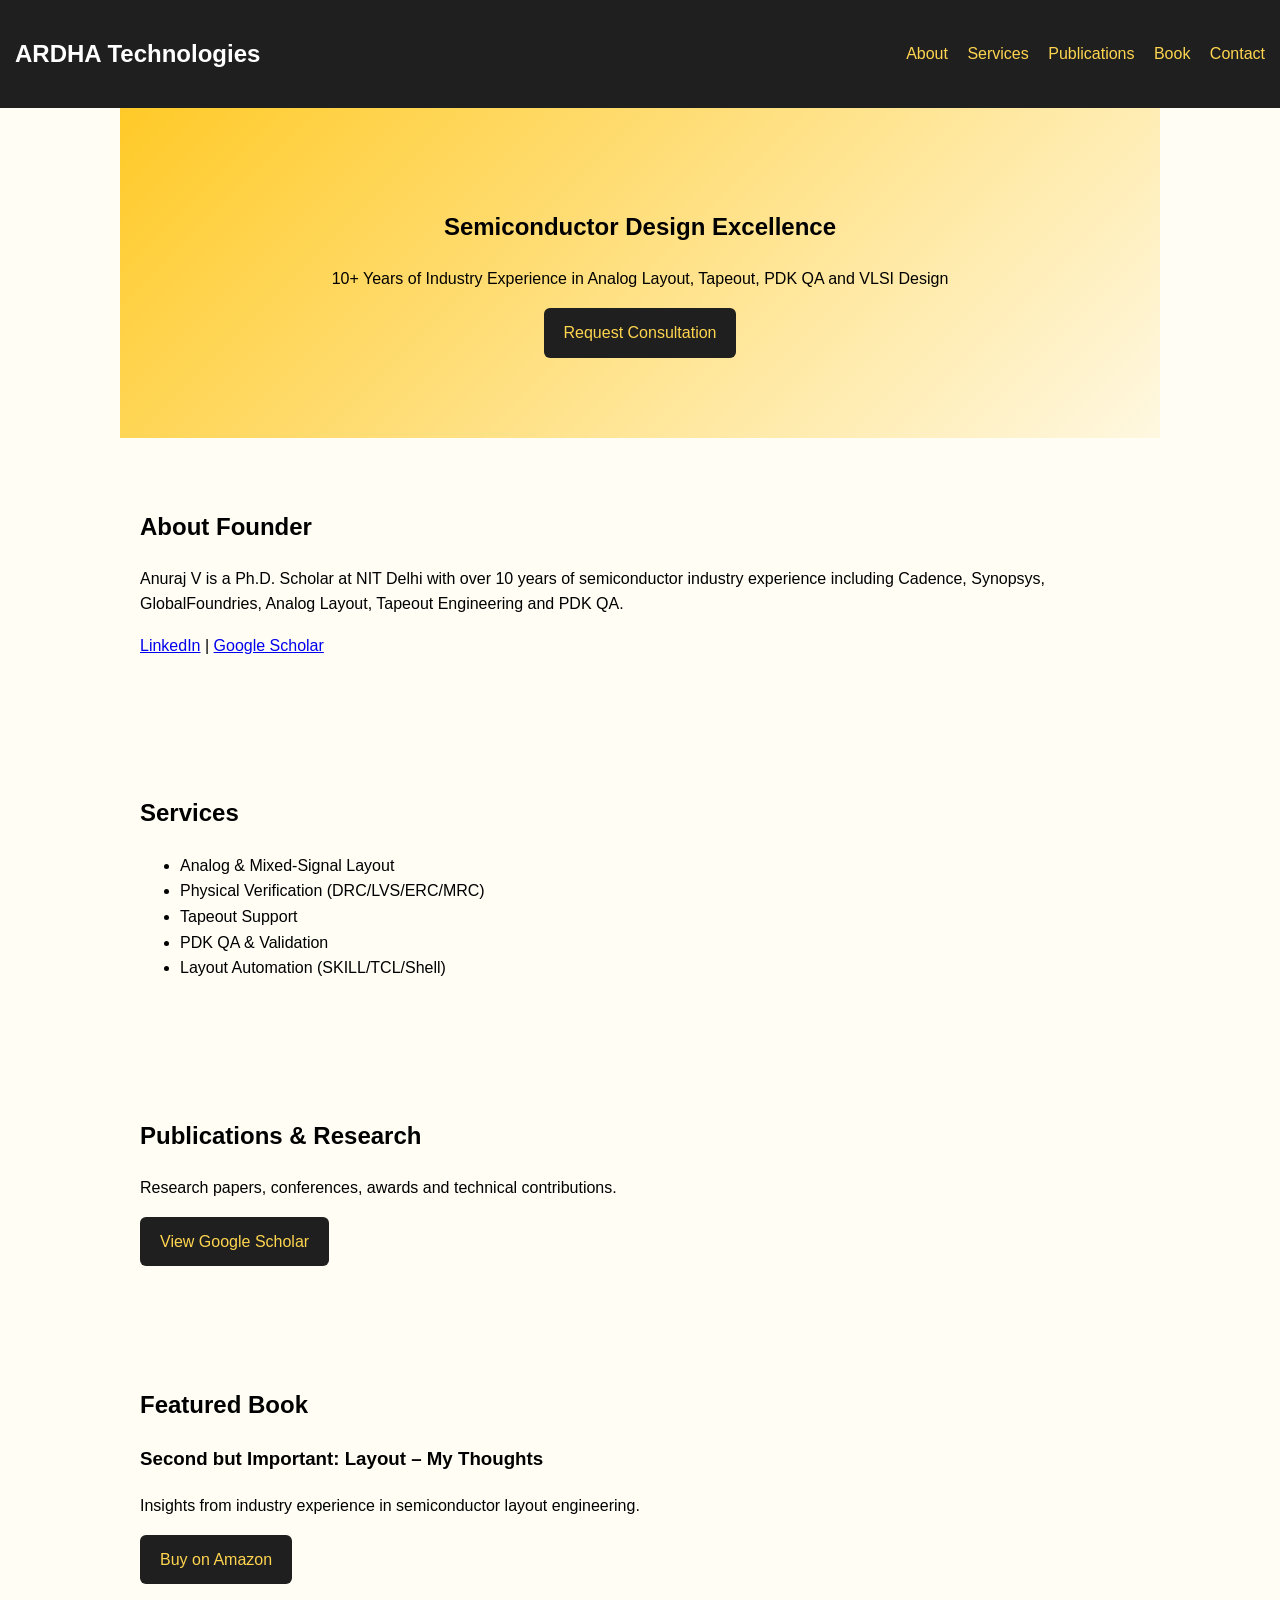
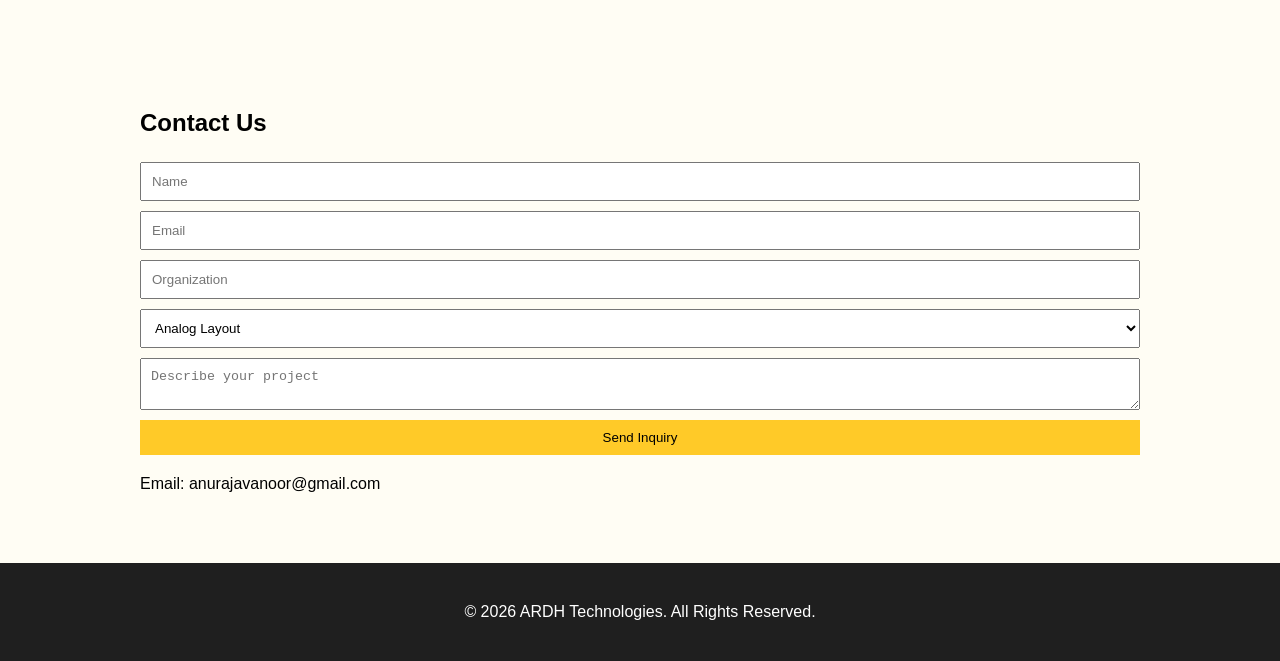
==== index.html @ 910ad1f9 "Update index.html Name change to ARDH to ARDHA" ====
<!DOCTYPE html>
<html lang="en">
<head>
<meta charset="UTF-8">
<meta name="viewport" content="width=device-width, initial-scale=1.0">
<title>ARDHA Technologies</title>
<link rel="stylesheet" href="style.css">
</head>
<body>
<header>
  <nav>
    <h1>ARDHA Technologies</h1>
    <div>
      <a href="#about">About</a>
      <a href="#services">Services</a>
      <a href="#publications">Publications</a>
      <a href="#book">Book</a>
      <a href="#contact">Contact</a>
    </div>
  </nav>
</header>

<section class="hero">
  <h2>Semiconductor Design Excellence</h2>
  <p>10+ Years of Industry Experience in Analog Layout, Tapeout, PDK QA and VLSI Design</p>
  <a class="btn" href="#contact">Request Consultation</a>
</section>

<section id="about">
<h2>About Founder</h2>
<p>Anuraj V is a Ph.D. Scholar at NIT Delhi with over 10 years of semiconductor industry experience including Cadence, Synopsys, GlobalFoundries, Analog Layout, Tapeout Engineering and PDK QA.</p>
<p>
<a href="https://www.linkedin.com/in/anuraj-v-5586097a" target="_blank">LinkedIn</a> |
<a href="https://scholar.google.com/citations?user=Y3kXwbYAAAAJ&hl=en" target="_blank">Google Scholar</a>
</p>
</section>

<section id="services">
<h2>Services</h2>
<ul>
<li>Analog & Mixed-Signal Layout</li>
<li>Physical Verification (DRC/LVS/ERC/MRC)</li>
<li>Tapeout Support</li>
<li>PDK QA & Validation</li>
<li>Layout Automation (SKILL/TCL/Shell)</li>
</ul>
</section>

<section id="publications">
<h2>Publications & Research</h2>
<p>Research papers, conferences, awards and technical contributions.</p>
<a class="btn" href="https://scholar.google.com/citations?user=Y3kXwbYAAAAJ&hl=en" target="_blank">View Google Scholar</a>
</section>

<section id="book">
<h2>Featured Book</h2>
<h3>Second but Important: Layout – My Thoughts</h3>
<p>Insights from industry experience in semiconductor layout engineering.</p>
<a class="btn" href="https://www.amazon.in/Second-but-Important-Layout-Anuraj/dp/B0DTY4XFZQ/" target="_blank">Buy on Amazon</a>
</section>

<section id="contact">
<h2>Contact Us</h2>
<form>
<input type="text" placeholder="Name" required>
<input type="email" placeholder="Email" required>
<input type="text" placeholder="Organization">
<select>
<option>Analog Layout</option>
<option>Tapeout Support</option>
<option>PDK QA</option>
<option>Training</option>
<option>Other</option>
</select>
<textarea placeholder="Describe your project"></textarea>
<button type="submit">Send Inquiry</button>
</form>
<p>Email: anurajavanoor@gmail.com</p>
</section>

<footer>
<p>© 2026 ARDH Technologies. All Rights Reserved.</p>
</footer>
<script src="script.js"></script>
</body>
</html>
---- style.css ----
body{font-family:Arial,sans-serif;margin:0;line-height:1.6;background:#fffdf4}
header{background:#1f1f1f;color:white;padding:15px}
nav{display:flex;justify-content:space-between;align-items:center}
nav a{color:#ffd54f;margin-left:15px;text-decoration:none}
.hero{padding:80px 20px;text-align:center;background:linear-gradient(135deg,#ffca28,#fff8e1)}
.btn{display:inline-block;padding:12px 20px;background:#1f1f1f;color:#ffd54f;text-decoration:none;border-radius:6px}
section{padding:50px 20px;max-width:1000px;margin:auto}
form{display:flex;flex-direction:column;gap:10px}
input,select,textarea,button{padding:10px}
button{background:#ffca28;border:none;cursor:pointer}
footer{text-align:center;background:#1f1f1f;color:white;padding:20px}
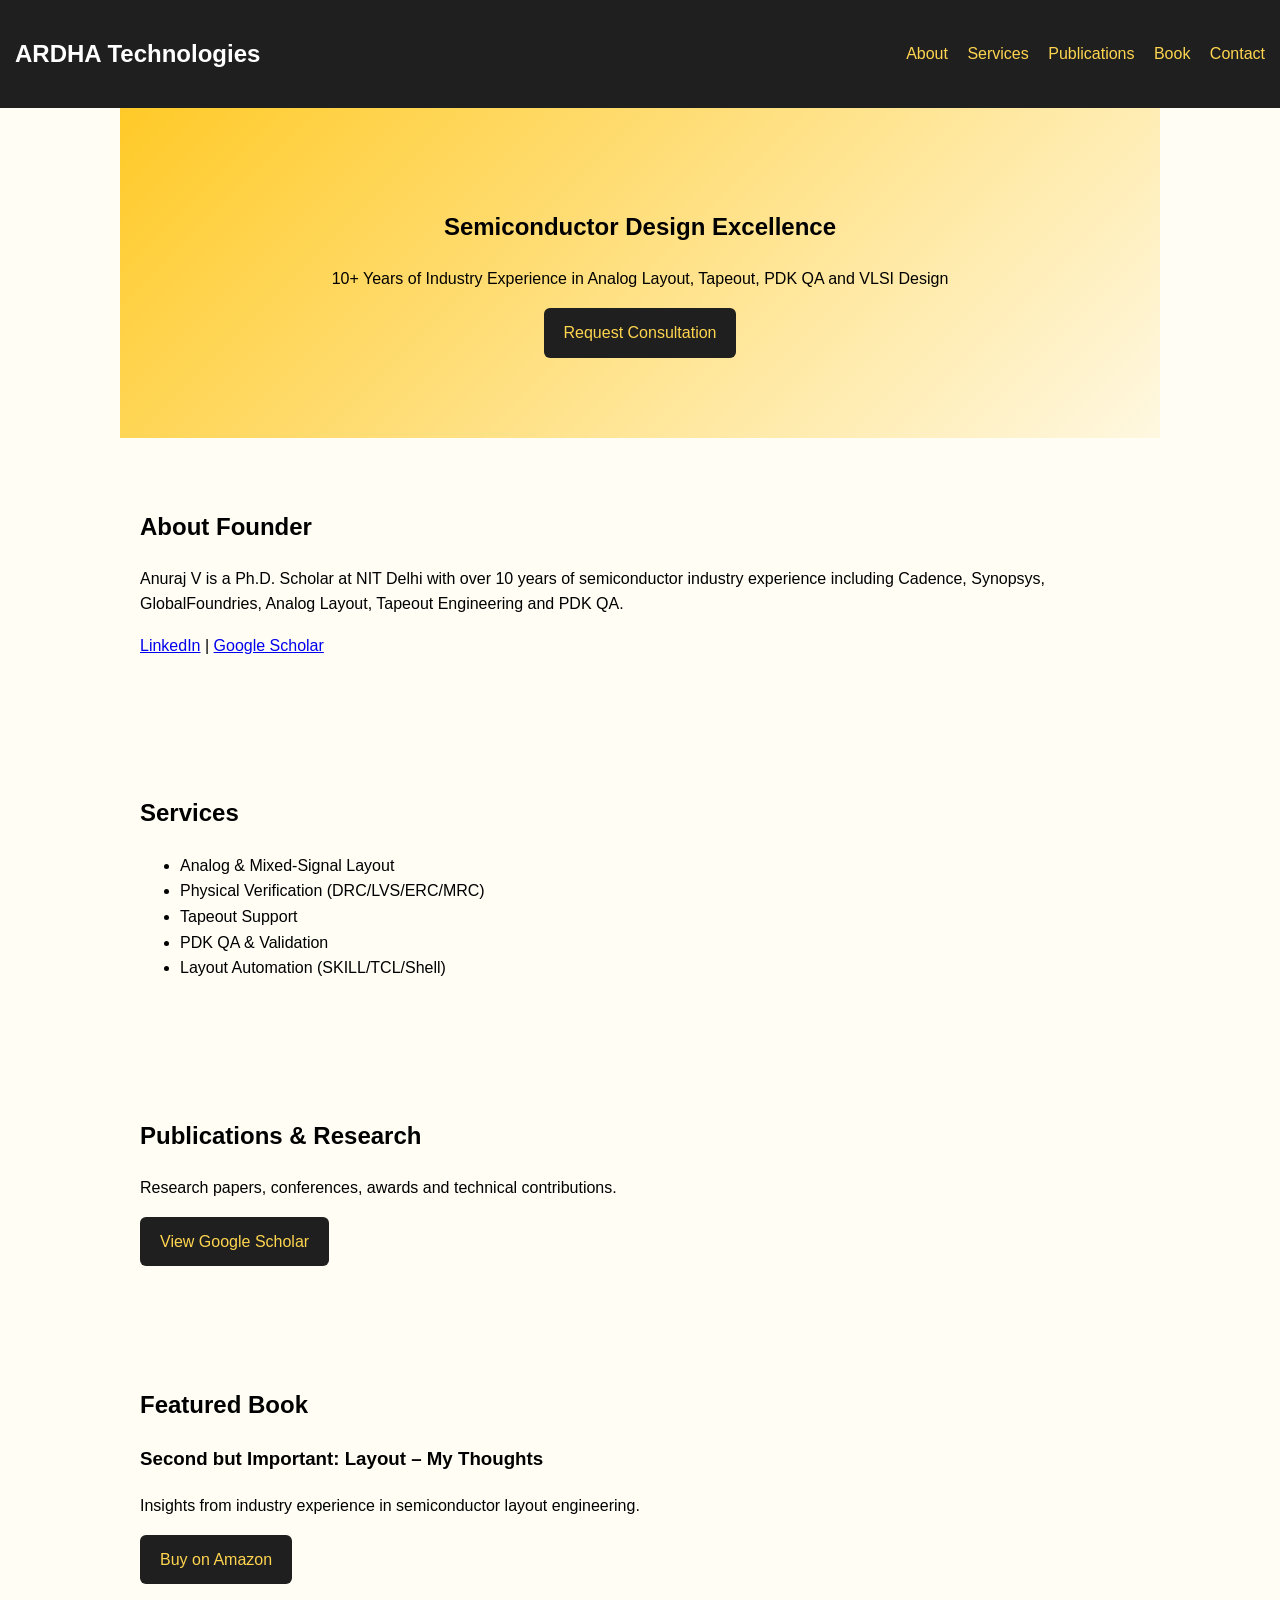
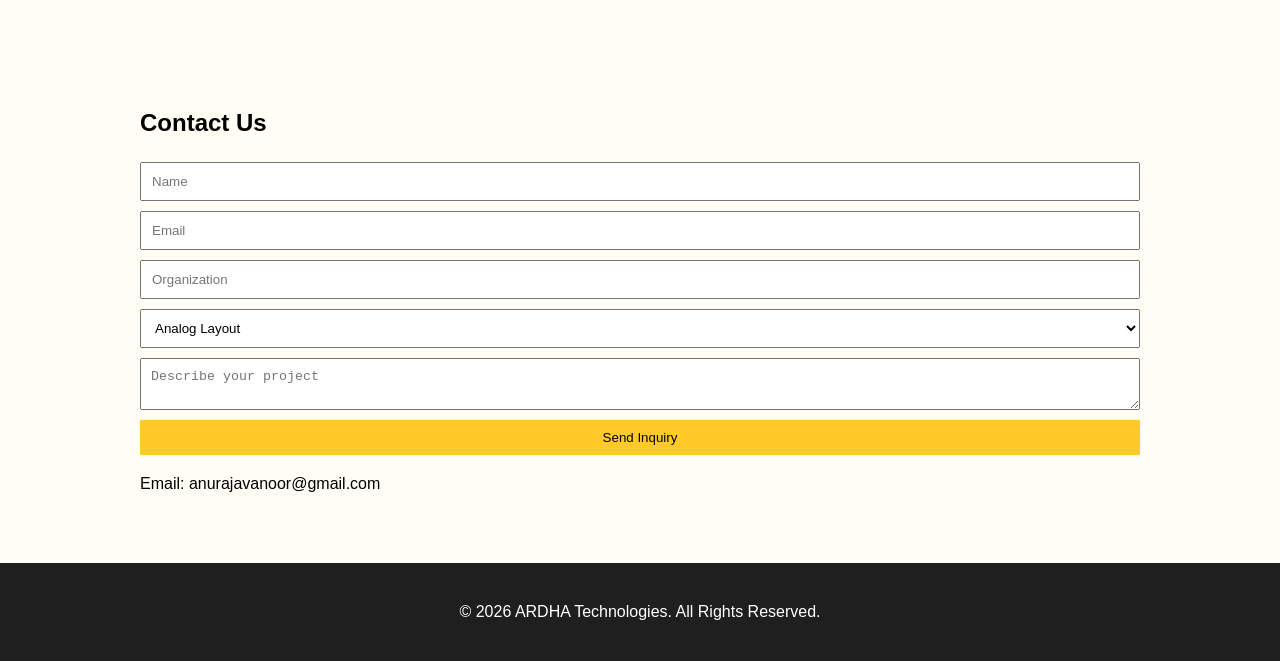
==== commit 4ad527a5: "Update index.html" ====
--- a/index.html
+++ b/index.html
@@ -79,7 +79,7 @@
 </section>
 
 <footer>
-<p>© 2026 ARDH Technologies. All Rights Reserved.</p>
+<p>© 2026 ARDHA Technologies. All Rights Reserved.</p>
 </footer>
 <script src="script.js"></script>
 </body>
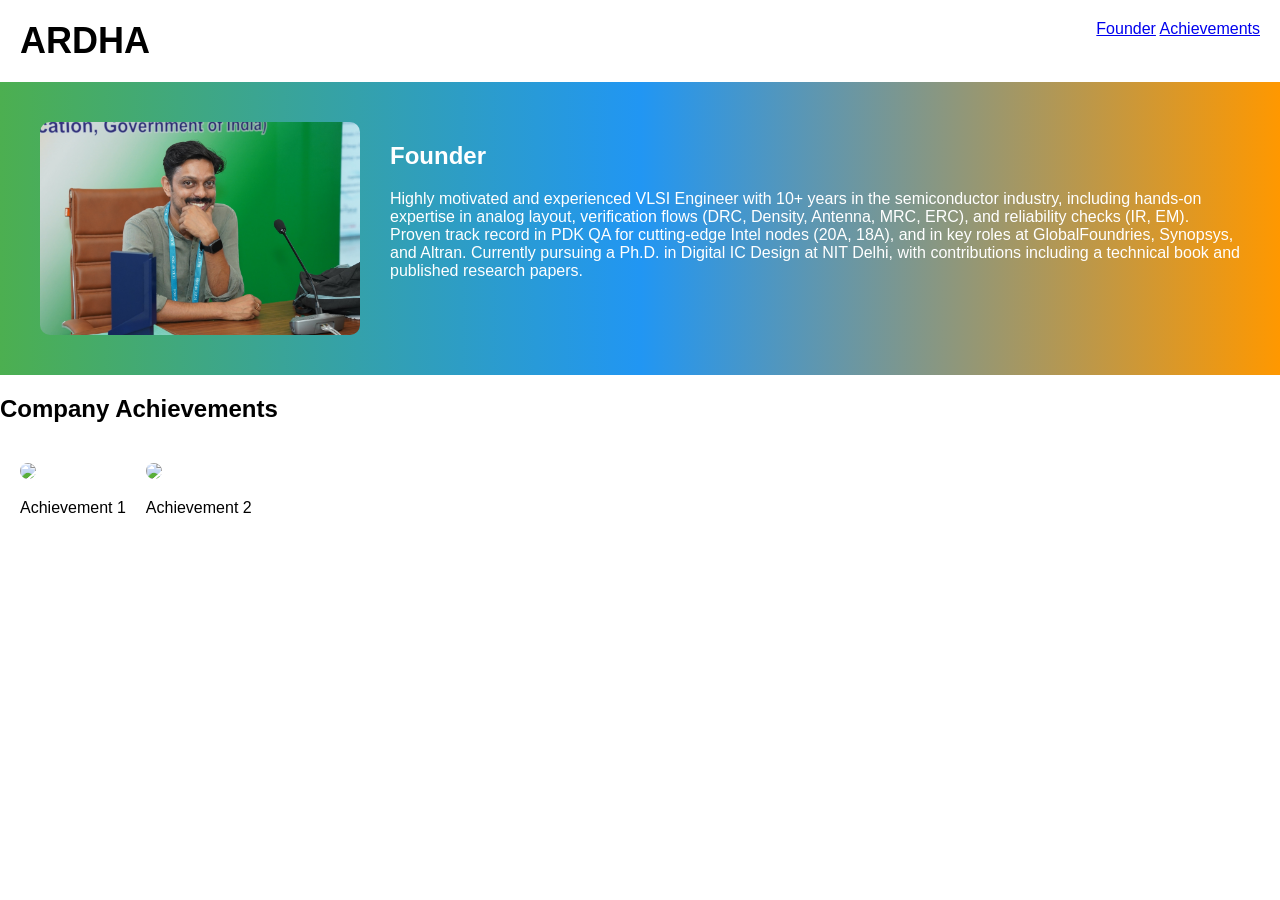
==== commit c79b91f6: "Add files via upload with photos" ====
--- a/index.html
+++ b/index.html
@@ -1,86 +1 @@
-<!DOCTYPE html>
-<html lang="en">
-<head>
-<meta charset="UTF-8">
-<meta name="viewport" content="width=device-width, initial-scale=1.0">
-<title>ARDHA Technologies</title>
-<link rel="stylesheet" href="style.css">
-</head>
-<body>
-<header>
-  <nav>
-    <h1>ARDHA Technologies</h1>
-    <div>
-      <a href="#about">About</a>
-      <a href="#services">Services</a>
-      <a href="#publications">Publications</a>
-      <a href="#book">Book</a>
-      <a href="#contact">Contact</a>
-    </div>
-  </nav>
-</header>
-
-<section class="hero">
-  <h2>Semiconductor Design Excellence</h2>
-  <p>10+ Years of Industry Experience in Analog Layout, Tapeout, PDK QA and VLSI Design</p>
-  <a class="btn" href="#contact">Request Consultation</a>
-</section>
-
-<section id="about">
-<h2>About Founder</h2>
-<p>Anuraj V is a Ph.D. Scholar at NIT Delhi with over 10 years of semiconductor industry experience including Cadence, Synopsys, GlobalFoundries, Analog Layout, Tapeout Engineering and PDK QA.</p>
-<p>
-<a href="https://www.linkedin.com/in/anuraj-v-5586097a" target="_blank">LinkedIn</a> |
-<a href="https://scholar.google.com/citations?user=Y3kXwbYAAAAJ&hl=en" target="_blank">Google Scholar</a>
-</p>
-</section>
-
-<section id="services">
-<h2>Services</h2>
-<ul>
-<li>Analog & Mixed-Signal Layout</li>
-<li>Physical Verification (DRC/LVS/ERC/MRC)</li>
-<li>Tapeout Support</li>
-<li>PDK QA & Validation</li>
-<li>Layout Automation (SKILL/TCL/Shell)</li>
-</ul>
-</section>
-
-<section id="publications">
-<h2>Publications & Research</h2>
-<p>Research papers, conferences, awards and technical contributions.</p>
-<a class="btn" href="https://scholar.google.com/citations?user=Y3kXwbYAAAAJ&hl=en" target="_blank">View Google Scholar</a>
-</section>
-
-<section id="book">
-<h2>Featured Book</h2>
-<h3>Second but Important: Layout – My Thoughts</h3>
-<p>Insights from industry experience in semiconductor layout engineering.</p>
-<a class="btn" href="https://www.amazon.in/Second-but-Important-Layout-Anuraj/dp/B0DTY4XFZQ/" target="_blank">Buy on Amazon</a>
-</section>
-
-<section id="contact">
-<h2>Contact Us</h2>
-<form>
-<input type="text" placeholder="Name" required>
-<input type="email" placeholder="Email" required>
-<input type="text" placeholder="Organization">
-<select>
-<option>Analog Layout</option>
-<option>Tapeout Support</option>
-<option>PDK QA</option>
-<option>Training</option>
-<option>Other</option>
-</select>
-<textarea placeholder="Describe your project"></textarea>
-<button type="submit">Send Inquiry</button>
-</form>
-<p>Email: anurajavanoor@gmail.com</p>
-</section>
-
-<footer>
-<p>© 2026 ARDHA Technologies. All Rights Reserved.</p>
-</footer>
-<script src="script.js"></script>
-</body>
-</html>
+<!DOCTYPE html><html><head><meta charset='utf-8'><meta name='viewport' content='width=device-width,initial-scale=1'><title>ARDHA</title><link rel='stylesheet' href='style.css'></head><body><header><div class='logo'>ARDHA</div><nav><a href='#founder'>Founder</a> <a href='#achievements'>Achievements</a></nav></header><section class='hero' id='founder'><img src='founder.jpg' class='founder'><div><h1>Founder</h1><p>Highly motivated and experienced VLSI Engineer with 10+ years in the semiconductor industry, including hands-on expertise in analog layout, verification flows (DRC, Density, Antenna, MRC, ERC), and reliability checks (IR, EM). Proven track record in PDK QA for cutting-edge Intel nodes (20A, 18A), and in key roles at GlobalFoundries, Synopsys, and Altran. Currently pursuing a Ph.D. in Digital IC Design at NIT Delhi, with contributions including a technical book and published research papers.</p></div></section><section id='achievements'><h2>Company Achievements</h2><div id='gallery'></div></section><script src='script.js'></script></body></html>
--- a/style.css
+++ b/style.css
@@ -1,12 +1 @@
-
-body{font-family:Arial,sans-serif;margin:0;line-height:1.6;background:#fffdf4}
-header{background:#1f1f1f;color:white;padding:15px}
-nav{display:flex;justify-content:space-between;align-items:center}
-nav a{color:#ffd54f;margin-left:15px;text-decoration:none}
-.hero{padding:80px 20px;text-align:center;background:linear-gradient(135deg,#ffca28,#fff8e1)}
-.btn{display:inline-block;padding:12px 20px;background:#1f1f1f;color:#ffd54f;text-decoration:none;border-radius:6px}
-section{padding:50px 20px;max-width:1000px;margin:auto}
-form{display:flex;flex-direction:column;gap:10px}
-input,select,textarea,button{padding:10px}
-button{background:#ffca28;border:none;cursor:pointer}
-footer{text-align:center;background:#1f1f1f;color:white;padding:20px}
+body{font-family:Arial;margin:0}header{background:#fff;padding:20px;display:flex;justify-content:space-between}.logo{font-size:36px;font-weight:bold;color:#000}.hero{padding:40px;display:flex;gap:30px;background:linear-gradient(90deg,#4caf50,#2196f3,#ff9800);color:#fff}.founder{width:320px;border-radius:10px}#gallery{display:flex;gap:20px;flex-wrap:wrap;padding:20px}#gallery img{width:420px;border-radius:8px}
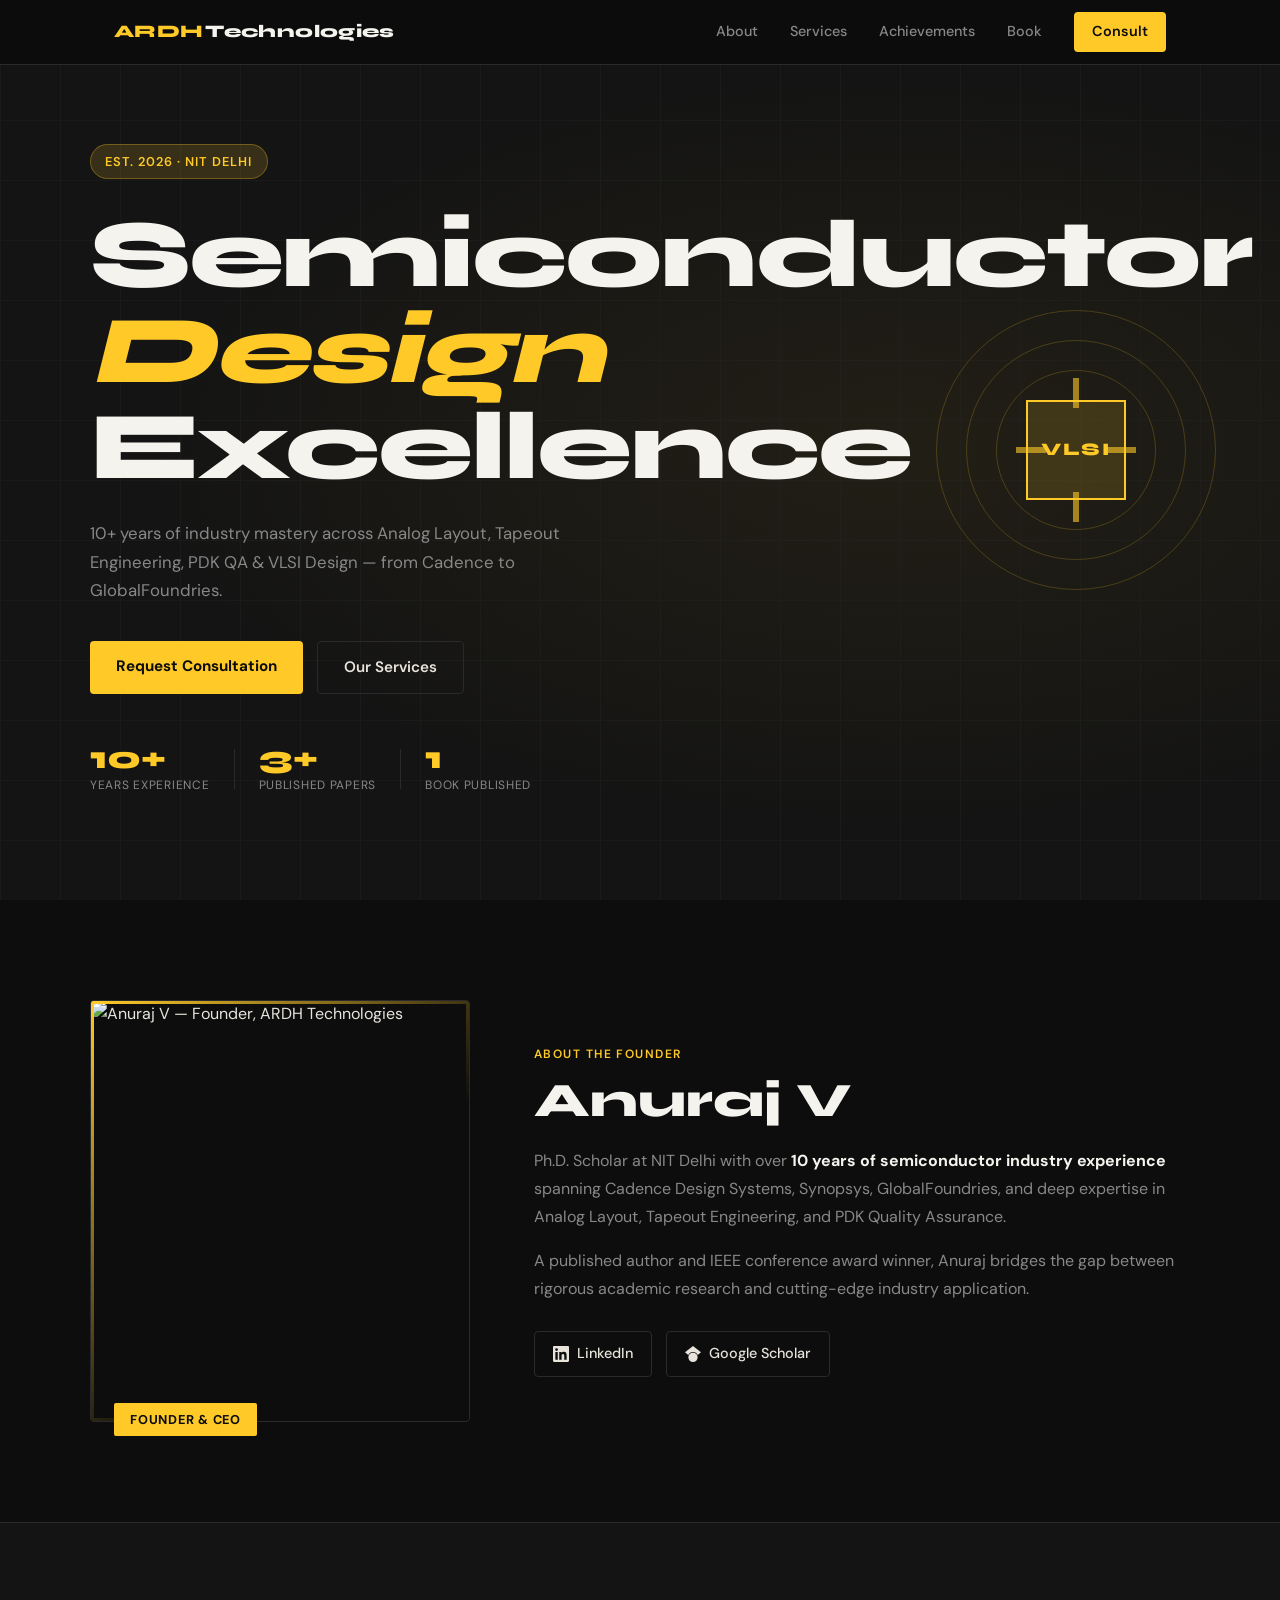
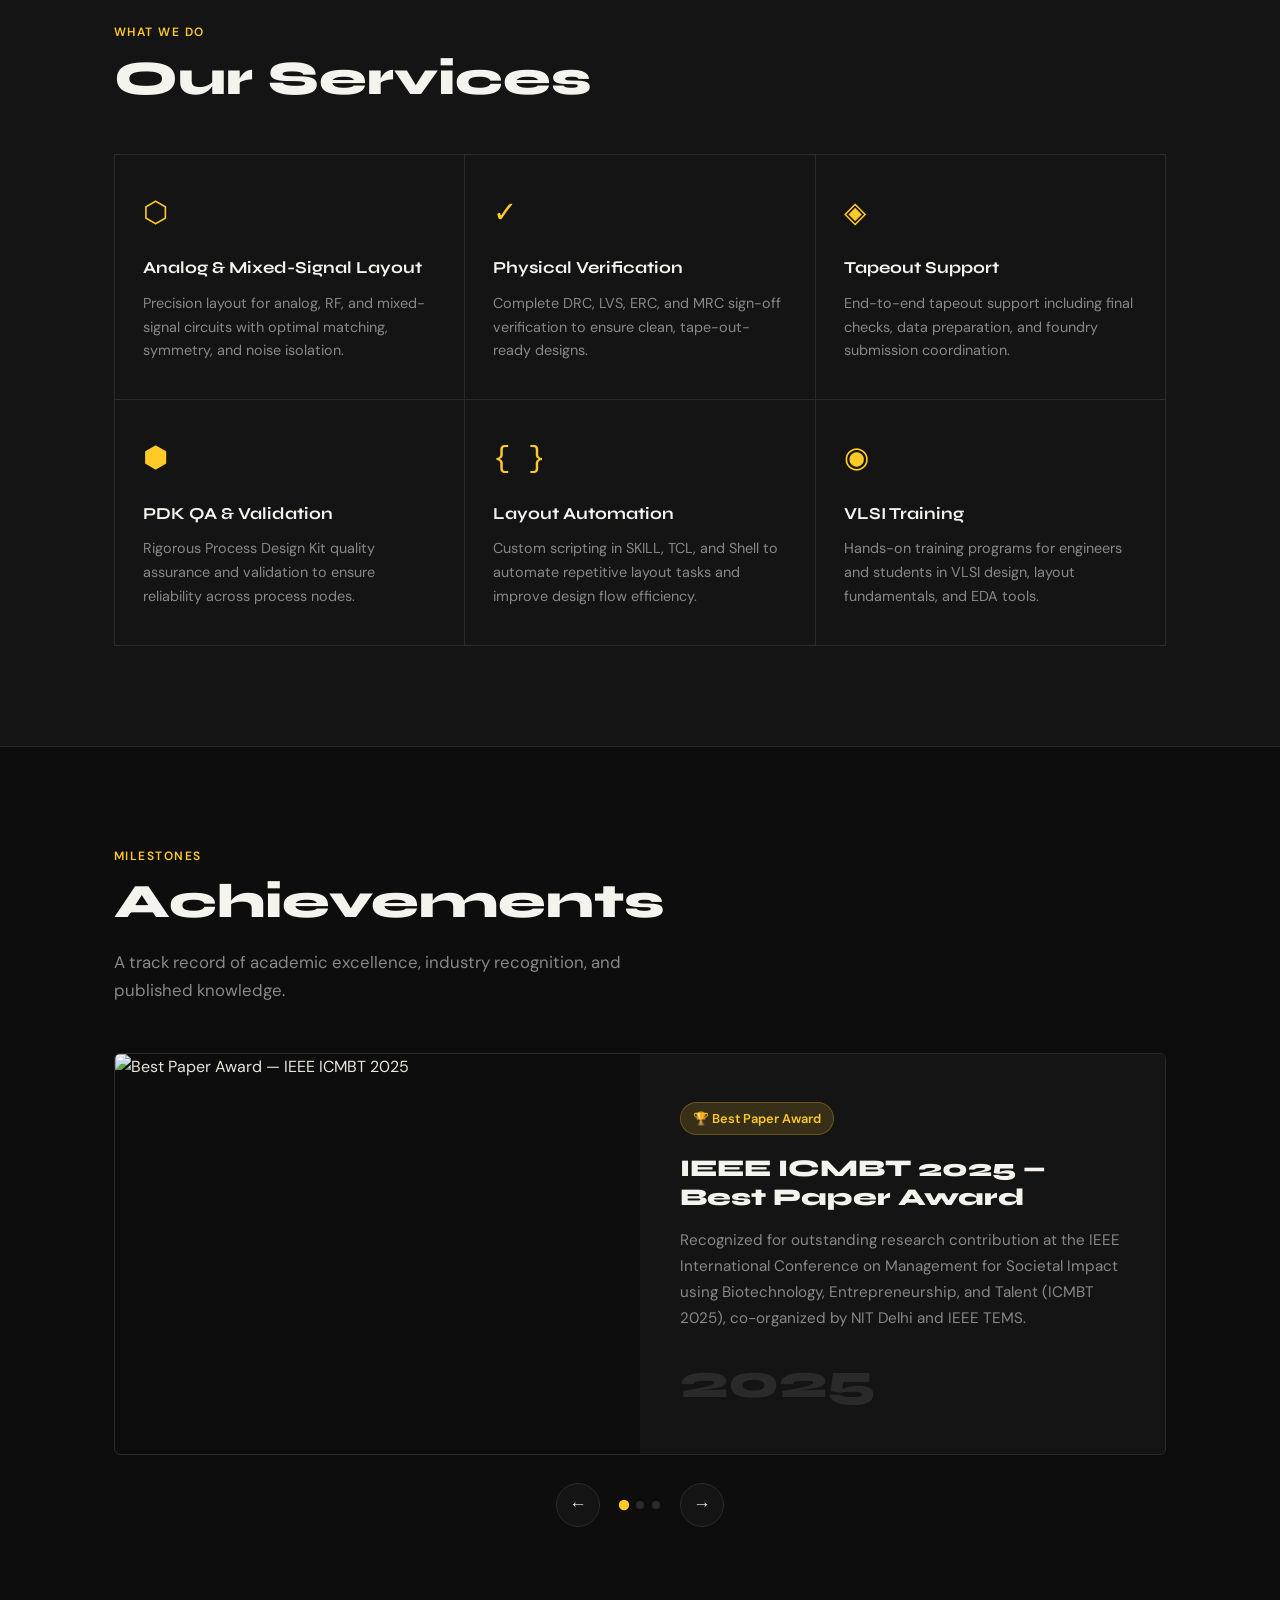
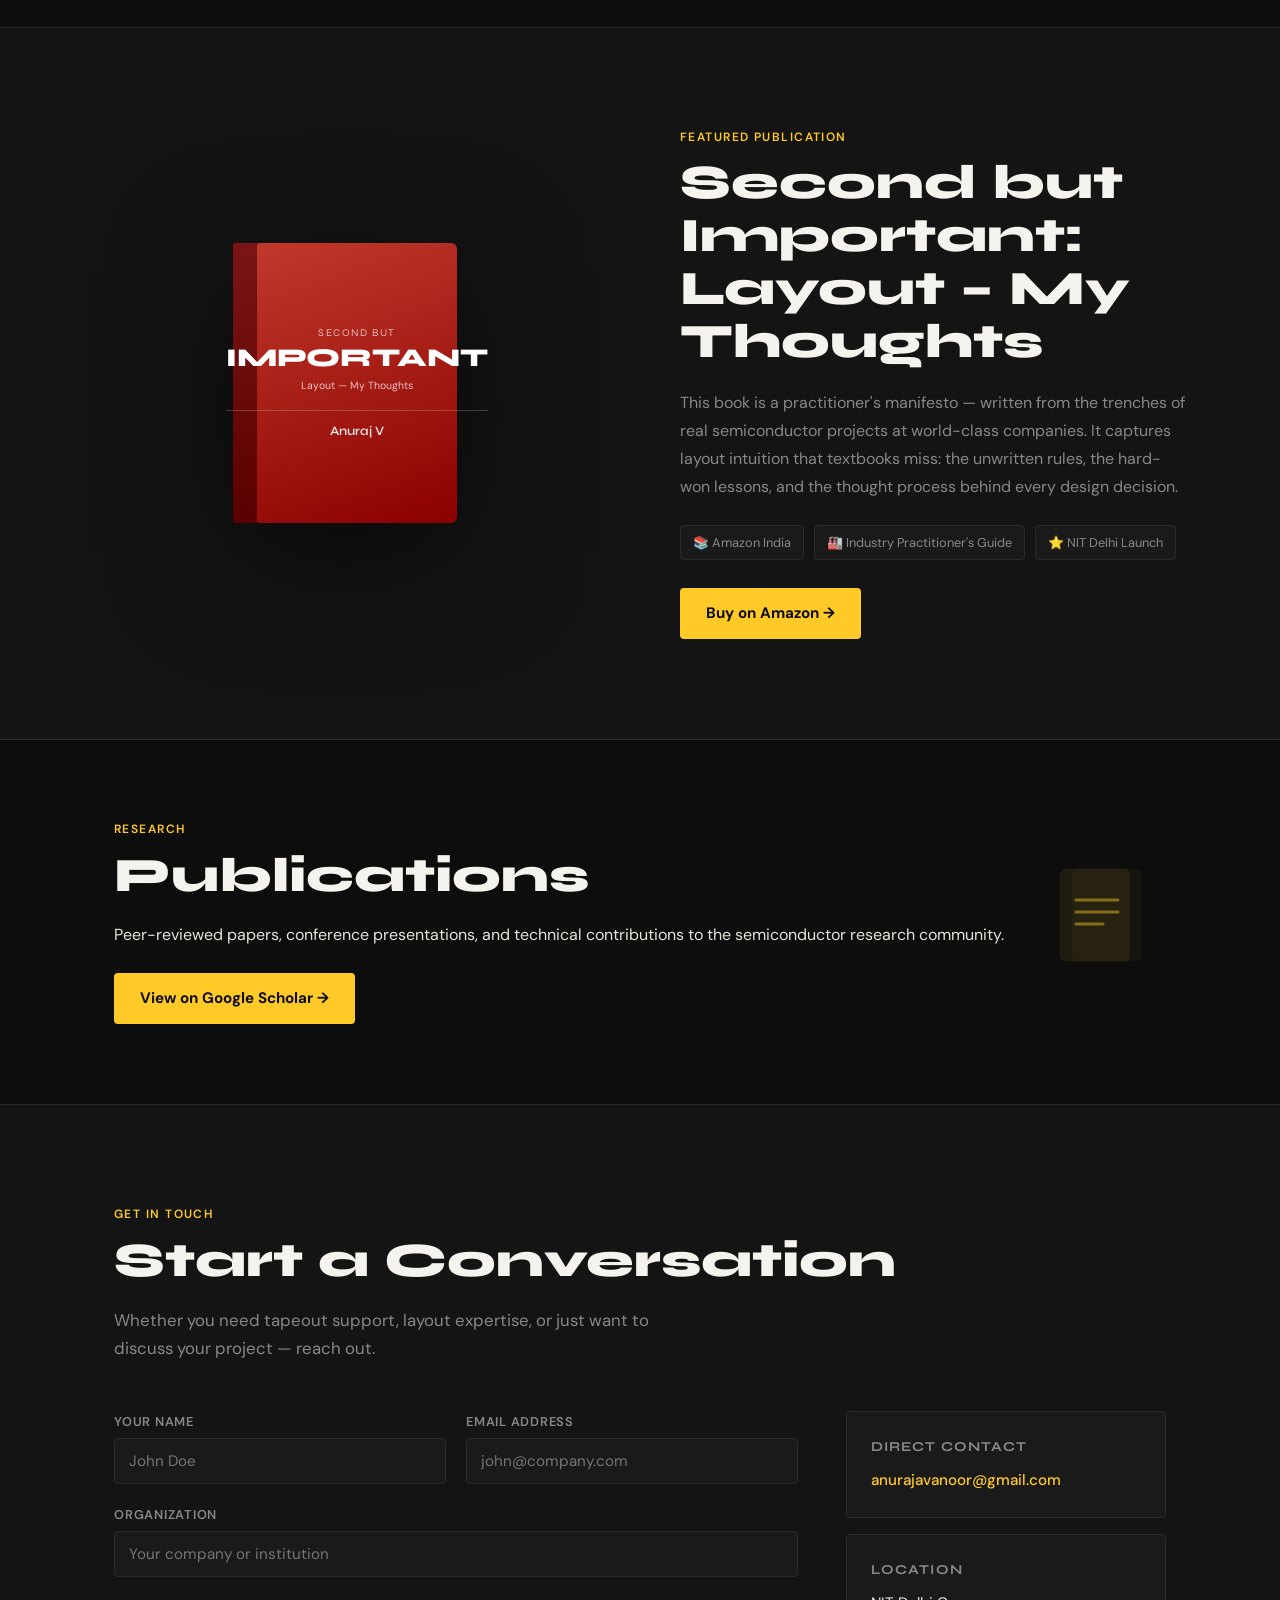
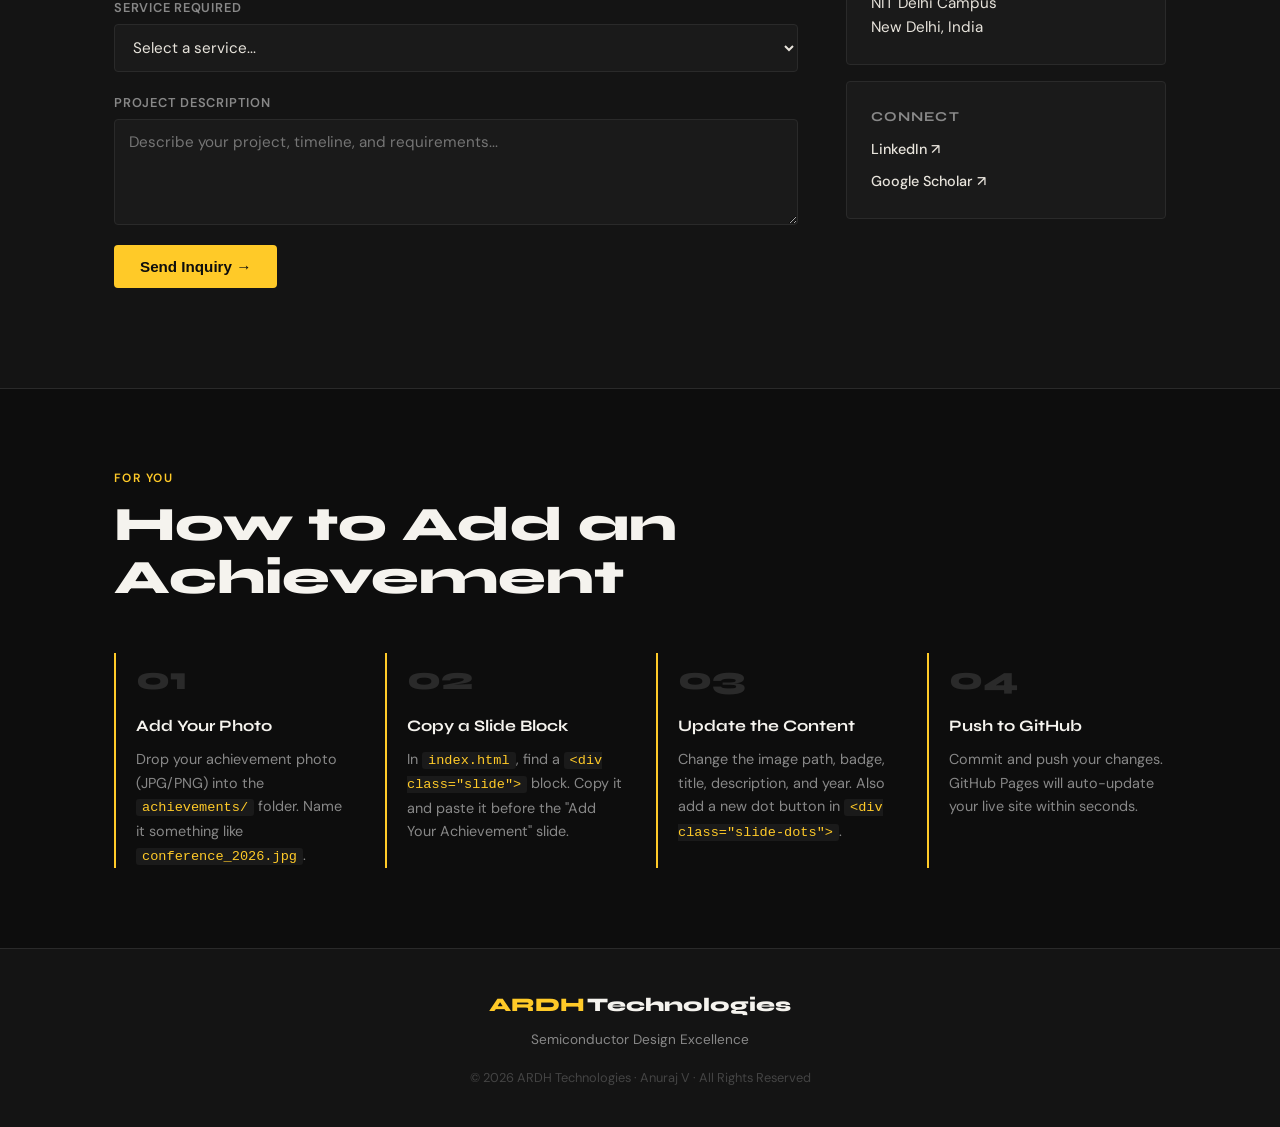
==== commit 32f4e4ff: "New setup from cloud" ====
--- a/index.html
+++ b/index.html
@@ -1 +1,361 @@
-<!DOCTYPE html><html><head><meta charset='utf-8'><meta name='viewport' content='width=device-width,initial-scale=1'><title>ARDHA</title><link rel='stylesheet' href='style.css'></head><body><header><div class='logo'>ARDHA</div><nav><a href='#founder'>Founder</a> <a href='#achievements'>Achievements</a></nav></header><section class='hero' id='founder'><img src='founder.jpg' class='founder'><div><h1>Founder</h1><p>Highly motivated and experienced VLSI Engineer with 10+ years in the semiconductor industry, including hands-on expertise in analog layout, verification flows (DRC, Density, Antenna, MRC, ERC), and reliability checks (IR, EM). Proven track record in PDK QA for cutting-edge Intel nodes (20A, 18A), and in key roles at GlobalFoundries, Synopsys, and Altran. Currently pursuing a Ph.D. in Digital IC Design at NIT Delhi, with contributions including a technical book and published research papers.</p></div></section><section id='achievements'><h2>Company Achievements</h2><div id='gallery'></div></section><script src='script.js'></script></body></html>+<!DOCTYPE html>
+<html lang="en">
+<head>
+<meta charset="UTF-8">
+<meta name="viewport" content="width=device-width, initial-scale=1.0">
+<title>ARDH Technologies — Semiconductor Design Excellence</title>
+<link rel="preconnect" href="https://fonts.googleapis.com">
+<link rel="preconnect" href="https://fonts.gstatic.com" crossorigin>
+<link href="https://fonts.googleapis.com/css2?family=Syne:wght@400;600;700;800&family=DM+Sans:ital,wght@0,300;0,400;0,500;1,300&display=swap" rel="stylesheet">
+<link rel="stylesheet" href="style.css">
+</head>
+<body>
+
+<!-- Navigation -->
+<header id="header">
+  <nav class="nav-container">
+    <div class="nav-logo">
+      <span class="logo-ardh">ARDH</span><span class="logo-tech">Technologies</span>
+    </div>
+    <button class="nav-toggle" id="navToggle" aria-label="Menu">&#9776;</button>
+    <div class="nav-links" id="navLinks">
+      <a href="#about">About</a>
+      <a href="#services">Services</a>
+      <a href="#achievements">Achievements</a>
+      <a href="#book">Book</a>
+      <a href="#contact" class="nav-cta">Consult</a>
+    </div>
+  </nav>
+</header>
+
+<!-- Hero -->
+<section class="hero">
+  <div class="hero-bg-pattern"></div>
+  <div class="hero-content">
+    <div class="hero-badge">Est. 2026 · NIT Delhi</div>
+    <h1 class="hero-title">
+      Semiconductor<br><em>Design</em><br>Excellence
+    </h1>
+    <p class="hero-subtitle">10+ years of industry mastery across Analog Layout, Tapeout Engineering, PDK QA &amp; VLSI Design — from Cadence to GlobalFoundries.</p>
+    <div class="hero-actions">
+      <a class="btn-primary" href="#contact">Request Consultation</a>
+      <a class="btn-ghost" href="#services">Our Services</a>
+    </div>
+    <div class="hero-stats">
+      <div class="stat"><span class="stat-num">10+</span><span class="stat-label">Years Experience</span></div>
+      <div class="stat-divider"></div>
+      <div class="stat"><span class="stat-num">3+</span><span class="stat-label">Published Papers</span></div>
+      <div class="stat-divider"></div>
+      <div class="stat"><span class="stat-num">1</span><span class="stat-label">Book Published</span></div>
+    </div>
+  </div>
+  <div class="hero-visual">
+    <div class="chip-diagram">
+      <div class="chip-core">
+        <div class="chip-label">VLSI</div>
+      </div>
+      <div class="chip-pin pin-top"></div>
+      <div class="chip-pin pin-right"></div>
+      <div class="chip-pin pin-bottom"></div>
+      <div class="chip-pin pin-left"></div>
+      <div class="chip-ring ring-1"></div>
+      <div class="chip-ring ring-2"></div>
+      <div class="chip-ring ring-3"></div>
+    </div>
+  </div>
+</section>
+
+<!-- About / Founder -->
+<section id="about" class="section-about">
+  <div class="about-container">
+    <div class="founder-photo-wrap">
+      <div class="founder-photo-frame">
+        <img src="images/founder.jpg" alt="Anuraj V — Founder, ARDH Technologies" class="founder-photo">
+      </div>
+      <div class="founder-tag">Founder &amp; CEO</div>
+    </div>
+    <div class="founder-info">
+      <p class="section-eyebrow">About the Founder</p>
+      <h2 class="section-title">Anuraj V</h2>
+      <p class="founder-bio">Ph.D. Scholar at NIT Delhi with over <strong>10 years of semiconductor industry experience</strong> spanning Cadence Design Systems, Synopsys, GlobalFoundries, and deep expertise in Analog Layout, Tapeout Engineering, and PDK Quality Assurance.</p>
+      <p class="founder-bio">A published author and IEEE conference award winner, Anuraj bridges the gap between rigorous academic research and cutting-edge industry application.</p>
+      <div class="founder-links">
+        <a href="https://www.linkedin.com/in/anuraj-v-5586097a" target="_blank" class="social-link linkedin">
+          <svg viewBox="0 0 24 24" fill="currentColor"><path d="M20.447 20.452h-3.554v-5.569c0-1.328-.027-3.037-1.852-3.037-1.853 0-2.136 1.445-2.136 2.939v5.667H9.351V9h3.414v1.561h.046c.477-.9 1.637-1.85 3.37-1.85 3.601 0 4.267 2.37 4.267 5.455v6.286zM5.337 7.433a2.062 2.062 0 01-2.063-2.065 2.064 2.064 0 112.063 2.065zm1.782 13.019H3.555V9h3.564v11.452zM22.225 0H1.771C.792 0 0 .774 0 1.729v20.542C0 23.227.792 24 1.771 24h20.451C23.2 24 24 23.227 24 22.271V1.729C24 .774 23.2 0 22.222 0h.003z"/></svg>
+          LinkedIn
+        </a>
+        <a href="https://scholar.google.com/citations?user=Y3kXwbYAAAAJ&hl=en" target="_blank" class="social-link scholar">
+          <svg viewBox="0 0 24 24" fill="currentColor"><path d="M12 24a7 7 0 110-14 7 7 0 010 14zm0-24L0 9.5l4.838 3.94A8 8 0 0112 9a8 8 0 017.162 4.44L24 9.5z"/></svg>
+          Google Scholar
+        </a>
+      </div>
+    </div>
+  </div>
+</section>
+
+<!-- Services -->
+<section id="services" class="section-services">
+  <div class="section-container">
+    <p class="section-eyebrow">What We Do</p>
+    <h2 class="section-title">Our Services</h2>
+    <div class="services-grid">
+      <div class="service-card">
+        <div class="service-icon">⬡</div>
+        <h3>Analog &amp; Mixed-Signal Layout</h3>
+        <p>Precision layout for analog, RF, and mixed-signal circuits with optimal matching, symmetry, and noise isolation.</p>
+      </div>
+      <div class="service-card">
+        <div class="service-icon">✓</div>
+        <h3>Physical Verification</h3>
+        <p>Complete DRC, LVS, ERC, and MRC sign-off verification to ensure clean, tape-out-ready designs.</p>
+      </div>
+      <div class="service-card">
+        <div class="service-icon">◈</div>
+        <h3>Tapeout Support</h3>
+        <p>End-to-end tapeout support including final checks, data preparation, and foundry submission coordination.</p>
+      </div>
+      <div class="service-card">
+        <div class="service-icon">⬢</div>
+        <h3>PDK QA &amp; Validation</h3>
+        <p>Rigorous Process Design Kit quality assurance and validation to ensure reliability across process nodes.</p>
+      </div>
+      <div class="service-card">
+        <div class="service-icon">{ }</div>
+        <h3>Layout Automation</h3>
+        <p>Custom scripting in SKILL, TCL, and Shell to automate repetitive layout tasks and improve design flow efficiency.</p>
+      </div>
+      <div class="service-card">
+        <div class="service-icon">◉</div>
+        <h3>VLSI Training</h3>
+        <p>Hands-on training programs for engineers and students in VLSI design, layout fundamentals, and EDA tools.</p>
+      </div>
+    </div>
+  </div>
+</section>
+
+<!-- Achievements Slideshow -->
+<section id="achievements" class="section-achievements">
+  <div class="section-container">
+    <p class="section-eyebrow">Milestones</p>
+    <h2 class="section-title">Achievements</h2>
+    <p class="section-desc">A track record of academic excellence, industry recognition, and published knowledge.</p>
+
+    <div class="slideshow-wrap">
+      <div class="slideshow" id="slideshow">
+
+        <!-- Slide 1: Best Paper Award -->
+        <div class="slide active" data-index="0">
+          <div class="slide-inner">
+            <div class="slide-img-wrap">
+              <img src="achievements/award.jpg" alt="Best Paper Award — IEEE ICMBT 2025" class="slide-img">
+            </div>
+            <div class="slide-content">
+              <span class="slide-badge">🏆 Best Paper Award</span>
+              <h3 class="slide-title">IEEE ICMBT 2025 — Best Paper Award</h3>
+              <p class="slide-desc">Recognized for outstanding research contribution at the IEEE International Conference on Management for Societal Impact using Biotechnology, Entrepreneurship, and Talent (ICMBT 2025), co-organized by NIT Delhi and IEEE TEMS.</p>
+              <span class="slide-year">2025</span>
+            </div>
+          </div>
+        </div>
+
+        <!-- Slide 2: Book Release -->
+        <div class="slide" data-index="1">
+          <div class="slide-inner">
+            <div class="slide-img-wrap">
+              <img src="achievements/book_release.jpg" alt="Book Release at NIT Delhi" class="slide-img">
+            </div>
+            <div class="slide-content">
+              <span class="slide-badge">📖 Book Launch</span>
+              <h3 class="slide-title">Book Released at NIT Delhi</h3>
+              <p class="slide-desc">"Second but Important: Layout – My Thoughts" officially launched at the National Institute of Technology Delhi. The book distills 10+ years of semiconductor layout expertise into an accessible guide for engineers and students.</p>
+              <span class="slide-year">2025</span>
+            </div>
+          </div>
+        </div>
+
+        <!-- Placeholder Slide: Add More -->
+        <div class="slide slide-add" data-index="2">
+          <div class="slide-inner slide-add-inner">
+            <div class="slide-add-icon">+</div>
+            <h3>Add Your Achievement</h3>
+            <p>Drop your photo into the <code>achievements/</code> folder and add a new slide in <code>index.html</code>.</p>
+            <a href="#how-to-add" class="btn-primary" style="margin-top:1rem;">See How →</a>
+          </div>
+        </div>
+
+      </div><!-- /.slideshow -->
+
+      <!-- Controls -->
+      <div class="slideshow-controls">
+        <button class="slide-btn prev" id="prevBtn" aria-label="Previous">&#8592;</button>
+        <div class="slide-dots" id="slideDots">
+          <button class="dot active" data-slide="0"></button>
+          <button class="dot" data-slide="1"></button>
+          <button class="dot" data-slide="2"></button>
+        </div>
+        <button class="slide-btn next" id="nextBtn" aria-label="Next">&#8594;</button>
+      </div>
+    </div><!-- /.slideshow-wrap -->
+  </div>
+</section>
+
+<!-- Book -->
+<section id="book" class="section-book">
+  <div class="book-container">
+    <div class="book-visual">
+      <div class="book-3d">
+        <div class="book-cover">
+          <div class="book-cover-inner">
+            <p class="book-subtitle-top">SECOND BUT</p>
+            <p class="book-title-big">IMPORTANT</p>
+            <p class="book-cover-sub">Layout — My Thoughts</p>
+            <p class="book-author">Anuraj V</p>
+          </div>
+        </div>
+        <div class="book-spine"></div>
+      </div>
+    </div>
+    <div class="book-info">
+      <p class="section-eyebrow">Featured Publication</p>
+      <h2 class="section-title">Second but Important:<br>Layout – My Thoughts</h2>
+      <p class="book-desc">This book is a practitioner's manifesto — written from the trenches of real semiconductor projects at world-class companies. It captures layout intuition that textbooks miss: the unwritten rules, the hard-won lessons, and the thought process behind every design decision.</p>
+      <div class="book-meta">
+        <span>📚 Amazon India</span>
+        <span>🏭 Industry Practitioner's Guide</span>
+        <span>⭐ NIT Delhi Launch</span>
+      </div>
+      <a class="btn-primary" href="https://www.amazon.in/Second-but-Important-Layout-Anuraj/dp/B0DTY4XFZQ/" target="_blank">Buy on Amazon →</a>
+    </div>
+  </div>
+</section>
+
+<!-- Publications -->
+<section id="publications" class="section-publications">
+  <div class="section-container pub-inner">
+    <div>
+      <p class="section-eyebrow">Research</p>
+      <h2 class="section-title">Publications</h2>
+      <p>Peer-reviewed papers, conference presentations, and technical contributions to the semiconductor research community.</p>
+      <a class="btn-primary" href="https://scholar.google.com/citations?user=Y3kXwbYAAAAJ&hl=en" target="_blank" style="margin-top:1.5rem;display:inline-block;">View on Google Scholar →</a>
+    </div>
+    <div class="pub-icon-wrap">
+      <div class="pub-icon">
+        <svg viewBox="0 0 80 80" fill="none" xmlns="http://www.w3.org/2000/svg">
+          <rect x="10" y="8" width="45" height="60" rx="3" fill="#ffca28" opacity="0.15" stroke="#ffca28" stroke-width="2"/>
+          <rect x="18" y="8" width="45" height="60" rx="3" fill="#ffca28" opacity="0.08" stroke="#ffca28" stroke-width="1.5"/>
+          <line x1="20" y1="28" x2="48" y2="28" stroke="#ffca28" stroke-width="2" stroke-linecap="round"/>
+          <line x1="20" y1="36" x2="48" y2="36" stroke="#ffca28" stroke-width="2" stroke-linecap="round"/>
+          <line x1="20" y1="44" x2="38" y2="44" stroke="#ffca28" stroke-width="2" stroke-linecap="round"/>
+        </svg>
+      </div>
+    </div>
+  </div>
+</section>
+
+<!-- Contact -->
+<section id="contact" class="section-contact">
+  <div class="section-container">
+    <p class="section-eyebrow">Get In Touch</p>
+    <h2 class="section-title">Start a Conversation</h2>
+    <p class="section-desc">Whether you need tapeout support, layout expertise, or just want to discuss your project — reach out.</p>
+
+    <div class="contact-grid">
+      <form class="contact-form" id="contactForm">
+        <div class="form-row">
+          <div class="form-group">
+            <label>Your Name</label>
+            <input type="text" placeholder="John Doe" required>
+          </div>
+          <div class="form-group">
+            <label>Email Address</label>
+            <input type="email" placeholder="john@company.com" required>
+          </div>
+        </div>
+        <div class="form-group">
+          <label>Organization</label>
+          <input type="text" placeholder="Your company or institution">
+        </div>
+        <div class="form-group">
+          <label>Service Required</label>
+          <select>
+            <option value="">Select a service...</option>
+            <option>Analog Layout</option>
+            <option>Tapeout Support</option>
+            <option>PDK QA</option>
+            <option>Physical Verification</option>
+            <option>Layout Automation</option>
+            <option>Training</option>
+            <option>Other</option>
+          </select>
+        </div>
+        <div class="form-group">
+          <label>Project Description</label>
+          <textarea placeholder="Describe your project, timeline, and requirements..." rows="4"></textarea>
+        </div>
+        <button type="submit" class="btn-primary btn-submit">Send Inquiry →</button>
+      </form>
+
+      <div class="contact-info">
+        <div class="contact-card">
+          <h3>Direct Contact</h3>
+          <p><a href="mailto:anurajavanoor@gmail.com">anurajavanoor@gmail.com</a></p>
+        </div>
+        <div class="contact-card">
+          <h3>Location</h3>
+          <p>NIT Delhi Campus<br>New Delhi, India</p>
+        </div>
+        <div class="contact-card">
+          <h3>Connect</h3>
+          <div class="contact-socials">
+            <a href="https://www.linkedin.com/in/anuraj-v-5586097a" target="_blank">LinkedIn ↗</a>
+            <a href="https://scholar.google.com/citations?user=Y3kXwbYAAAAJ&hl=en" target="_blank">Google Scholar ↗</a>
+          </div>
+        </div>
+      </div>
+    </div>
+  </div>
+</section>
+
+<!-- How to Add Achievement -->
+<section id="how-to-add" class="section-howto">
+  <div class="section-container">
+    <p class="section-eyebrow">For You</p>
+    <h2 class="section-title">How to Add an Achievement</h2>
+    <div class="howto-steps">
+      <div class="howto-step">
+        <span class="step-num">01</span>
+        <h4>Add Your Photo</h4>
+        <p>Drop your achievement photo (JPG/PNG) into the <code>achievements/</code> folder. Name it something like <code>conference_2026.jpg</code>.</p>
+      </div>
+      <div class="howto-step">
+        <span class="step-num">02</span>
+        <h4>Copy a Slide Block</h4>
+        <p>In <code>index.html</code>, find a <code>&lt;div class="slide"&gt;</code> block. Copy it and paste it before the "Add Your Achievement" slide.</p>
+      </div>
+      <div class="howto-step">
+        <span class="step-num">03</span>
+        <h4>Update the Content</h4>
+        <p>Change the image path, badge, title, description, and year. Also add a new dot button in <code>&lt;div class="slide-dots"&gt;</code>.</p>
+      </div>
+      <div class="howto-step">
+        <span class="step-num">04</span>
+        <h4>Push to GitHub</h4>
+        <p>Commit and push your changes. GitHub Pages will auto-update your live site within seconds.</p>
+      </div>
+    </div>
+  </div>
+</section>
+
+<footer>
+  <div class="footer-inner">
+    <div class="footer-logo">
+      <span class="logo-ardh">ARDH</span><span class="logo-tech">Technologies</span>
+    </div>
+    <p class="footer-tagline">Semiconductor Design Excellence</p>
+    <p class="footer-copy">© 2026 ARDH Technologies · Anuraj V · All Rights Reserved</p>
+  </div>
+</footer>
+
+<script src="script.js"></script>
+</body>
+</html>
--- a/style.css
+++ b/style.css
@@ -1 +1,624 @@
-body{font-family:Arial;margin:0}header{background:#fff;padding:20px;display:flex;justify-content:space-between}.logo{font-size:36px;font-weight:bold;color:#000}.hero{padding:40px;display:flex;gap:30px;background:linear-gradient(90deg,#4caf50,#2196f3,#ff9800);color:#fff}.founder{width:320px;border-radius:10px}#gallery{display:flex;gap:20px;flex-wrap:wrap;padding:20px}#gallery img{width:420px;border-radius:8px}+/* =============================================
+   ARDH Technologies — style.css
+   Dark industrial + warm gold palette
+   Font: Syne (display) + DM Sans (body)
+   ============================================= */
+
+:root {
+  --black: #0d0d0d;
+  --dark: #141414;
+  --card: #1a1a1a;
+  --border: #2a2a2a;
+  --gold: #ffca28;
+  --gold-light: #ffe083;
+  --gold-dim: rgba(255, 202, 40, 0.15);
+  --white: #f5f3ee;
+  --muted: #888;
+  --text: #e8e4dc;
+}
+
+*, *::before, *::after { box-sizing: border-box; margin: 0; padding: 0; }
+
+html { scroll-behavior: smooth; }
+
+body {
+  font-family: 'DM Sans', sans-serif;
+  background: var(--black);
+  color: var(--text);
+  overflow-x: hidden;
+  line-height: 1.65;
+}
+
+/* ---- NAV ---- */
+#header {
+  position: fixed; top: 0; left: 0; right: 0;
+  z-index: 100;
+  background: rgba(13,13,13,0.92);
+  backdrop-filter: blur(12px);
+  border-bottom: 1px solid var(--border);
+  transition: background 0.3s;
+}
+.nav-container {
+  max-width: 1100px; margin: auto;
+  display: flex; align-items: center; justify-content: space-between;
+  padding: 0 24px; height: 64px;
+}
+.nav-logo { font-family: 'Syne', sans-serif; font-size: 1.1rem; font-weight: 800; letter-spacing: 0.02em; }
+.logo-ardh { color: var(--gold); }
+.logo-tech { color: var(--white); margin-left: 2px; }
+.nav-links { display: flex; align-items: center; gap: 32px; }
+.nav-links a { color: var(--muted); text-decoration: none; font-size: 0.9rem; font-weight: 500; transition: color 0.2s; }
+.nav-links a:hover { color: var(--white); }
+.nav-links .nav-cta {
+  color: var(--black); background: var(--gold);
+  padding: 8px 18px; border-radius: 4px;
+  font-weight: 600; transition: background 0.2s;
+}
+.nav-links .nav-cta:hover { background: var(--gold-light); }
+.nav-toggle { display: none; background: none; border: none; color: var(--white); font-size: 1.4rem; cursor: pointer; }
+
+/* ---- HERO ---- */
+.hero {
+  min-height: 100vh;
+  display: flex; align-items: center;
+  padding: 100px 24px 60px;
+  position: relative;
+  overflow: hidden;
+  background: radial-gradient(ellipse at 70% 50%, rgba(255,202,40,0.06) 0%, transparent 60%), var(--dark);
+}
+.hero-bg-pattern {
+  position: absolute; inset: 0;
+  background-image:
+    linear-gradient(var(--border) 1px, transparent 1px),
+    linear-gradient(90deg, var(--border) 1px, transparent 1px);
+  background-size: 60px 60px;
+  opacity: 0.3;
+}
+.hero-content {
+  position: relative; z-index: 2;
+  max-width: 1100px; margin: auto;
+  flex: 1;
+}
+.hero-badge {
+  display: inline-block;
+  background: var(--gold-dim);
+  border: 1px solid rgba(255,202,40,0.3);
+  color: var(--gold);
+  padding: 6px 14px; border-radius: 20px;
+  font-size: 0.8rem; font-weight: 600; letter-spacing: 0.08em;
+  text-transform: uppercase; margin-bottom: 28px;
+  animation: fadeUp 0.7s ease both;
+}
+.hero-title {
+  font-family: 'Syne', sans-serif;
+  font-size: clamp(3rem, 8vw, 6rem);
+  font-weight: 800;
+  line-height: 1.0;
+  color: var(--white);
+  letter-spacing: -0.02em;
+  margin-bottom: 24px;
+  animation: fadeUp 0.8s 0.1s ease both;
+}
+.hero-title em {
+  font-style: italic;
+  color: var(--gold);
+}
+.hero-subtitle {
+  max-width: 540px;
+  color: var(--muted);
+  font-size: 1.05rem;
+  line-height: 1.7;
+  margin-bottom: 36px;
+  animation: fadeUp 0.8s 0.2s ease both;
+}
+.hero-actions {
+  display: flex; gap: 14px; flex-wrap: wrap;
+  margin-bottom: 48px;
+  animation: fadeUp 0.8s 0.3s ease both;
+}
+.hero-stats {
+  display: flex; align-items: center; gap: 24px; flex-wrap: wrap;
+  animation: fadeUp 0.8s 0.4s ease both;
+}
+.stat { display: flex; flex-direction: column; }
+.stat-num { font-family: 'Syne', sans-serif; font-size: 2rem; font-weight: 800; color: var(--gold); line-height: 1; }
+.stat-label { font-size: 0.75rem; color: var(--muted); text-transform: uppercase; letter-spacing: 0.06em; margin-top: 2px; }
+.stat-divider { width: 1px; height: 40px; background: var(--border); }
+
+/* Chip diagram */
+.hero-visual {
+  position: absolute; right: 5%; top: 50%;
+  transform: translateY(-50%);
+  pointer-events: none;
+  animation: fadeIn 1.2s 0.5s ease both;
+}
+.chip-diagram {
+  position: relative; width: 280px; height: 280px;
+  display: flex; align-items: center; justify-content: center;
+}
+.chip-core {
+  width: 100px; height: 100px;
+  background: var(--gold-dim);
+  border: 2px solid var(--gold);
+  display: flex; align-items: center; justify-content: center;
+  z-index: 2;
+}
+.chip-label { font-family: 'Syne', sans-serif; color: var(--gold); font-weight: 800; font-size: 1.1rem; letter-spacing: 0.1em; }
+.chip-ring {
+  position: absolute; border-radius: 50%;
+  border: 1px solid rgba(255,202,40,0.2);
+  animation: pulse 3s ease-in-out infinite;
+}
+.ring-1 { width: 160px; height: 160px; animation-delay: 0s; }
+.ring-2 { width: 220px; height: 220px; animation-delay: 0.5s; }
+.ring-3 { width: 280px; height: 280px; animation-delay: 1s; }
+.chip-pin {
+  position: absolute;
+  width: 30px; height: 6px;
+  background: var(--gold);
+  opacity: 0.6;
+}
+.pin-top { top: 80px; left: 50%; transform: translateX(-50%) rotate(90deg); }
+.pin-bottom { bottom: 80px; left: 50%; transform: translateX(-50%) rotate(90deg); }
+.pin-left { left: 80px; top: 50%; transform: translateY(-50%); }
+.pin-right { right: 80px; top: 50%; transform: translateY(-50%); }
+
+/* ---- BUTTONS ---- */
+.btn-primary {
+  display: inline-block;
+  background: var(--gold);
+  color: var(--black);
+  padding: 13px 26px;
+  border-radius: 4px;
+  font-weight: 700;
+  font-size: 0.95rem;
+  text-decoration: none;
+  transition: background 0.2s, transform 0.2s;
+  cursor: pointer; border: none;
+}
+.btn-primary:hover { background: var(--gold-light); transform: translateY(-1px); }
+.btn-ghost {
+  display: inline-block;
+  border: 1px solid var(--border);
+  color: var(--text);
+  padding: 13px 26px;
+  border-radius: 4px;
+  font-weight: 600;
+  font-size: 0.95rem;
+  text-decoration: none;
+  transition: border-color 0.2s;
+}
+.btn-ghost:hover { border-color: var(--gold); color: var(--gold); }
+
+/* ---- SECTIONS SHARED ---- */
+.section-container { max-width: 1100px; margin: auto; padding: 0 24px; }
+.section-eyebrow {
+  font-size: 0.75rem; letter-spacing: 0.12em;
+  text-transform: uppercase; color: var(--gold);
+  font-weight: 600; margin-bottom: 10px;
+}
+.section-title {
+  font-family: 'Syne', sans-serif;
+  font-size: clamp(2rem, 4vw, 3rem);
+  font-weight: 800; color: var(--white);
+  line-height: 1.1; margin-bottom: 20px;
+}
+.section-desc { color: var(--muted); max-width: 540px; margin-bottom: 48px; font-size: 1.05rem; }
+
+/* ---- ABOUT ---- */
+.section-about {
+  padding: 100px 24px;
+  background: var(--black);
+}
+.about-container {
+  max-width: 1100px; margin: auto;
+  display: grid; grid-template-columns: 380px 1fr;
+  gap: 64px; align-items: center;
+}
+.founder-photo-wrap { position: relative; }
+.founder-photo-frame {
+  position: relative;
+  border-radius: 4px;
+  overflow: hidden;
+  border: 1px solid var(--border);
+}
+.founder-photo-frame::after {
+  content: '';
+  position: absolute; inset: 0;
+  border: 3px solid transparent;
+  border-image: linear-gradient(135deg, var(--gold), transparent 60%) 1;
+  pointer-events: none;
+}
+.founder-photo {
+  width: 100%; height: 420px;
+  object-fit: cover; object-position: center top;
+  display: block;
+  filter: grayscale(20%);
+  transition: filter 0.4s;
+}
+.founder-photo:hover { filter: grayscale(0%); }
+.founder-tag {
+  position: absolute; bottom: -14px; left: 24px;
+  background: var(--gold); color: var(--black);
+  font-weight: 700; font-size: 0.8rem;
+  letter-spacing: 0.06em; text-transform: uppercase;
+  padding: 6px 16px; border-radius: 2px;
+}
+.founder-bio { color: var(--muted); margin-bottom: 16px; line-height: 1.75; }
+.founder-bio strong { color: var(--white); }
+.founder-links { display: flex; gap: 14px; margin-top: 28px; flex-wrap: wrap; }
+.social-link {
+  display: flex; align-items: center; gap: 8px;
+  padding: 10px 18px;
+  border: 1px solid var(--border); border-radius: 4px;
+  color: var(--text); text-decoration: none;
+  font-size: 0.9rem; font-weight: 500;
+  transition: border-color 0.2s, color 0.2s;
+}
+.social-link svg { width: 16px; height: 16px; }
+.social-link:hover { border-color: var(--gold); color: var(--gold); }
+
+/* ---- SERVICES ---- */
+.section-services {
+  padding: 100px 24px;
+  background: var(--dark);
+  border-top: 1px solid var(--border);
+}
+.services-grid {
+  display: grid;
+  grid-template-columns: repeat(auto-fit, minmax(300px, 1fr));
+  gap: 1px;
+  background: var(--border);
+  border: 1px solid var(--border);
+  margin-top: 48px;
+}
+.service-card {
+  background: var(--dark);
+  padding: 36px 28px;
+  transition: background 0.2s;
+}
+.service-card:hover { background: var(--card); }
+.service-icon {
+  font-size: 1.8rem;
+  color: var(--gold);
+  margin-bottom: 16px;
+  font-family: monospace;
+}
+.service-card h3 {
+  font-family: 'Syne', sans-serif;
+  font-size: 1.05rem; font-weight: 700;
+  color: var(--white); margin-bottom: 10px;
+}
+.service-card p { color: var(--muted); font-size: 0.9rem; line-height: 1.65; }
+
+/* ---- ACHIEVEMENTS / SLIDESHOW ---- */
+.section-achievements {
+  padding: 100px 24px;
+  background: var(--black);
+  border-top: 1px solid var(--border);
+}
+.slideshow-wrap { margin-top: 48px; position: relative; }
+.slideshow {
+  position: relative; overflow: hidden;
+  border-radius: 6px;
+  border: 1px solid var(--border);
+  min-height: 400px;
+}
+.slide {
+  display: none;
+  animation: fadeIn 0.5s ease;
+}
+.slide.active { display: block; }
+.slide-inner {
+  display: grid; grid-template-columns: 1fr 1fr;
+  min-height: 400px;
+}
+.slide-img-wrap { overflow: hidden; }
+.slide-img {
+  width: 100%; height: 100%;
+  object-fit: cover;
+  transition: transform 0.5s ease;
+}
+.slide:hover .slide-img { transform: scale(1.03); }
+.slide-content {
+  padding: 48px 40px;
+  background: var(--dark);
+  display: flex; flex-direction: column; justify-content: center;
+}
+.slide-badge {
+  display: inline-block;
+  background: var(--gold-dim);
+  border: 1px solid rgba(255,202,40,0.25);
+  color: var(--gold); font-size: 0.8rem;
+  font-weight: 600; padding: 5px 12px;
+  border-radius: 20px; margin-bottom: 20px;
+  width: fit-content;
+}
+.slide-title {
+  font-family: 'Syne', sans-serif;
+  font-size: 1.5rem; font-weight: 800;
+  color: var(--white); line-height: 1.2;
+  margin-bottom: 16px;
+}
+.slide-desc { color: var(--muted); font-size: 0.95rem; line-height: 1.7; margin-bottom: 24px; }
+.slide-year {
+  font-family: 'Syne', sans-serif;
+  font-size: 3rem; font-weight: 800;
+  color: var(--border); line-height: 1;
+  display: block; margin-top: auto;
+}
+
+/* Add slide */
+.slide-add .slide-add-inner {
+  grid-column: 1/-1;
+  display: flex; flex-direction: column;
+  align-items: center; justify-content: center;
+  padding: 60px; text-align: center;
+  background: var(--dark);
+}
+.slide-add-icon {
+  width: 64px; height: 64px;
+  border: 2px dashed var(--border);
+  border-radius: 50%;
+  display: flex; align-items: center; justify-content: center;
+  font-size: 2rem; color: var(--muted);
+  margin-bottom: 20px;
+}
+.slide-add h3 { font-family: 'Syne', sans-serif; color: var(--white); font-size: 1.4rem; margin-bottom: 12px; }
+.slide-add p { color: var(--muted); max-width: 400px; }
+.slide-add code {
+  background: var(--card); color: var(--gold);
+  padding: 2px 8px; border-radius: 3px;
+  font-size: 0.85rem;
+}
+
+/* Controls */
+.slideshow-controls {
+  display: flex; align-items: center; justify-content: center;
+  gap: 20px; margin-top: 28px;
+}
+.slide-btn {
+  width: 44px; height: 44px;
+  border: 1px solid var(--border);
+  background: var(--dark); color: var(--text);
+  border-radius: 50%; cursor: pointer;
+  font-size: 1.1rem;
+  transition: border-color 0.2s, color 0.2s;
+  display: flex; align-items: center; justify-content: center;
+}
+.slide-btn:hover { border-color: var(--gold); color: var(--gold); }
+.slide-dots { display: flex; gap: 8px; }
+.dot {
+  width: 8px; height: 8px;
+  border-radius: 50%; background: var(--border);
+  border: none; cursor: pointer;
+  transition: background 0.2s, transform 0.2s;
+  padding: 0;
+}
+.dot.active { background: var(--gold); transform: scale(1.3); }
+
+/* ---- BOOK ---- */
+.section-book {
+  padding: 100px 24px;
+  background: var(--dark);
+  border-top: 1px solid var(--border);
+}
+.book-container {
+  max-width: 1100px; margin: auto;
+  display: grid; grid-template-columns: 1fr 1fr;
+  gap: 80px; align-items: center;
+}
+.book-visual { display: flex; justify-content: center; }
+.book-3d {
+  display: flex; cursor: default;
+  filter: drop-shadow(0 30px 60px rgba(0,0,0,0.6));
+  transition: transform 0.4s;
+}
+.book-3d:hover { transform: rotate(-3deg) scale(1.02); }
+.book-cover {
+  width: 200px; height: 280px;
+  background: linear-gradient(160deg, #c0392b 0%, #8b0000 100%);
+  display: flex; align-items: center; justify-content: center;
+  border-radius: 2px 6px 6px 2px;
+  position: relative;
+}
+.book-cover-inner {
+  padding: 24px 20px; text-align: center;
+}
+.book-subtitle-top {
+  font-family: 'Syne', sans-serif;
+  font-size: 0.65rem; letter-spacing: 0.15em;
+  color: rgba(255,255,255,0.7); margin-bottom: 4px;
+  text-transform: uppercase;
+}
+.book-title-big {
+  font-family: 'Syne', sans-serif;
+  font-size: 1.6rem; font-weight: 800;
+  color: #fff; line-height: 1;
+  margin-bottom: 6px;
+}
+.book-cover-sub {
+  font-size: 0.65rem; color: rgba(255,255,255,0.75);
+  margin-bottom: 16px;
+}
+.book-author {
+  font-family: 'Syne', sans-serif;
+  font-size: 0.8rem; font-weight: 600;
+  color: rgba(255,255,255,0.9);
+  border-top: 1px solid rgba(255,255,255,0.2);
+  padding-top: 10px;
+}
+.book-spine {
+  width: 24px; height: 280px;
+  background: linear-gradient(180deg, #7b1515 0%, #5a0000 100%);
+  border-radius: 2px 0 0 2px;
+  order: -1;
+}
+.book-desc { color: var(--muted); line-height: 1.75; margin-bottom: 24px; }
+.book-meta {
+  display: flex; flex-wrap: wrap; gap: 10px;
+  margin-bottom: 28px;
+}
+.book-meta span {
+  background: var(--card);
+  border: 1px solid var(--border);
+  padding: 6px 12px; border-radius: 4px;
+  font-size: 0.8rem; color: var(--muted);
+}
+
+/* ---- PUBLICATIONS ---- */
+.section-publications {
+  padding: 80px 24px;
+  background: var(--black);
+  border-top: 1px solid var(--border);
+}
+.pub-inner {
+  display: flex; align-items: center;
+  justify-content: space-between; gap: 40px;
+  flex-wrap: wrap;
+}
+.pub-icon-wrap { opacity: 0.5; }
+.pub-icon svg { width: 120px; height: 120px; }
+
+/* ---- CONTACT ---- */
+.section-contact {
+  padding: 100px 24px;
+  background: var(--dark);
+  border-top: 1px solid var(--border);
+}
+.contact-grid {
+  display: grid;
+  grid-template-columns: 1fr 320px;
+  gap: 48px; margin-top: 48px; align-items: start;
+}
+.contact-form { display: flex; flex-direction: column; gap: 20px; }
+.form-row { display: grid; grid-template-columns: 1fr 1fr; gap: 20px; }
+.form-group { display: flex; flex-direction: column; gap: 6px; }
+.form-group label { font-size: 0.8rem; color: var(--muted); text-transform: uppercase; letter-spacing: 0.06em; font-weight: 600; }
+.form-group input,
+.form-group select,
+.form-group textarea {
+  background: var(--card);
+  border: 1px solid var(--border);
+  color: var(--text);
+  padding: 12px 14px;
+  border-radius: 4px;
+  font-family: 'DM Sans', sans-serif;
+  font-size: 0.95rem;
+  transition: border-color 0.2s;
+  outline: none;
+}
+.form-group input:focus,
+.form-group select:focus,
+.form-group textarea:focus { border-color: var(--gold); }
+.form-group select option { background: var(--card); }
+.form-group textarea { resize: vertical; }
+.btn-submit { align-self: flex-start; }
+
+.contact-info { display: flex; flex-direction: column; gap: 16px; }
+.contact-card {
+  background: var(--card); border: 1px solid var(--border);
+  padding: 24px; border-radius: 4px;
+}
+.contact-card h3 {
+  font-family: 'Syne', sans-serif;
+  font-size: 0.85rem; font-weight: 700;
+  text-transform: uppercase; letter-spacing: 0.08em;
+  color: var(--muted); margin-bottom: 10px;
+}
+.contact-card a {
+  color: var(--gold); text-decoration: none;
+  font-weight: 500;
+}
+.contact-card a:hover { text-decoration: underline; }
+.contact-card p { color: var(--text); font-size: 0.95rem; line-height: 1.6; }
+.contact-socials { display: flex; flex-direction: column; gap: 8px; }
+.contact-socials a {
+  color: var(--text); text-decoration: none;
+  font-size: 0.9rem;
+  transition: color 0.2s;
+}
+.contact-socials a:hover { color: var(--gold); }
+
+/* ---- HOW TO ---- */
+.section-howto {
+  padding: 80px 24px;
+  background: var(--black);
+  border-top: 1px solid var(--border);
+}
+.howto-steps {
+  display: grid;
+  grid-template-columns: repeat(auto-fit, minmax(220px, 1fr));
+  gap: 32px; margin-top: 48px;
+}
+.howto-step {
+  border-left: 2px solid var(--gold);
+  padding-left: 20px;
+}
+.step-num {
+  font-family: 'Syne', sans-serif;
+  font-size: 2rem; font-weight: 800;
+  color: var(--border); display: block;
+  margin-bottom: 8px;
+}
+.howto-step h4 {
+  font-family: 'Syne', sans-serif;
+  font-size: 1rem; font-weight: 700;
+  color: var(--white); margin-bottom: 8px;
+}
+.howto-step p { color: var(--muted); font-size: 0.9rem; line-height: 1.65; }
+.howto-step code {
+  background: var(--card); color: var(--gold);
+  padding: 1px 6px; border-radius: 3px; font-size: 0.85rem;
+}
+
+/* ---- FOOTER ---- */
+footer {
+  background: var(--dark);
+  border-top: 1px solid var(--border);
+  padding: 40px 24px;
+  text-align: center;
+}
+.footer-inner { max-width: 1100px; margin: auto; }
+.footer-logo {
+  font-family: 'Syne', sans-serif;
+  font-size: 1.2rem; font-weight: 800;
+  margin-bottom: 8px;
+}
+.footer-tagline { color: var(--muted); font-size: 0.85rem; margin-bottom: 16px; }
+.footer-copy { color: #444; font-size: 0.8rem; }
+
+/* ---- ANIMATIONS ---- */
+@keyframes fadeUp {
+  from { opacity: 0; transform: translateY(24px); }
+  to   { opacity: 1; transform: translateY(0); }
+}
+@keyframes fadeIn {
+  from { opacity: 0; }
+  to   { opacity: 1; }
+}
+@keyframes pulse {
+  0%, 100% { opacity: 0.2; transform: scale(1); }
+  50%       { opacity: 0.5; transform: scale(1.03); }
+}
+
+/* ---- RESPONSIVE ---- */
+@media (max-width: 900px) {
+  .about-container { grid-template-columns: 1fr; }
+  .founder-photo { height: 340px; }
+  .book-container { grid-template-columns: 1fr; }
+  .book-visual { order: -1; }
+  .slide-inner { grid-template-columns: 1fr; }
+  .slide-img-wrap { height: 260px; }
+  .contact-grid { grid-template-columns: 1fr; }
+  .hero-visual { display: none; }
+  .pub-inner { flex-direction: column; }
+}
+
+@media (max-width: 640px) {
+  .nav-links { display: none; flex-direction: column; position: absolute; top: 64px; left: 0; right: 0; background: var(--dark); border-bottom: 1px solid var(--border); padding: 20px 24px; gap: 16px; }
+  .nav-links.open { display: flex; }
+  .nav-toggle { display: block; }
+  .form-row { grid-template-columns: 1fr; }
+  .hero-actions { flex-direction: column; align-items: flex-start; }
+}
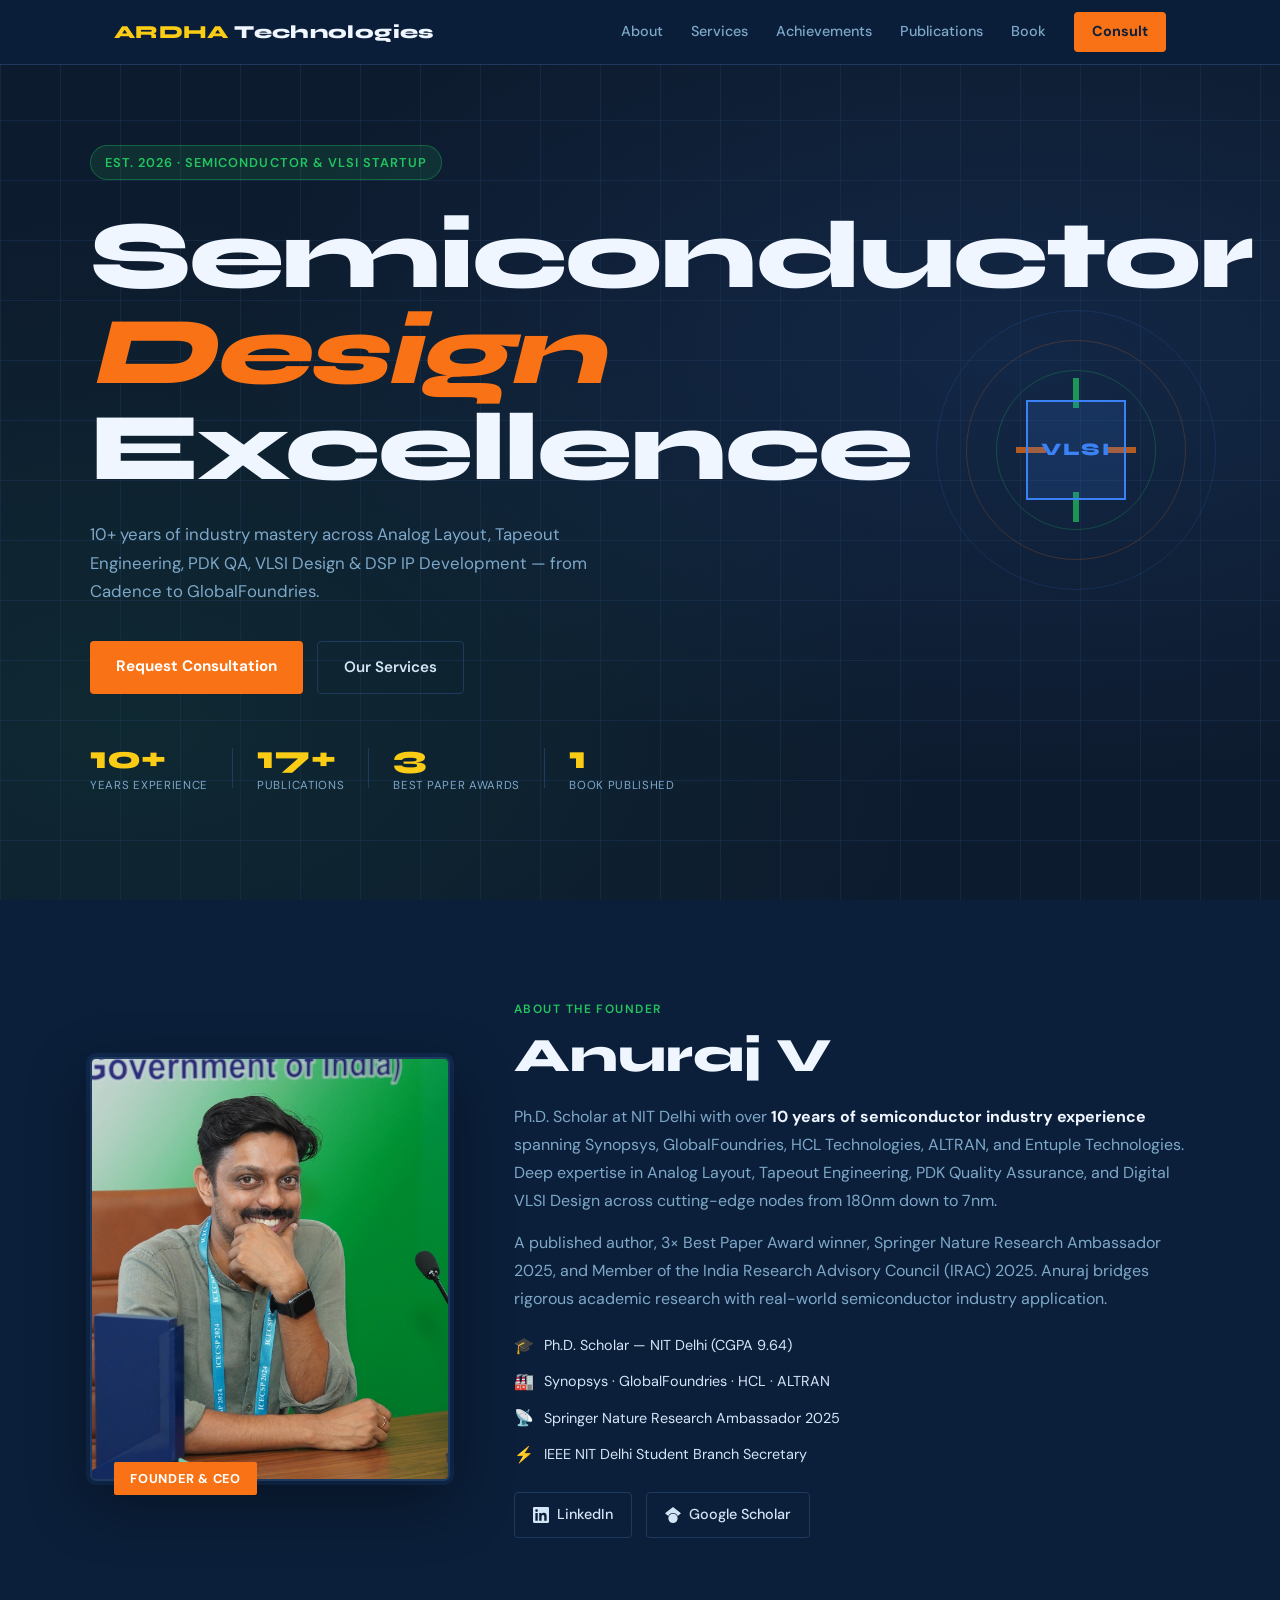
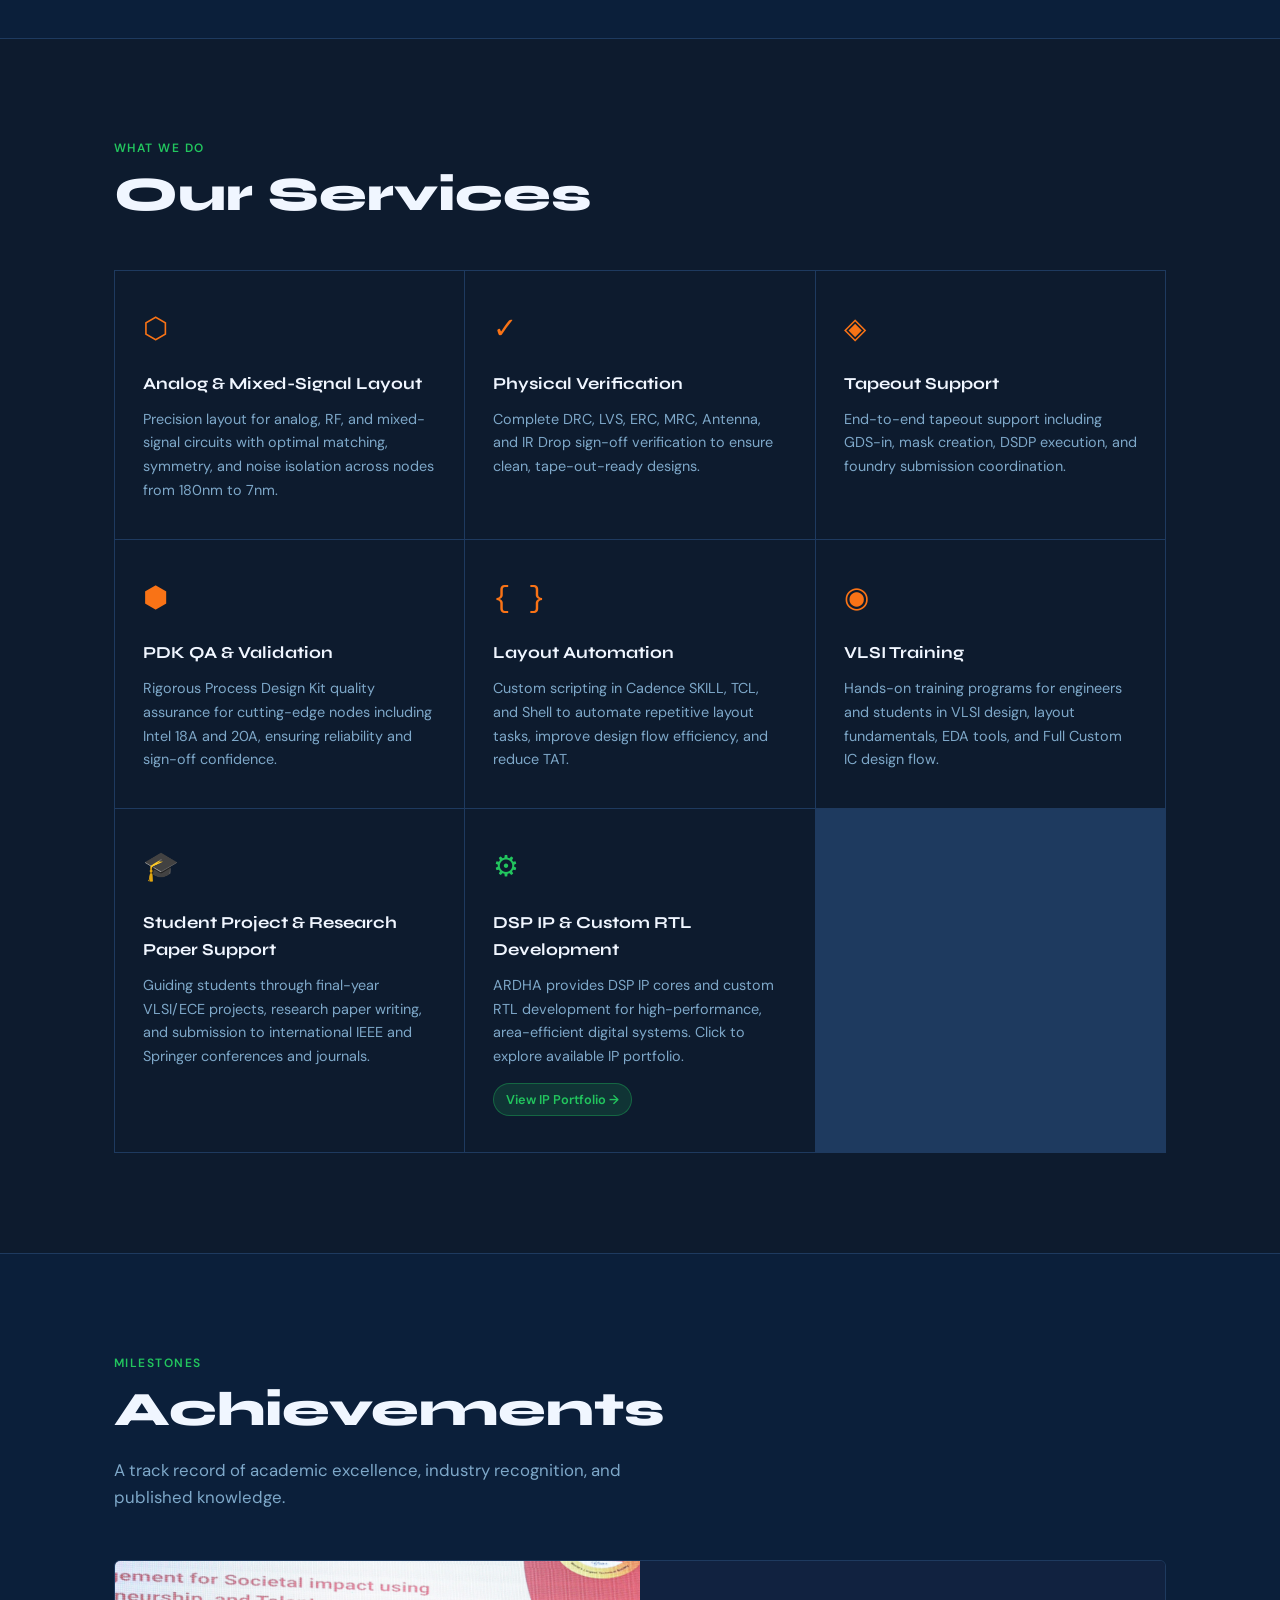
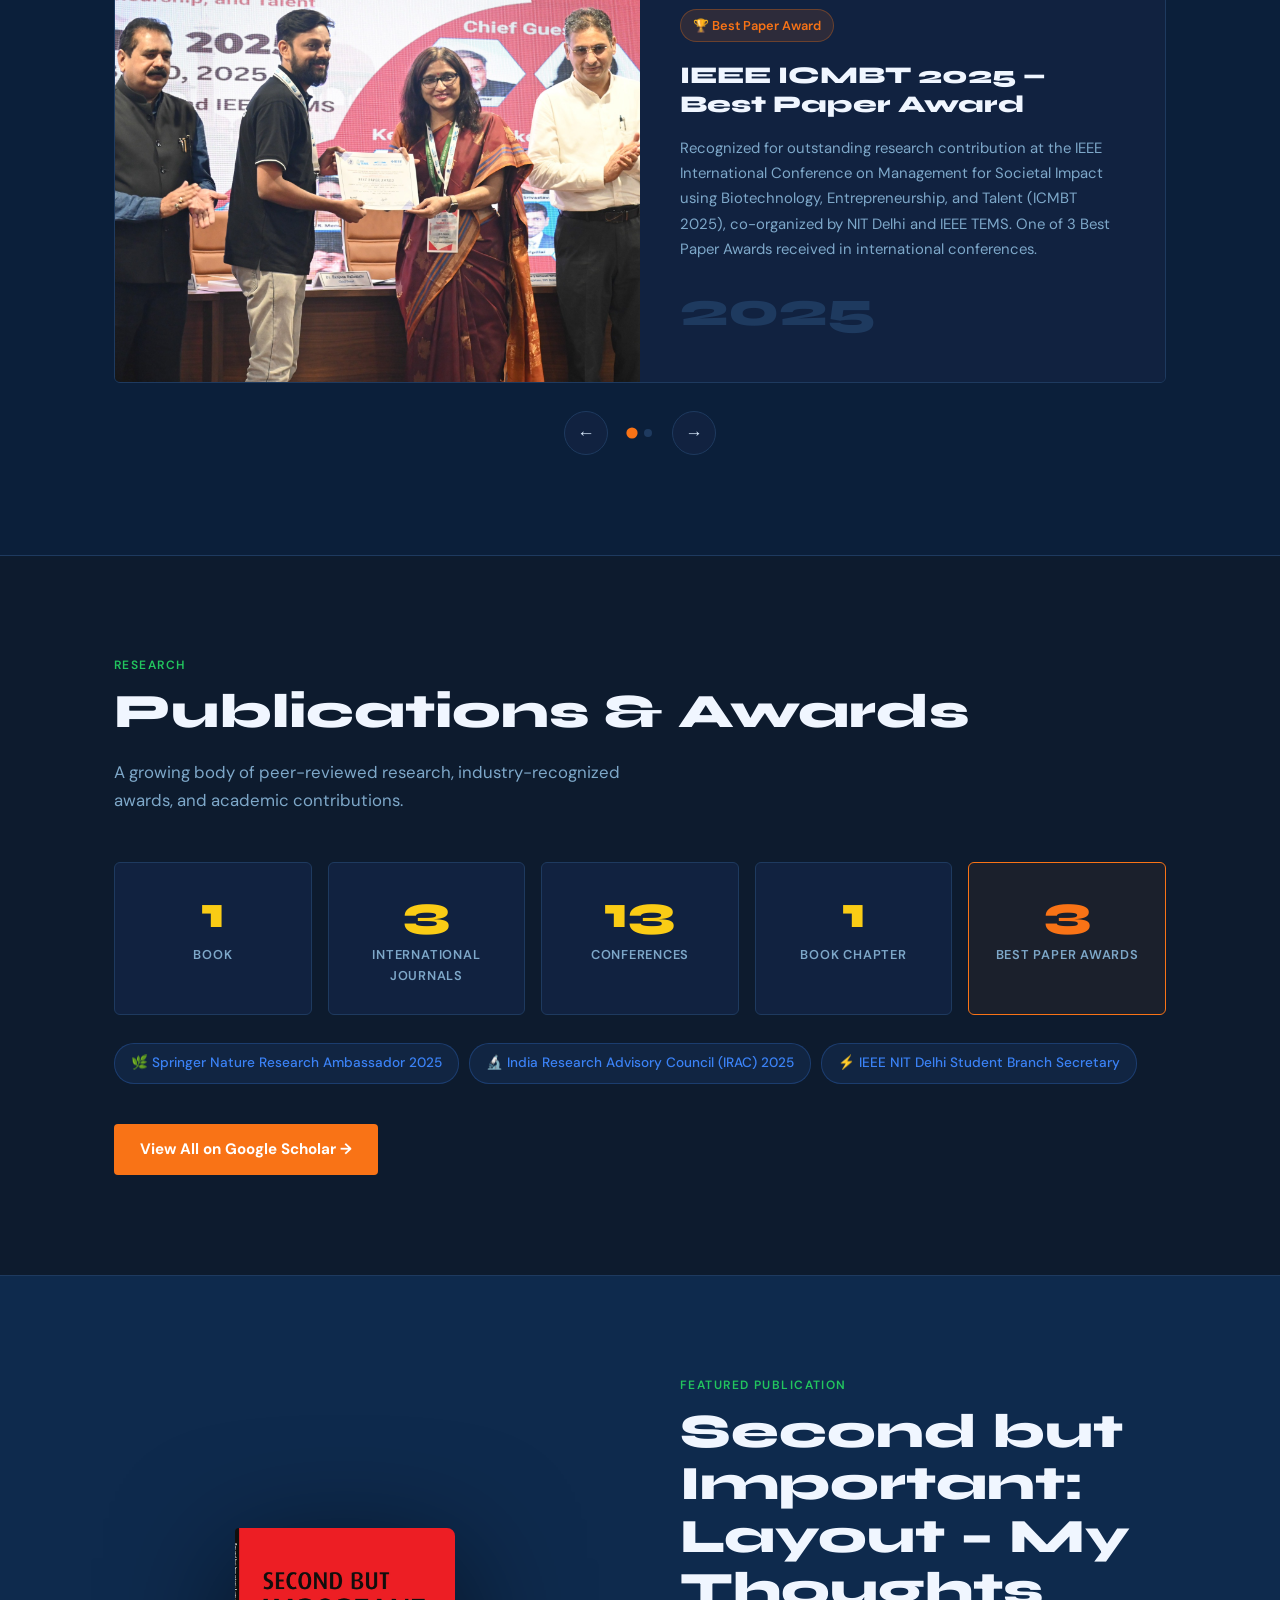
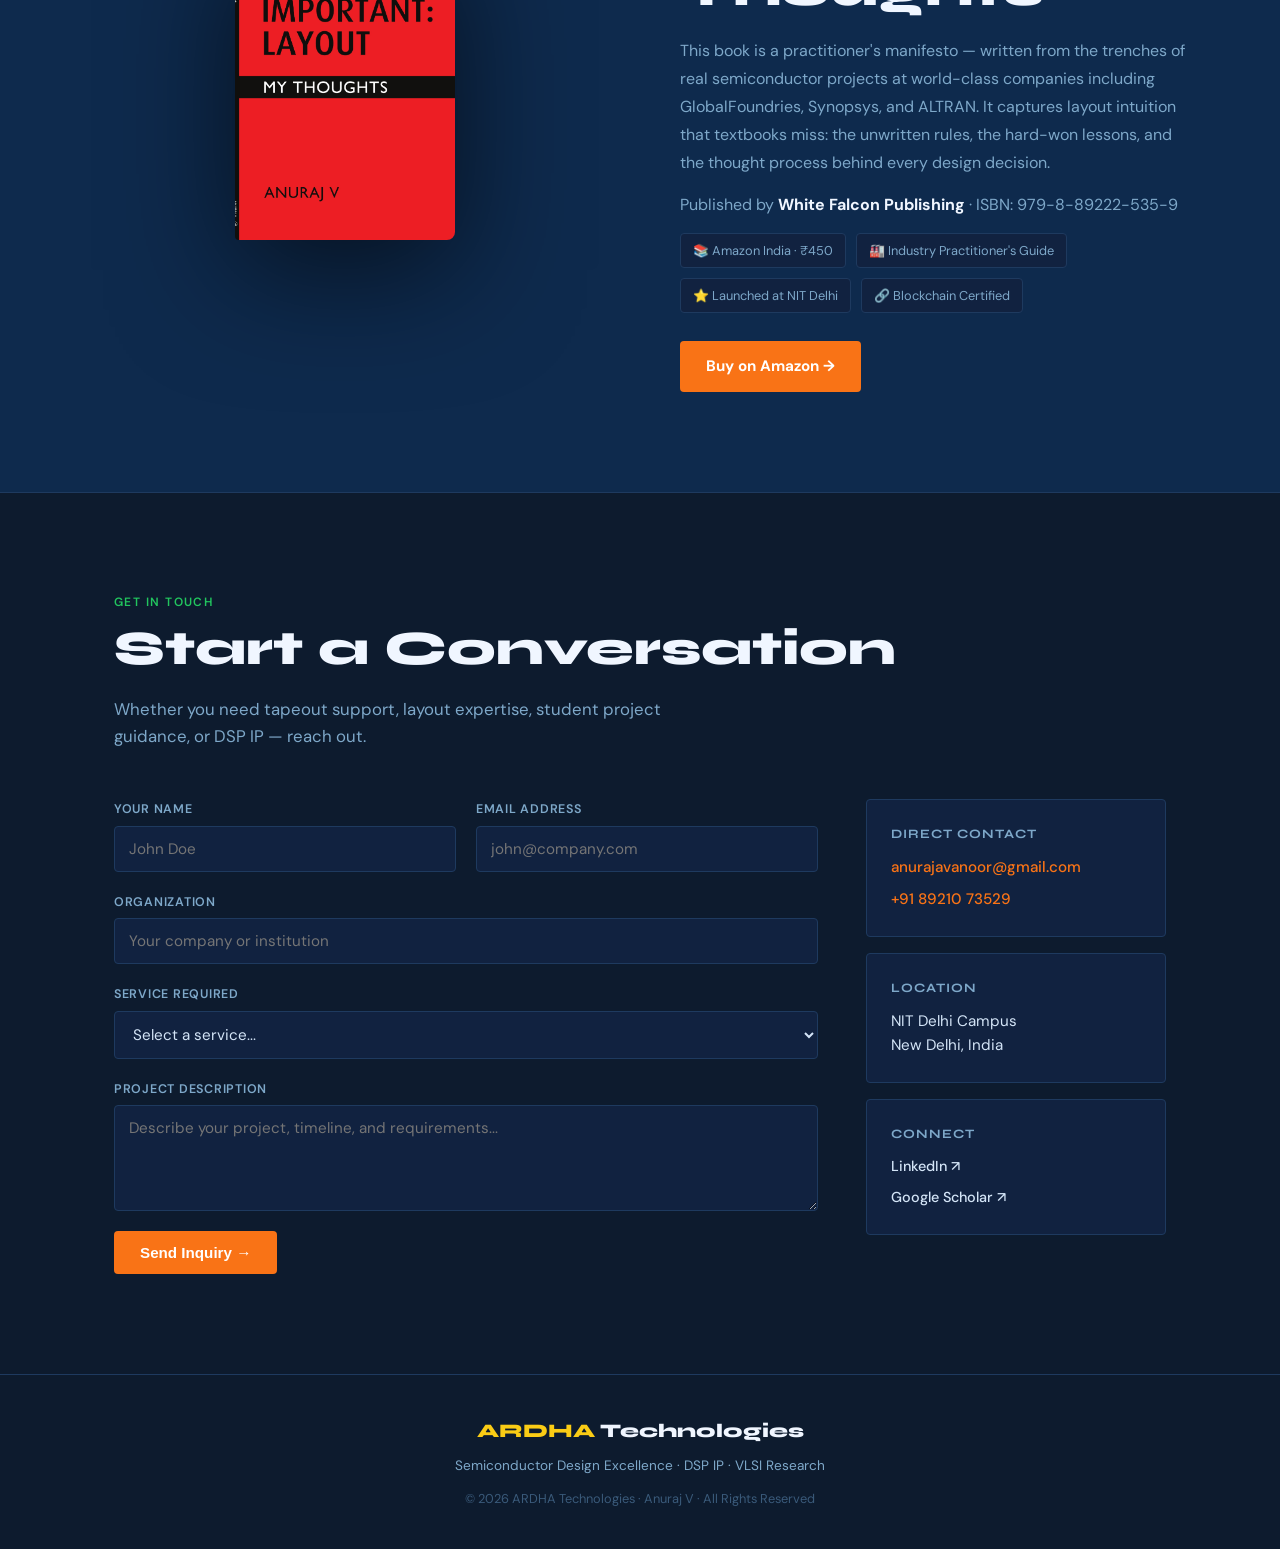
==== commit d5f794d3: "clg name chnged" ====
--- a/index.html
+++ b/index.html
@@ -3,7 +3,7 @@
 <head>
 <meta charset="UTF-8">
 <meta name="viewport" content="width=device-width, initial-scale=1.0">
-<title>ARDH Technologies — Semiconductor Design Excellence</title>
+<title>ARDHA Technologies — Semiconductor Design Excellence</title>
 <link rel="preconnect" href="https://fonts.googleapis.com">
 <link rel="preconnect" href="https://fonts.gstatic.com" crossorigin>
 <link href="https://fonts.googleapis.com/css2?family=Syne:wght@400;600;700;800&family=DM+Sans:ital,wght@0,300;0,400;0,500;1,300&display=swap" rel="stylesheet">
@@ -15,13 +15,14 @@
 <header id="header">
   <nav class="nav-container">
     <div class="nav-logo">
-      <span class="logo-ardh">ARDH</span><span class="logo-tech">Technologies</span>
+      <span class="logo-ardh">ARDHA</span><span class="logo-tech"> Technologies</span>
     </div>
     <button class="nav-toggle" id="navToggle" aria-label="Menu">&#9776;</button>
     <div class="nav-links" id="navLinks">
       <a href="#about">About</a>
       <a href="#services">Services</a>
       <a href="#achievements">Achievements</a>
+      <a href="#publications">Publications</a>
       <a href="#book">Book</a>
       <a href="#contact" class="nav-cta">Consult</a>
     </div>
@@ -32,11 +33,11 @@
 <section class="hero">
   <div class="hero-bg-pattern"></div>
   <div class="hero-content">
-    <div class="hero-badge">Est. 2026 · NIT Delhi</div>
+    <div class="hero-badge">Est. 2026 · Semiconductor & VLSI Startup</div>
     <h1 class="hero-title">
       Semiconductor<br><em>Design</em><br>Excellence
     </h1>
-    <p class="hero-subtitle">10+ years of industry mastery across Analog Layout, Tapeout Engineering, PDK QA &amp; VLSI Design — from Cadence to GlobalFoundries.</p>
+    <p class="hero-subtitle">10+ years of industry mastery across Analog Layout, Tapeout Engineering, PDK QA, VLSI Design &amp; DSP IP Development — from Cadence to GlobalFoundries.</p>
     <div class="hero-actions">
       <a class="btn-primary" href="#contact">Request Consultation</a>
       <a class="btn-ghost" href="#services">Our Services</a>
@@ -44,7 +45,9 @@
     <div class="hero-stats">
       <div class="stat"><span class="stat-num">10+</span><span class="stat-label">Years Experience</span></div>
       <div class="stat-divider"></div>
-      <div class="stat"><span class="stat-num">3+</span><span class="stat-label">Published Papers</span></div>
+      <div class="stat"><span class="stat-num">17+</span><span class="stat-label">Publications</span></div>
+      <div class="stat-divider"></div>
+      <div class="stat"><span class="stat-num">3</span><span class="stat-label">Best Paper Awards</span></div>
       <div class="stat-divider"></div>
       <div class="stat"><span class="stat-num">1</span><span class="stat-label">Book Published</span></div>
     </div>
@@ -70,15 +73,21 @@
   <div class="about-container">
     <div class="founder-photo-wrap">
       <div class="founder-photo-frame">
-        <img src="images/founder.jpg" alt="Anuraj V — Founder, ARDH Technologies" class="founder-photo">
+        <img src="images/founder.jpg" alt="Anuraj V — Founder, ARDHA Technologies" class="founder-photo">
       </div>
       <div class="founder-tag">Founder &amp; CEO</div>
     </div>
     <div class="founder-info">
       <p class="section-eyebrow">About the Founder</p>
       <h2 class="section-title">Anuraj V</h2>
-      <p class="founder-bio">Ph.D. Scholar at NIT Delhi with over <strong>10 years of semiconductor industry experience</strong> spanning Cadence Design Systems, Synopsys, GlobalFoundries, and deep expertise in Analog Layout, Tapeout Engineering, and PDK Quality Assurance.</p>
-      <p class="founder-bio">A published author and IEEE conference award winner, Anuraj bridges the gap between rigorous academic research and cutting-edge industry application.</p>
+      <p class="founder-bio">Ph.D. Scholar at NIT Delhi with over <strong>10 years of semiconductor industry experience</strong> spanning Synopsys, GlobalFoundries, HCL Technologies, ALTRAN, and Entuple Technologies. Deep expertise in Analog Layout, Tapeout Engineering, PDK Quality Assurance, and Digital VLSI Design across cutting-edge nodes from 180nm down to 7nm.</p>
+      <p class="founder-bio">A published author, 3× Best Paper Award winner, Springer Nature Research Ambassador 2025, and Member of the India Research Advisory Council (IRAC) 2025. Anuraj bridges rigorous academic research with real-world semiconductor industry application.</p>
+      <div class="founder-highlights">
+        <div class="highlight-item"><span class="hi-icon">🎓</span><span>Ph.D. Scholar — NIT Delhi (CGPA 9.64)</span></div>
+        <div class="highlight-item"><span class="hi-icon">🏭</span><span>Synopsys · GlobalFoundries · HCL · ALTRAN</span></div>
+        <div class="highlight-item"><span class="hi-icon">📡</span><span>Springer Nature Research Ambassador 2025</span></div>
+        <div class="highlight-item"><span class="hi-icon">⚡</span><span>IEEE NIT Delhi Student Branch Secretary</span></div>
+      </div>
       <div class="founder-links">
         <a href="https://www.linkedin.com/in/anuraj-v-5586097a" target="_blank" class="social-link linkedin">
           <svg viewBox="0 0 24 24" fill="currentColor"><path d="M20.447 20.452h-3.554v-5.569c0-1.328-.027-3.037-1.852-3.037-1.853 0-2.136 1.445-2.136 2.939v5.667H9.351V9h3.414v1.561h.046c.477-.9 1.637-1.85 3.37-1.85 3.601 0 4.267 2.37 4.267 5.455v6.286zM5.337 7.433a2.062 2.062 0 01-2.063-2.065 2.064 2.064 0 112.063 2.065zm1.782 13.019H3.555V9h3.564v11.452zM22.225 0H1.771C.792 0 0 .774 0 1.729v20.542C0 23.227.792 24 1.771 24h20.451C23.2 24 24 23.227 24 22.271V1.729C24 .774 23.2 0 22.222 0h.003z"/></svg>
@@ -102,32 +111,43 @@
       <div class="service-card">
         <div class="service-icon">⬡</div>
         <h3>Analog &amp; Mixed-Signal Layout</h3>
-        <p>Precision layout for analog, RF, and mixed-signal circuits with optimal matching, symmetry, and noise isolation.</p>
+        <p>Precision layout for analog, RF, and mixed-signal circuits with optimal matching, symmetry, and noise isolation across nodes from 180nm to 7nm.</p>
       </div>
       <div class="service-card">
         <div class="service-icon">✓</div>
         <h3>Physical Verification</h3>
-        <p>Complete DRC, LVS, ERC, and MRC sign-off verification to ensure clean, tape-out-ready designs.</p>
+        <p>Complete DRC, LVS, ERC, MRC, Antenna, and IR Drop sign-off verification to ensure clean, tape-out-ready designs.</p>
       </div>
       <div class="service-card">
         <div class="service-icon">◈</div>
         <h3>Tapeout Support</h3>
-        <p>End-to-end tapeout support including final checks, data preparation, and foundry submission coordination.</p>
+        <p>End-to-end tapeout support including GDS-in, mask creation, DSDP execution, and foundry submission coordination.</p>
       </div>
       <div class="service-card">
         <div class="service-icon">⬢</div>
         <h3>PDK QA &amp; Validation</h3>
-        <p>Rigorous Process Design Kit quality assurance and validation to ensure reliability across process nodes.</p>
+        <p>Rigorous Process Design Kit quality assurance for cutting-edge nodes including Intel 18A and 20A, ensuring reliability and sign-off confidence.</p>
       </div>
       <div class="service-card">
         <div class="service-icon">{ }</div>
         <h3>Layout Automation</h3>
-        <p>Custom scripting in SKILL, TCL, and Shell to automate repetitive layout tasks and improve design flow efficiency.</p>
+        <p>Custom scripting in Cadence SKILL, TCL, and Shell to automate repetitive layout tasks, improve design flow efficiency, and reduce TAT.</p>
       </div>
       <div class="service-card">
         <div class="service-icon">◉</div>
         <h3>VLSI Training</h3>
-        <p>Hands-on training programs for engineers and students in VLSI design, layout fundamentals, and EDA tools.</p>
+        <p>Hands-on training programs for engineers and students in VLSI design, layout fundamentals, EDA tools, and Full Custom IC design flow.</p>
+      </div>
+      <div class="service-card">
+        <div class="service-icon">🎓</div>
+        <h3>Student Project &amp; Research Paper Support</h3>
+        <p>Guiding students through final-year VLSI/ECE projects, research paper writing, and submission to international IEEE and Springer conferences and journals.</p>
+      </div>
+      <div class="service-card service-card-ip" onclick="window.location='ip.html'">
+        <div class="service-icon">⚙</div>
+        <h3>DSP IP &amp; Custom RTL Development</h3>
+        <p>ARDHA provides DSP IP cores and custom RTL development for high-performance, area-efficient digital systems. Click to explore available IP portfolio.</p>
+        <span class="service-link-badge">View IP Portfolio →</span>
       </div>
     </div>
   </div>
@@ -152,7 +172,7 @@
             <div class="slide-content">
               <span class="slide-badge">🏆 Best Paper Award</span>
               <h3 class="slide-title">IEEE ICMBT 2025 — Best Paper Award</h3>
-              <p class="slide-desc">Recognized for outstanding research contribution at the IEEE International Conference on Management for Societal Impact using Biotechnology, Entrepreneurship, and Talent (ICMBT 2025), co-organized by NIT Delhi and IEEE TEMS.</p>
+              <p class="slide-desc">Recognized for outstanding research contribution at the IEEE International Conference on Management for Societal Impact using Biotechnology, Entrepreneurship, and Talent (ICMBT 2025), co-organized by NIT Delhi and IEEE TEMS. One of 3 Best Paper Awards received in international conferences.</p>
               <span class="slide-year">2025</span>
             </div>
           </div>
@@ -167,19 +187,9 @@
             <div class="slide-content">
               <span class="slide-badge">📖 Book Launch</span>
               <h3 class="slide-title">Book Released at NIT Delhi</h3>
-              <p class="slide-desc">"Second but Important: Layout – My Thoughts" officially launched at the National Institute of Technology Delhi. The book distills 10+ years of semiconductor layout expertise into an accessible guide for engineers and students.</p>
+              <p class="slide-desc">"Second but Important: Layout – My Thoughts" officially launched at the National Institute of Technology Delhi. Published by White Falcon Publishing, the book distills 10+ years of semiconductor layout expertise into a guide for engineers and students. Available on Amazon India (₹450).</p>
               <span class="slide-year">2025</span>
             </div>
-          </div>
-        </div>
-
-        <!-- Placeholder Slide: Add More -->
-        <div class="slide slide-add" data-index="2">
-          <div class="slide-inner slide-add-inner">
-            <div class="slide-add-icon">+</div>
-            <h3>Add Your Achievement</h3>
-            <p>Drop your photo into the <code>achievements/</code> folder and add a new slide in <code>index.html</code>.</p>
-            <a href="#how-to-add" class="btn-primary" style="margin-top:1rem;">See How →</a>
           </div>
         </div>
 
@@ -191,11 +201,47 @@
         <div class="slide-dots" id="slideDots">
           <button class="dot active" data-slide="0"></button>
           <button class="dot" data-slide="1"></button>
-          <button class="dot" data-slide="2"></button>
         </div>
         <button class="slide-btn next" id="nextBtn" aria-label="Next">&#8594;</button>
       </div>
     </div><!-- /.slideshow-wrap -->
+  </div>
+</section>
+
+<!-- Publications -->
+<section id="publications" class="section-publications">
+  <div class="section-container">
+    <p class="section-eyebrow">Research</p>
+    <h2 class="section-title">Publications &amp; Awards</h2>
+    <p class="section-desc">A growing body of peer-reviewed research, industry-recognized awards, and academic contributions.</p>
+    <div class="pub-stats-grid">
+      <div class="pub-stat-card">
+        <span class="pub-num">1</span>
+        <span class="pub-label">Book</span>
+      </div>
+      <div class="pub-stat-card">
+        <span class="pub-num">3</span>
+        <span class="pub-label">International Journals</span>
+      </div>
+      <div class="pub-stat-card">
+        <span class="pub-num">13</span>
+        <span class="pub-label">Conferences</span>
+      </div>
+      <div class="pub-stat-card">
+        <span class="pub-num">1</span>
+        <span class="pub-label">Book Chapter</span>
+      </div>
+      <div class="pub-stat-card pub-stat-highlight">
+        <span class="pub-num">3</span>
+        <span class="pub-label">Best Paper Awards</span>
+      </div>
+    </div>
+    <div class="pub-badges">
+      <span class="pub-badge">🌿 Springer Nature Research Ambassador 2025</span>
+      <span class="pub-badge">🔬 India Research Advisory Council (IRAC) 2025</span>
+      <span class="pub-badge">⚡ IEEE NIT Delhi Student Branch Secretary</span>
+    </div>
+    <a class="btn-primary" href="https://scholar.google.com/citations?user=Y3kXwbYAAAAJ&hl=en" target="_blank" style="margin-top:2rem;display:inline-block;">View All on Google Scholar →</a>
   </div>
 </section>
 
@@ -204,50 +250,33 @@
   <div class="book-container">
     <div class="book-visual">
       <div class="book-3d">
-        <div class="book-cover">
-          <div class="book-cover-inner">
-            <p class="book-subtitle-top">SECOND BUT</p>
-            <p class="book-title-big">IMPORTANT</p>
-            <p class="book-cover-sub">Layout — My Thoughts</p>
-            <p class="book-author">Anuraj V</p>
-          </div>
-        </div>
-        <div class="book-spine"></div>
+        <img src="images/book_cover.jpg" alt="Second but Important: Layout – My Thoughts" class="book-cover-img" onerror="this.style.display='none';document.querySelector('.book-cover-fallback').style.display='flex'">
+        <div class="book-cover-fallback">
+          <div class="book-cover">
+            <div class="book-cover-inner">
+              <p class="book-subtitle-top">SECOND BUT</p>
+              <p class="book-title-big">IMPORTANT:</p>
+              <p class="book-title-big" style="font-size:1.3rem">LAYOUT</p>
+              <p class="book-cover-sub">My Thoughts</p>
+              <p class="book-author">ANURAJ V</p>
+            </div>
+          </div>
+          <div class="book-spine"></div>
+        </div>
       </div>
     </div>
     <div class="book-info">
       <p class="section-eyebrow">Featured Publication</p>
       <h2 class="section-title">Second but Important:<br>Layout – My Thoughts</h2>
-      <p class="book-desc">This book is a practitioner's manifesto — written from the trenches of real semiconductor projects at world-class companies. It captures layout intuition that textbooks miss: the unwritten rules, the hard-won lessons, and the thought process behind every design decision.</p>
+      <p class="book-desc">This book is a practitioner's manifesto — written from the trenches of real semiconductor projects at world-class companies including GlobalFoundries, Synopsys, and ALTRAN. It captures layout intuition that textbooks miss: the unwritten rules, the hard-won lessons, and the thought process behind every design decision.</p>
+      <p class="book-desc">Published by <strong>White Falcon Publishing</strong> · ISBN: 979-8-89222-535-9</p>
       <div class="book-meta">
-        <span>📚 Amazon India</span>
+        <span>📚 Amazon India · ₹450</span>
         <span>🏭 Industry Practitioner's Guide</span>
-        <span>⭐ NIT Delhi Launch</span>
+        <span>⭐ Launched at NIT Delhi</span>
+        <span>🔗 Blockchain Certified</span>
       </div>
       <a class="btn-primary" href="https://www.amazon.in/Second-but-Important-Layout-Anuraj/dp/B0DTY4XFZQ/" target="_blank">Buy on Amazon →</a>
-    </div>
-  </div>
-</section>
-
-<!-- Publications -->
-<section id="publications" class="section-publications">
-  <div class="section-container pub-inner">
-    <div>
-      <p class="section-eyebrow">Research</p>
-      <h2 class="section-title">Publications</h2>
-      <p>Peer-reviewed papers, conference presentations, and technical contributions to the semiconductor research community.</p>
-      <a class="btn-primary" href="https://scholar.google.com/citations?user=Y3kXwbYAAAAJ&hl=en" target="_blank" style="margin-top:1.5rem;display:inline-block;">View on Google Scholar →</a>
-    </div>
-    <div class="pub-icon-wrap">
-      <div class="pub-icon">
-        <svg viewBox="0 0 80 80" fill="none" xmlns="http://www.w3.org/2000/svg">
-          <rect x="10" y="8" width="45" height="60" rx="3" fill="#ffca28" opacity="0.15" stroke="#ffca28" stroke-width="2"/>
-          <rect x="18" y="8" width="45" height="60" rx="3" fill="#ffca28" opacity="0.08" stroke="#ffca28" stroke-width="1.5"/>
-          <line x1="20" y1="28" x2="48" y2="28" stroke="#ffca28" stroke-width="2" stroke-linecap="round"/>
-          <line x1="20" y1="36" x2="48" y2="36" stroke="#ffca28" stroke-width="2" stroke-linecap="round"/>
-          <line x1="20" y1="44" x2="38" y2="44" stroke="#ffca28" stroke-width="2" stroke-linecap="round"/>
-        </svg>
-      </div>
     </div>
   </div>
 </section>
@@ -257,7 +286,7 @@
   <div class="section-container">
     <p class="section-eyebrow">Get In Touch</p>
     <h2 class="section-title">Start a Conversation</h2>
-    <p class="section-desc">Whether you need tapeout support, layout expertise, or just want to discuss your project — reach out.</p>
+    <p class="section-desc">Whether you need tapeout support, layout expertise, student project guidance, or DSP IP — reach out.</p>
 
     <div class="contact-grid">
       <form class="contact-form" id="contactForm">
@@ -284,7 +313,10 @@
             <option>PDK QA</option>
             <option>Physical Verification</option>
             <option>Layout Automation</option>
-            <option>Training</option>
+            <option>DSP IP / RTL Development</option>
+            <option>Student Project Support</option>
+            <option>Research Paper Support</option>
+            <option>VLSI Training</option>
             <option>Other</option>
           </select>
         </div>
@@ -299,6 +331,7 @@
         <div class="contact-card">
           <h3>Direct Contact</h3>
           <p><a href="mailto:anurajavanoor@gmail.com">anurajavanoor@gmail.com</a></p>
+          <p style="margin-top:8px"><a href="tel:+918921073529">+91 89210 73529</a></p>
         </div>
         <div class="contact-card">
           <h3>Location</h3>
@@ -316,43 +349,13 @@
   </div>
 </section>
 
-<!-- How to Add Achievement -->
-<section id="how-to-add" class="section-howto">
-  <div class="section-container">
-    <p class="section-eyebrow">For You</p>
-    <h2 class="section-title">How to Add an Achievement</h2>
-    <div class="howto-steps">
-      <div class="howto-step">
-        <span class="step-num">01</span>
-        <h4>Add Your Photo</h4>
-        <p>Drop your achievement photo (JPG/PNG) into the <code>achievements/</code> folder. Name it something like <code>conference_2026.jpg</code>.</p>
-      </div>
-      <div class="howto-step">
-        <span class="step-num">02</span>
-        <h4>Copy a Slide Block</h4>
-        <p>In <code>index.html</code>, find a <code>&lt;div class="slide"&gt;</code> block. Copy it and paste it before the "Add Your Achievement" slide.</p>
-      </div>
-      <div class="howto-step">
-        <span class="step-num">03</span>
-        <h4>Update the Content</h4>
-        <p>Change the image path, badge, title, description, and year. Also add a new dot button in <code>&lt;div class="slide-dots"&gt;</code>.</p>
-      </div>
-      <div class="howto-step">
-        <span class="step-num">04</span>
-        <h4>Push to GitHub</h4>
-        <p>Commit and push your changes. GitHub Pages will auto-update your live site within seconds.</p>
-      </div>
-    </div>
-  </div>
-</section>
-
 <footer>
   <div class="footer-inner">
     <div class="footer-logo">
-      <span class="logo-ardh">ARDH</span><span class="logo-tech">Technologies</span>
-    </div>
-    <p class="footer-tagline">Semiconductor Design Excellence</p>
-    <p class="footer-copy">© 2026 ARDH Technologies · Anuraj V · All Rights Reserved</p>
+      <span class="logo-ardh">ARDHA</span><span class="logo-tech"> Technologies</span>
+    </div>
+    <p class="footer-tagline">Semiconductor Design Excellence · DSP IP · VLSI Research</p>
+    <p class="footer-copy">© 2026 ARDHA Technologies · Anuraj V · All Rights Reserved</p>
   </div>
 </footer>
 
--- a/style.css
+++ b/style.css
@@ -1,29 +1,34 @@
 /* =============================================
-   ARDH Technologies — style.css
-   Dark industrial + warm gold palette
+   ARDHA Technologies — style.css
+   Color scheme: Navy Blue, Green, Orange, Red, White
    Font: Syne (display) + DM Sans (body)
    ============================================= */
 
 :root {
-  --black: #0d0d0d;
-  --dark: #141414;
-  --card: #1a1a1a;
-  --border: #2a2a2a;
-  --gold: #ffca28;
-  --gold-light: #ffe083;
-  --gold-dim: rgba(255, 202, 40, 0.15);
-  --white: #f5f3ee;
-  --muted: #888;
-  --text: #e8e4dc;
+  --navy:    #0b1f3a;
+  --navy2:   #0e2a4d;
+  --dark:    #0d1b2e;
+  --card:    #112240;
+  --border:  #1e3a5f;
+  --green:   #22c55e;
+  --green2:  #16a34a;
+  --orange:  #f97316;
+  --orange2: #ea6a00;
+  --red:     #ef4444;
+  --yellow:  #facc15;
+  --blue:    #3b82f6;
+  --blue2:   #2563eb;
+  --white:   #f0f6ff;
+  --muted:   #7ea8c9;
+  --text:    #d4e5f7;
 }
 
 *, *::before, *::after { box-sizing: border-box; margin: 0; padding: 0; }
-
 html { scroll-behavior: smooth; }
 
 body {
   font-family: 'DM Sans', sans-serif;
-  background: var(--black);
+  background: var(--navy);
   color: var(--text);
   overflow-x: hidden;
   line-height: 1.65;
@@ -33,8 +38,8 @@
 #header {
   position: fixed; top: 0; left: 0; right: 0;
   z-index: 100;
-  background: rgba(13,13,13,0.92);
-  backdrop-filter: blur(12px);
+  background: rgba(11,31,58,0.95);
+  backdrop-filter: blur(14px);
   border-bottom: 1px solid var(--border);
   transition: background 0.3s;
 }
@@ -43,18 +48,18 @@
   display: flex; align-items: center; justify-content: space-between;
   padding: 0 24px; height: 64px;
 }
-.nav-logo { font-family: 'Syne', sans-serif; font-size: 1.1rem; font-weight: 800; letter-spacing: 0.02em; }
-.logo-ardh { color: var(--gold); }
-.logo-tech { color: var(--white); margin-left: 2px; }
-.nav-links { display: flex; align-items: center; gap: 32px; }
+.nav-logo { font-family: 'Syne', sans-serif; font-size: 1.15rem; font-weight: 800; letter-spacing: 0.02em; }
+.logo-ardh { color: var(--yellow); }
+.logo-tech { color: var(--white); }
+.nav-links { display: flex; align-items: center; gap: 28px; }
 .nav-links a { color: var(--muted); text-decoration: none; font-size: 0.9rem; font-weight: 500; transition: color 0.2s; }
 .nav-links a:hover { color: var(--white); }
 .nav-links .nav-cta {
-  color: var(--black); background: var(--gold);
+  color: var(--navy); background: var(--orange);
   padding: 8px 18px; border-radius: 4px;
-  font-weight: 600; transition: background 0.2s;
-}
-.nav-links .nav-cta:hover { background: var(--gold-light); }
+  font-weight: 700; transition: background 0.2s;
+}
+.nav-links .nav-cta:hover { background: var(--orange2); }
 .nav-toggle { display: none; background: none; border: none; color: var(--white); font-size: 1.4rem; cursor: pointer; }
 
 /* ---- HERO ---- */
@@ -64,15 +69,17 @@
   padding: 100px 24px 60px;
   position: relative;
   overflow: hidden;
-  background: radial-gradient(ellipse at 70% 50%, rgba(255,202,40,0.06) 0%, transparent 60%), var(--dark);
+  background:
+    radial-gradient(ellipse at 80% 40%, rgba(59,130,246,0.12) 0%, transparent 55%),
+    radial-gradient(ellipse at 10% 80%, rgba(34,197,94,0.08) 0%, transparent 50%),
+    var(--dark);
 }
 .hero-bg-pattern {
   position: absolute; inset: 0;
   background-image:
-    linear-gradient(var(--border) 1px, transparent 1px),
-    linear-gradient(90deg, var(--border) 1px, transparent 1px);
+    linear-gradient(rgba(30,58,95,0.4) 1px, transparent 1px),
+    linear-gradient(90deg, rgba(30,58,95,0.4) 1px, transparent 1px);
   background-size: 60px 60px;
-  opacity: 0.3;
 }
 .hero-content {
   position: relative; z-index: 2;
@@ -81,9 +88,9 @@
 }
 .hero-badge {
   display: inline-block;
-  background: var(--gold-dim);
-  border: 1px solid rgba(255,202,40,0.3);
-  color: var(--gold);
+  background: rgba(34,197,94,0.12);
+  border: 1px solid rgba(34,197,94,0.35);
+  color: var(--green);
   padding: 6px 14px; border-radius: 20px;
   font-size: 0.8rem; font-weight: 600; letter-spacing: 0.08em;
   text-transform: uppercase; margin-bottom: 28px;
@@ -99,16 +106,11 @@
   margin-bottom: 24px;
   animation: fadeUp 0.8s 0.1s ease both;
 }
-.hero-title em {
-  font-style: italic;
-  color: var(--gold);
-}
+.hero-title em { font-style: italic; color: var(--orange); }
 .hero-subtitle {
-  max-width: 540px;
-  color: var(--muted);
-  font-size: 1.05rem;
-  line-height: 1.7;
-  margin-bottom: 36px;
+  max-width: 560px;
+  color: var(--muted); font-size: 1.05rem;
+  line-height: 1.7; margin-bottom: 36px;
   animation: fadeUp 0.8s 0.2s ease both;
 }
 .hero-actions {
@@ -121,80 +123,65 @@
   animation: fadeUp 0.8s 0.4s ease both;
 }
 .stat { display: flex; flex-direction: column; }
-.stat-num { font-family: 'Syne', sans-serif; font-size: 2rem; font-weight: 800; color: var(--gold); line-height: 1; }
-.stat-label { font-size: 0.75rem; color: var(--muted); text-transform: uppercase; letter-spacing: 0.06em; margin-top: 2px; }
+.stat-num { font-family: 'Syne', sans-serif; font-size: 2rem; font-weight: 800; color: var(--yellow); line-height: 1; }
+.stat-label { font-size: 0.72rem; color: var(--muted); text-transform: uppercase; letter-spacing: 0.06em; margin-top: 2px; }
 .stat-divider { width: 1px; height: 40px; background: var(--border); }
 
-/* Chip diagram */
+/* chip */
 .hero-visual {
   position: absolute; right: 5%; top: 50%;
   transform: translateY(-50%);
   pointer-events: none;
   animation: fadeIn 1.2s 0.5s ease both;
 }
-.chip-diagram {
-  position: relative; width: 280px; height: 280px;
-  display: flex; align-items: center; justify-content: center;
-}
+.chip-diagram { position: relative; width: 280px; height: 280px; display: flex; align-items: center; justify-content: center; }
 .chip-core {
   width: 100px; height: 100px;
-  background: var(--gold-dim);
-  border: 2px solid var(--gold);
-  display: flex; align-items: center; justify-content: center;
-  z-index: 2;
-}
-.chip-label { font-family: 'Syne', sans-serif; color: var(--gold); font-weight: 800; font-size: 1.1rem; letter-spacing: 0.1em; }
-.chip-ring {
-  position: absolute; border-radius: 50%;
-  border: 1px solid rgba(255,202,40,0.2);
-  animation: pulse 3s ease-in-out infinite;
-}
-.ring-1 { width: 160px; height: 160px; animation-delay: 0s; }
-.ring-2 { width: 220px; height: 220px; animation-delay: 0.5s; }
-.ring-3 { width: 280px; height: 280px; animation-delay: 1s; }
-.chip-pin {
-  position: absolute;
-  width: 30px; height: 6px;
-  background: var(--gold);
-  opacity: 0.6;
-}
-.pin-top { top: 80px; left: 50%; transform: translateX(-50%) rotate(90deg); }
+  background: rgba(59,130,246,0.15);
+  border: 2px solid var(--blue);
+  display: flex; align-items: center; justify-content: center; z-index: 2;
+}
+.chip-label { font-family: 'Syne', sans-serif; color: var(--blue); font-weight: 800; font-size: 1.1rem; letter-spacing: 0.1em; }
+.chip-ring { position: absolute; border-radius: 50%; border: 1px solid rgba(59,130,246,0.2); animation: pulse 3s ease-in-out infinite; }
+.ring-1 { width: 160px; height: 160px; animation-delay: 0s; border-color: rgba(34,197,94,0.25); }
+.ring-2 { width: 220px; height: 220px; animation-delay: 0.5s; border-color: rgba(249,115,22,0.2); }
+.ring-3 { width: 280px; height: 280px; animation-delay: 1s; border-color: rgba(59,130,246,0.15); }
+.chip-pin { position: absolute; width: 30px; height: 6px; background: var(--green); opacity: 0.7; }
+.pin-top    { top: 80px; left: 50%; transform: translateX(-50%) rotate(90deg); }
 .pin-bottom { bottom: 80px; left: 50%; transform: translateX(-50%) rotate(90deg); }
-.pin-left { left: 80px; top: 50%; transform: translateY(-50%); }
-.pin-right { right: 80px; top: 50%; transform: translateY(-50%); }
+.pin-left   { left: 80px; top: 50%; transform: translateY(-50%); background: var(--orange); }
+.pin-right  { right: 80px; top: 50%; transform: translateY(-50%); background: var(--orange); }
 
 /* ---- BUTTONS ---- */
 .btn-primary {
   display: inline-block;
-  background: var(--gold);
-  color: var(--black);
+  background: var(--orange);
+  color: #fff;
   padding: 13px 26px;
   border-radius: 4px;
-  font-weight: 700;
-  font-size: 0.95rem;
+  font-weight: 700; font-size: 0.95rem;
   text-decoration: none;
   transition: background 0.2s, transform 0.2s;
   cursor: pointer; border: none;
 }
-.btn-primary:hover { background: var(--gold-light); transform: translateY(-1px); }
+.btn-primary:hover { background: var(--orange2); transform: translateY(-1px); }
 .btn-ghost {
   display: inline-block;
   border: 1px solid var(--border);
   color: var(--text);
   padding: 13px 26px;
   border-radius: 4px;
-  font-weight: 600;
-  font-size: 0.95rem;
+  font-weight: 600; font-size: 0.95rem;
   text-decoration: none;
-  transition: border-color 0.2s;
-}
-.btn-ghost:hover { border-color: var(--gold); color: var(--gold); }
+  transition: border-color 0.2s, color 0.2s;
+}
+.btn-ghost:hover { border-color: var(--blue); color: var(--blue); }
 
 /* ---- SECTIONS SHARED ---- */
 .section-container { max-width: 1100px; margin: auto; padding: 0 24px; }
 .section-eyebrow {
   font-size: 0.75rem; letter-spacing: 0.12em;
-  text-transform: uppercase; color: var(--gold);
+  text-transform: uppercase; color: var(--green);
   font-weight: 600; margin-bottom: 10px;
 }
 .section-title {
@@ -203,50 +190,44 @@
   font-weight: 800; color: var(--white);
   line-height: 1.1; margin-bottom: 20px;
 }
-.section-desc { color: var(--muted); max-width: 540px; margin-bottom: 48px; font-size: 1.05rem; }
+.section-desc { color: var(--muted); max-width: 560px; margin-bottom: 48px; font-size: 1.05rem; }
 
 /* ---- ABOUT ---- */
-.section-about {
-  padding: 100px 24px;
-  background: var(--black);
-}
+.section-about { padding: 100px 24px; background: var(--navy); }
 .about-container {
   max-width: 1100px; margin: auto;
-  display: grid; grid-template-columns: 380px 1fr;
+  display: grid; grid-template-columns: 360px 1fr;
   gap: 64px; align-items: center;
 }
 .founder-photo-wrap { position: relative; }
 .founder-photo-frame {
-  position: relative;
-  border-radius: 4px;
-  overflow: hidden;
-  border: 1px solid var(--border);
-}
-.founder-photo-frame::after {
-  content: '';
-  position: absolute; inset: 0;
-  border: 3px solid transparent;
-  border-image: linear-gradient(135deg, var(--gold), transparent 60%) 1;
-  pointer-events: none;
+  position: relative; border-radius: 6px; overflow: hidden;
+  border: 2px solid var(--border);
+  box-shadow: 0 0 0 4px rgba(59,130,246,0.1), 0 20px 60px rgba(0,0,0,0.4);
 }
 .founder-photo {
   width: 100%; height: 420px;
   object-fit: cover; object-position: center top;
-  display: block;
-  filter: grayscale(20%);
-  transition: filter 0.4s;
-}
-.founder-photo:hover { filter: grayscale(0%); }
+  display: block; filter: saturate(1.05);
+  transition: transform 0.4s;
+}
+.founder-photo:hover { transform: scale(1.02); }
 .founder-tag {
   position: absolute; bottom: -14px; left: 24px;
-  background: var(--gold); color: var(--black);
+  background: var(--orange); color: #fff;
   font-weight: 700; font-size: 0.8rem;
   letter-spacing: 0.06em; text-transform: uppercase;
   padding: 6px 16px; border-radius: 2px;
 }
-.founder-bio { color: var(--muted); margin-bottom: 16px; line-height: 1.75; }
+.founder-bio { color: var(--muted); margin-bottom: 14px; line-height: 1.75; }
 .founder-bio strong { color: var(--white); }
-.founder-links { display: flex; gap: 14px; margin-top: 28px; flex-wrap: wrap; }
+.founder-highlights { display: flex; flex-direction: column; gap: 10px; margin: 20px 0 24px; }
+.highlight-item {
+  display: flex; align-items: center; gap: 10px;
+  font-size: 0.9rem; color: var(--text);
+}
+.hi-icon { font-size: 1rem; }
+.founder-links { display: flex; gap: 14px; flex-wrap: wrap; margin-top: 8px; }
 .social-link {
   display: flex; align-items: center; gap: 8px;
   padding: 10px 18px;
@@ -256,7 +237,8 @@
   transition: border-color 0.2s, color 0.2s;
 }
 .social-link svg { width: 16px; height: 16px; }
-.social-link:hover { border-color: var(--gold); color: var(--gold); }
+.social-link.linkedin:hover { border-color: var(--blue); color: var(--blue); }
+.social-link.scholar:hover { border-color: var(--green); color: var(--green); }
 
 /* ---- SERVICES ---- */
 .section-services {
@@ -276,131 +258,115 @@
   background: var(--dark);
   padding: 36px 28px;
   transition: background 0.2s;
+  position: relative;
 }
 .service-card:hover { background: var(--card); }
-.service-icon {
-  font-size: 1.8rem;
-  color: var(--gold);
-  margin-bottom: 16px;
-  font-family: monospace;
-}
+.service-card-ip { cursor: pointer; }
+.service-card-ip:hover { background: rgba(34,197,94,0.06); }
+.service-card-ip .service-icon { color: var(--green); }
+.service-icon { font-size: 1.8rem; color: var(--orange); margin-bottom: 16px; font-family: monospace; }
 .service-card h3 {
-  font-family: 'Syne', sans-serif;
-  font-size: 1.05rem; font-weight: 700;
+  font-family: 'Syne', sans-serif; font-size: 1.05rem; font-weight: 700;
   color: var(--white); margin-bottom: 10px;
 }
 .service-card p { color: var(--muted); font-size: 0.9rem; line-height: 1.65; }
-
-/* ---- ACHIEVEMENTS / SLIDESHOW ---- */
+.service-link-badge {
+  display: inline-block; margin-top: 14px;
+  background: rgba(34,197,94,0.15);
+  border: 1px solid rgba(34,197,94,0.35);
+  color: var(--green); font-size: 0.8rem;
+  font-weight: 600; padding: 5px 12px; border-radius: 20px;
+}
+
+/* ---- ACHIEVEMENTS ---- */
 .section-achievements {
   padding: 100px 24px;
-  background: var(--black);
+  background: var(--navy);
   border-top: 1px solid var(--border);
 }
 .slideshow-wrap { margin-top: 48px; position: relative; }
 .slideshow {
   position: relative; overflow: hidden;
-  border-radius: 6px;
-  border: 1px solid var(--border);
-  min-height: 400px;
-}
-.slide {
-  display: none;
-  animation: fadeIn 0.5s ease;
-}
+  border-radius: 6px; border: 1px solid var(--border);
+  min-height: 380px;
+}
+.slide { display: none; animation: fadeIn 0.5s ease; }
 .slide.active { display: block; }
-.slide-inner {
-  display: grid; grid-template-columns: 1fr 1fr;
-  min-height: 400px;
-}
+.slide-inner { display: grid; grid-template-columns: 1fr 1fr; min-height: 380px; }
 .slide-img-wrap { overflow: hidden; }
-.slide-img {
-  width: 100%; height: 100%;
-  object-fit: cover;
-  transition: transform 0.5s ease;
-}
+.slide-img { width: 100%; height: 100%; object-fit: cover; transition: transform 0.5s ease; }
 .slide:hover .slide-img { transform: scale(1.03); }
 .slide-content {
-  padding: 48px 40px;
-  background: var(--dark);
+  padding: 48px 40px; background: var(--card);
   display: flex; flex-direction: column; justify-content: center;
 }
 .slide-badge {
   display: inline-block;
-  background: var(--gold-dim);
-  border: 1px solid rgba(255,202,40,0.25);
-  color: var(--gold); font-size: 0.8rem;
+  background: rgba(249,115,22,0.12);
+  border: 1px solid rgba(249,115,22,0.3);
+  color: var(--orange); font-size: 0.8rem;
   font-weight: 600; padding: 5px 12px;
-  border-radius: 20px; margin-bottom: 20px;
-  width: fit-content;
+  border-radius: 20px; margin-bottom: 20px; width: fit-content;
 }
 .slide-title {
-  font-family: 'Syne', sans-serif;
-  font-size: 1.5rem; font-weight: 800;
-  color: var(--white); line-height: 1.2;
-  margin-bottom: 16px;
-}
-.slide-desc { color: var(--muted); font-size: 0.95rem; line-height: 1.7; margin-bottom: 24px; }
+  font-family: 'Syne', sans-serif; font-size: 1.5rem; font-weight: 800;
+  color: var(--white); line-height: 1.2; margin-bottom: 16px;
+}
+.slide-desc { color: var(--muted); font-size: 0.93rem; line-height: 1.7; margin-bottom: 24px; }
 .slide-year {
-  font-family: 'Syne', sans-serif;
-  font-size: 3rem; font-weight: 800;
-  color: var(--border); line-height: 1;
-  display: block; margin-top: auto;
-}
-
-/* Add slide */
-.slide-add .slide-add-inner {
-  grid-column: 1/-1;
-  display: flex; flex-direction: column;
-  align-items: center; justify-content: center;
-  padding: 60px; text-align: center;
-  background: var(--dark);
-}
-.slide-add-icon {
-  width: 64px; height: 64px;
-  border: 2px dashed var(--border);
-  border-radius: 50%;
-  display: flex; align-items: center; justify-content: center;
-  font-size: 2rem; color: var(--muted);
-  margin-bottom: 20px;
-}
-.slide-add h3 { font-family: 'Syne', sans-serif; color: var(--white); font-size: 1.4rem; margin-bottom: 12px; }
-.slide-add p { color: var(--muted); max-width: 400px; }
-.slide-add code {
-  background: var(--card); color: var(--gold);
-  padding: 2px 8px; border-radius: 3px;
-  font-size: 0.85rem;
-}
-
-/* Controls */
-.slideshow-controls {
-  display: flex; align-items: center; justify-content: center;
-  gap: 20px; margin-top: 28px;
-}
+  font-family: 'Syne', sans-serif; font-size: 3rem; font-weight: 800;
+  color: var(--border); line-height: 1; display: block; margin-top: auto;
+}
+.slideshow-controls { display: flex; align-items: center; justify-content: center; gap: 20px; margin-top: 28px; }
 .slide-btn {
-  width: 44px; height: 44px;
-  border: 1px solid var(--border);
-  background: var(--dark); color: var(--text);
-  border-radius: 50%; cursor: pointer;
-  font-size: 1.1rem;
+  width: 44px; height: 44px; border: 1px solid var(--border);
+  background: var(--card); color: var(--text); border-radius: 50%;
+  cursor: pointer; font-size: 1.1rem;
   transition: border-color 0.2s, color 0.2s;
   display: flex; align-items: center; justify-content: center;
 }
-.slide-btn:hover { border-color: var(--gold); color: var(--gold); }
+.slide-btn:hover { border-color: var(--orange); color: var(--orange); }
 .slide-dots { display: flex; gap: 8px; }
-.dot {
-  width: 8px; height: 8px;
-  border-radius: 50%; background: var(--border);
-  border: none; cursor: pointer;
-  transition: background 0.2s, transform 0.2s;
-  padding: 0;
-}
-.dot.active { background: var(--gold); transform: scale(1.3); }
+.dot { width: 8px; height: 8px; border-radius: 50%; background: var(--border); border: none; cursor: pointer; transition: background 0.2s, transform 0.2s; padding: 0; }
+.dot.active { background: var(--orange); transform: scale(1.4); }
+
+/* ---- PUBLICATIONS ---- */
+.section-publications {
+  padding: 100px 24px;
+  background: var(--dark);
+  border-top: 1px solid var(--border);
+}
+.pub-stats-grid {
+  display: grid;
+  grid-template-columns: repeat(auto-fit, minmax(150px, 1fr));
+  gap: 16px; margin-top: 48px; margin-bottom: 28px;
+}
+.pub-stat-card {
+  background: var(--card); border: 1px solid var(--border);
+  border-radius: 6px; padding: 28px 20px;
+  text-align: center; display: flex; flex-direction: column; gap: 8px;
+  transition: border-color 0.2s;
+}
+.pub-stat-card:hover { border-color: var(--blue); }
+.pub-stat-highlight { border-color: var(--orange) !important; background: rgba(249,115,22,0.06); }
+.pub-num {
+  font-family: 'Syne', sans-serif; font-size: 2.8rem;
+  font-weight: 800; color: var(--yellow); line-height: 1;
+}
+.pub-stat-highlight .pub-num { color: var(--orange); }
+.pub-label { font-size: 0.8rem; color: var(--muted); text-transform: uppercase; letter-spacing: 0.06em; font-weight: 600; }
+.pub-badges { display: flex; flex-wrap: wrap; gap: 10px; margin-bottom: 8px; }
+.pub-badge {
+  background: rgba(59,130,246,0.1);
+  border: 1px solid rgba(59,130,246,0.25);
+  color: var(--blue); font-size: 0.85rem;
+  padding: 8px 16px; border-radius: 20px; font-weight: 500;
+}
 
 /* ---- BOOK ---- */
 .section-book {
   padding: 100px 24px;
-  background: var(--dark);
+  background: var(--navy2);
   border-top: 1px solid var(--border);
 }
 .book-container {
@@ -410,193 +376,80 @@
 }
 .book-visual { display: flex; justify-content: center; }
 .book-3d {
-  display: flex; cursor: default;
+  position: relative;
   filter: drop-shadow(0 30px 60px rgba(0,0,0,0.6));
   transition: transform 0.4s;
 }
 .book-3d:hover { transform: rotate(-3deg) scale(1.02); }
+.book-cover-img {
+  width: 220px; border-radius: 4px 8px 8px 4px;
+  display: block;
+}
+.book-cover-fallback {
+  display: none; /* shown via JS onerror */
+  align-items: center;
+}
 .book-cover {
   width: 200px; height: 280px;
   background: linear-gradient(160deg, #c0392b 0%, #8b0000 100%);
   display: flex; align-items: center; justify-content: center;
   border-radius: 2px 6px 6px 2px;
-  position: relative;
-}
-.book-cover-inner {
-  padding: 24px 20px; text-align: center;
-}
-.book-subtitle-top {
-  font-family: 'Syne', sans-serif;
-  font-size: 0.65rem; letter-spacing: 0.15em;
-  color: rgba(255,255,255,0.7); margin-bottom: 4px;
-  text-transform: uppercase;
-}
-.book-title-big {
-  font-family: 'Syne', sans-serif;
-  font-size: 1.6rem; font-weight: 800;
-  color: #fff; line-height: 1;
-  margin-bottom: 6px;
-}
-.book-cover-sub {
-  font-size: 0.65rem; color: rgba(255,255,255,0.75);
-  margin-bottom: 16px;
-}
-.book-author {
-  font-family: 'Syne', sans-serif;
-  font-size: 0.8rem; font-weight: 600;
-  color: rgba(255,255,255,0.9);
-  border-top: 1px solid rgba(255,255,255,0.2);
-  padding-top: 10px;
-}
-.book-spine {
-  width: 24px; height: 280px;
-  background: linear-gradient(180deg, #7b1515 0%, #5a0000 100%);
-  border-radius: 2px 0 0 2px;
-  order: -1;
-}
-.book-desc { color: var(--muted); line-height: 1.75; margin-bottom: 24px; }
-.book-meta {
-  display: flex; flex-wrap: wrap; gap: 10px;
-  margin-bottom: 28px;
-}
+}
+.book-cover-inner { padding: 24px 20px; text-align: center; }
+.book-subtitle-top { font-family: 'Syne', sans-serif; font-size: 0.6rem; letter-spacing: 0.18em; color: rgba(255,255,255,0.7); margin-bottom: 4px; text-transform: uppercase; }
+.book-title-big { font-family: 'Syne', sans-serif; font-size: 1.5rem; font-weight: 800; color: #fff; line-height: 1.05; margin-bottom: 4px; }
+.book-cover-sub { font-size: 0.65rem; color: rgba(255,255,255,0.75); margin-bottom: 16px; }
+.book-author { font-family: 'Syne', sans-serif; font-size: 0.85rem; font-weight: 700; color: rgba(255,255,255,0.95); border-top: 1px solid rgba(255,255,255,0.2); padding-top: 10px; }
+.book-spine { width: 24px; height: 280px; background: linear-gradient(180deg, #7b1515 0%, #5a0000 100%); border-radius: 2px 0 0 2px; order: -1; }
+.book-desc { color: var(--muted); line-height: 1.75; margin-bottom: 14px; }
+.book-desc strong { color: var(--white); }
+.book-meta { display: flex; flex-wrap: wrap; gap: 10px; margin-bottom: 28px; }
 .book-meta span {
-  background: var(--card);
-  border: 1px solid var(--border);
-  padding: 6px 12px; border-radius: 4px;
-  font-size: 0.8rem; color: var(--muted);
-}
-
-/* ---- PUBLICATIONS ---- */
-.section-publications {
-  padding: 80px 24px;
-  background: var(--black);
-  border-top: 1px solid var(--border);
-}
-.pub-inner {
-  display: flex; align-items: center;
-  justify-content: space-between; gap: 40px;
-  flex-wrap: wrap;
-}
-.pub-icon-wrap { opacity: 0.5; }
-.pub-icon svg { width: 120px; height: 120px; }
+  background: var(--card); border: 1px solid var(--border);
+  padding: 6px 12px; border-radius: 4px; font-size: 0.8rem; color: var(--muted);
+}
 
 /* ---- CONTACT ---- */
-.section-contact {
-  padding: 100px 24px;
-  background: var(--dark);
-  border-top: 1px solid var(--border);
-}
-.contact-grid {
-  display: grid;
-  grid-template-columns: 1fr 320px;
-  gap: 48px; margin-top: 48px; align-items: start;
-}
+.section-contact { padding: 100px 24px; background: var(--dark); border-top: 1px solid var(--border); }
+.contact-grid { display: grid; grid-template-columns: 1fr 300px; gap: 48px; margin-top: 48px; align-items: start; }
 .contact-form { display: flex; flex-direction: column; gap: 20px; }
 .form-row { display: grid; grid-template-columns: 1fr 1fr; gap: 20px; }
 .form-group { display: flex; flex-direction: column; gap: 6px; }
-.form-group label { font-size: 0.8rem; color: var(--muted); text-transform: uppercase; letter-spacing: 0.06em; font-weight: 600; }
+.form-group label { font-size: 0.78rem; color: var(--muted); text-transform: uppercase; letter-spacing: 0.06em; font-weight: 600; }
 .form-group input,
 .form-group select,
 .form-group textarea {
-  background: var(--card);
-  border: 1px solid var(--border);
-  color: var(--text);
-  padding: 12px 14px;
-  border-radius: 4px;
-  font-family: 'DM Sans', sans-serif;
-  font-size: 0.95rem;
-  transition: border-color 0.2s;
-  outline: none;
+  background: var(--card); border: 1px solid var(--border);
+  color: var(--text); padding: 12px 14px; border-radius: 4px;
+  font-family: 'DM Sans', sans-serif; font-size: 0.95rem;
+  transition: border-color 0.2s; outline: none;
 }
 .form-group input:focus,
 .form-group select:focus,
-.form-group textarea:focus { border-color: var(--gold); }
+.form-group textarea:focus { border-color: var(--blue); }
 .form-group select option { background: var(--card); }
 .form-group textarea { resize: vertical; }
 .btn-submit { align-self: flex-start; }
-
 .contact-info { display: flex; flex-direction: column; gap: 16px; }
-.contact-card {
-  background: var(--card); border: 1px solid var(--border);
-  padding: 24px; border-radius: 4px;
-}
-.contact-card h3 {
-  font-family: 'Syne', sans-serif;
-  font-size: 0.85rem; font-weight: 700;
-  text-transform: uppercase; letter-spacing: 0.08em;
-  color: var(--muted); margin-bottom: 10px;
-}
-.contact-card a {
-  color: var(--gold); text-decoration: none;
-  font-weight: 500;
-}
+.contact-card { background: var(--card); border: 1px solid var(--border); padding: 24px; border-radius: 4px; }
+.contact-card h3 { font-family: 'Syne', sans-serif; font-size: 0.8rem; font-weight: 700; text-transform: uppercase; letter-spacing: 0.08em; color: var(--muted); margin-bottom: 10px; }
+.contact-card a { color: var(--orange); text-decoration: none; font-weight: 500; }
 .contact-card a:hover { text-decoration: underline; }
 .contact-card p { color: var(--text); font-size: 0.95rem; line-height: 1.6; }
 .contact-socials { display: flex; flex-direction: column; gap: 8px; }
-.contact-socials a {
-  color: var(--text); text-decoration: none;
-  font-size: 0.9rem;
-  transition: color 0.2s;
-}
-.contact-socials a:hover { color: var(--gold); }
-
-/* ---- HOW TO ---- */
-.section-howto {
-  padding: 80px 24px;
-  background: var(--black);
-  border-top: 1px solid var(--border);
-}
-.howto-steps {
-  display: grid;
-  grid-template-columns: repeat(auto-fit, minmax(220px, 1fr));
-  gap: 32px; margin-top: 48px;
-}
-.howto-step {
-  border-left: 2px solid var(--gold);
-  padding-left: 20px;
-}
-.step-num {
-  font-family: 'Syne', sans-serif;
-  font-size: 2rem; font-weight: 800;
-  color: var(--border); display: block;
-  margin-bottom: 8px;
-}
-.howto-step h4 {
-  font-family: 'Syne', sans-serif;
-  font-size: 1rem; font-weight: 700;
-  color: var(--white); margin-bottom: 8px;
-}
-.howto-step p { color: var(--muted); font-size: 0.9rem; line-height: 1.65; }
-.howto-step code {
-  background: var(--card); color: var(--gold);
-  padding: 1px 6px; border-radius: 3px; font-size: 0.85rem;
-}
+.contact-socials a { color: var(--text); text-decoration: none; font-size: 0.9rem; transition: color 0.2s; }
+.contact-socials a:hover { color: var(--green); }
 
 /* ---- FOOTER ---- */
-footer {
-  background: var(--dark);
-  border-top: 1px solid var(--border);
-  padding: 40px 24px;
-  text-align: center;
-}
+footer { background: var(--dark); border-top: 1px solid var(--border); padding: 40px 24px; text-align: center; }
 .footer-inner { max-width: 1100px; margin: auto; }
-.footer-logo {
-  font-family: 'Syne', sans-serif;
-  font-size: 1.2rem; font-weight: 800;
-  margin-bottom: 8px;
-}
-.footer-tagline { color: var(--muted); font-size: 0.85rem; margin-bottom: 16px; }
-.footer-copy { color: #444; font-size: 0.8rem; }
+.footer-logo { font-family: 'Syne', sans-serif; font-size: 1.2rem; font-weight: 800; margin-bottom: 8px; }
+.footer-tagline { color: var(--muted); font-size: 0.85rem; margin-bottom: 10px; }
+.footer-copy { color: #3a5a7a; font-size: 0.8rem; }
 
 /* ---- ANIMATIONS ---- */
-@keyframes fadeUp {
-  from { opacity: 0; transform: translateY(24px); }
-  to   { opacity: 1; transform: translateY(0); }
-}
-@keyframes fadeIn {
-  from { opacity: 0; }
-  to   { opacity: 1; }
-}
+@keyframes fadeUp { from { opacity:0; transform:translateY(24px); } to { opacity:1; transform:translateY(0); } }
+@keyframes fadeIn  { from { opacity:0; } to { opacity:1; } }
 @keyframes pulse {
   0%, 100% { opacity: 0.2; transform: scale(1); }
   50%       { opacity: 0.5; transform: scale(1.03); }
@@ -612,13 +465,12 @@
   .slide-img-wrap { height: 260px; }
   .contact-grid { grid-template-columns: 1fr; }
   .hero-visual { display: none; }
-  .pub-inner { flex-direction: column; }
-}
-
+}
 @media (max-width: 640px) {
-  .nav-links { display: none; flex-direction: column; position: absolute; top: 64px; left: 0; right: 0; background: var(--dark); border-bottom: 1px solid var(--border); padding: 20px 24px; gap: 16px; }
+  .nav-links { display: none; flex-direction: column; position: absolute; top: 64px; left: 0; right: 0; background: var(--navy2); border-bottom: 1px solid var(--border); padding: 20px 24px; gap: 16px; }
   .nav-links.open { display: flex; }
   .nav-toggle { display: block; }
   .form-row { grid-template-columns: 1fr; }
   .hero-actions { flex-direction: column; align-items: flex-start; }
-}
+  .pub-stats-grid { grid-template-columns: repeat(3, 1fr); }
+}
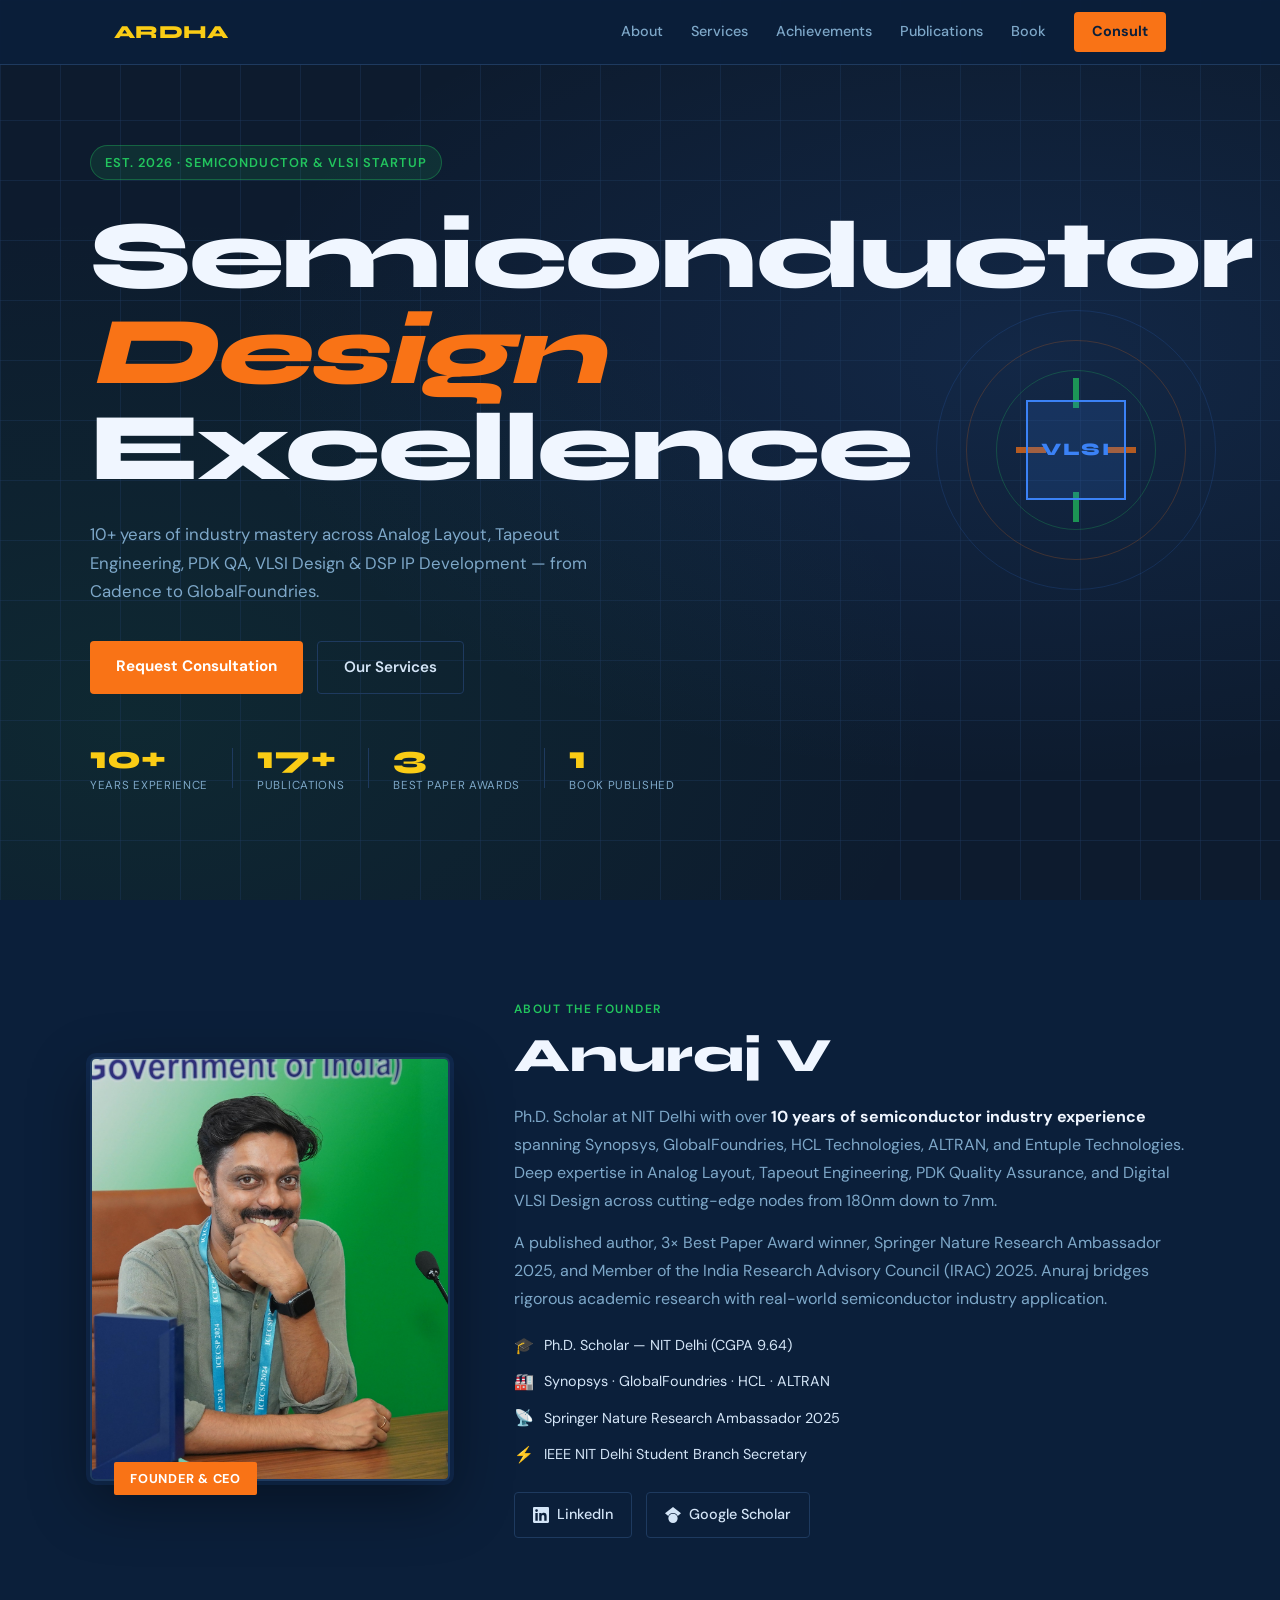
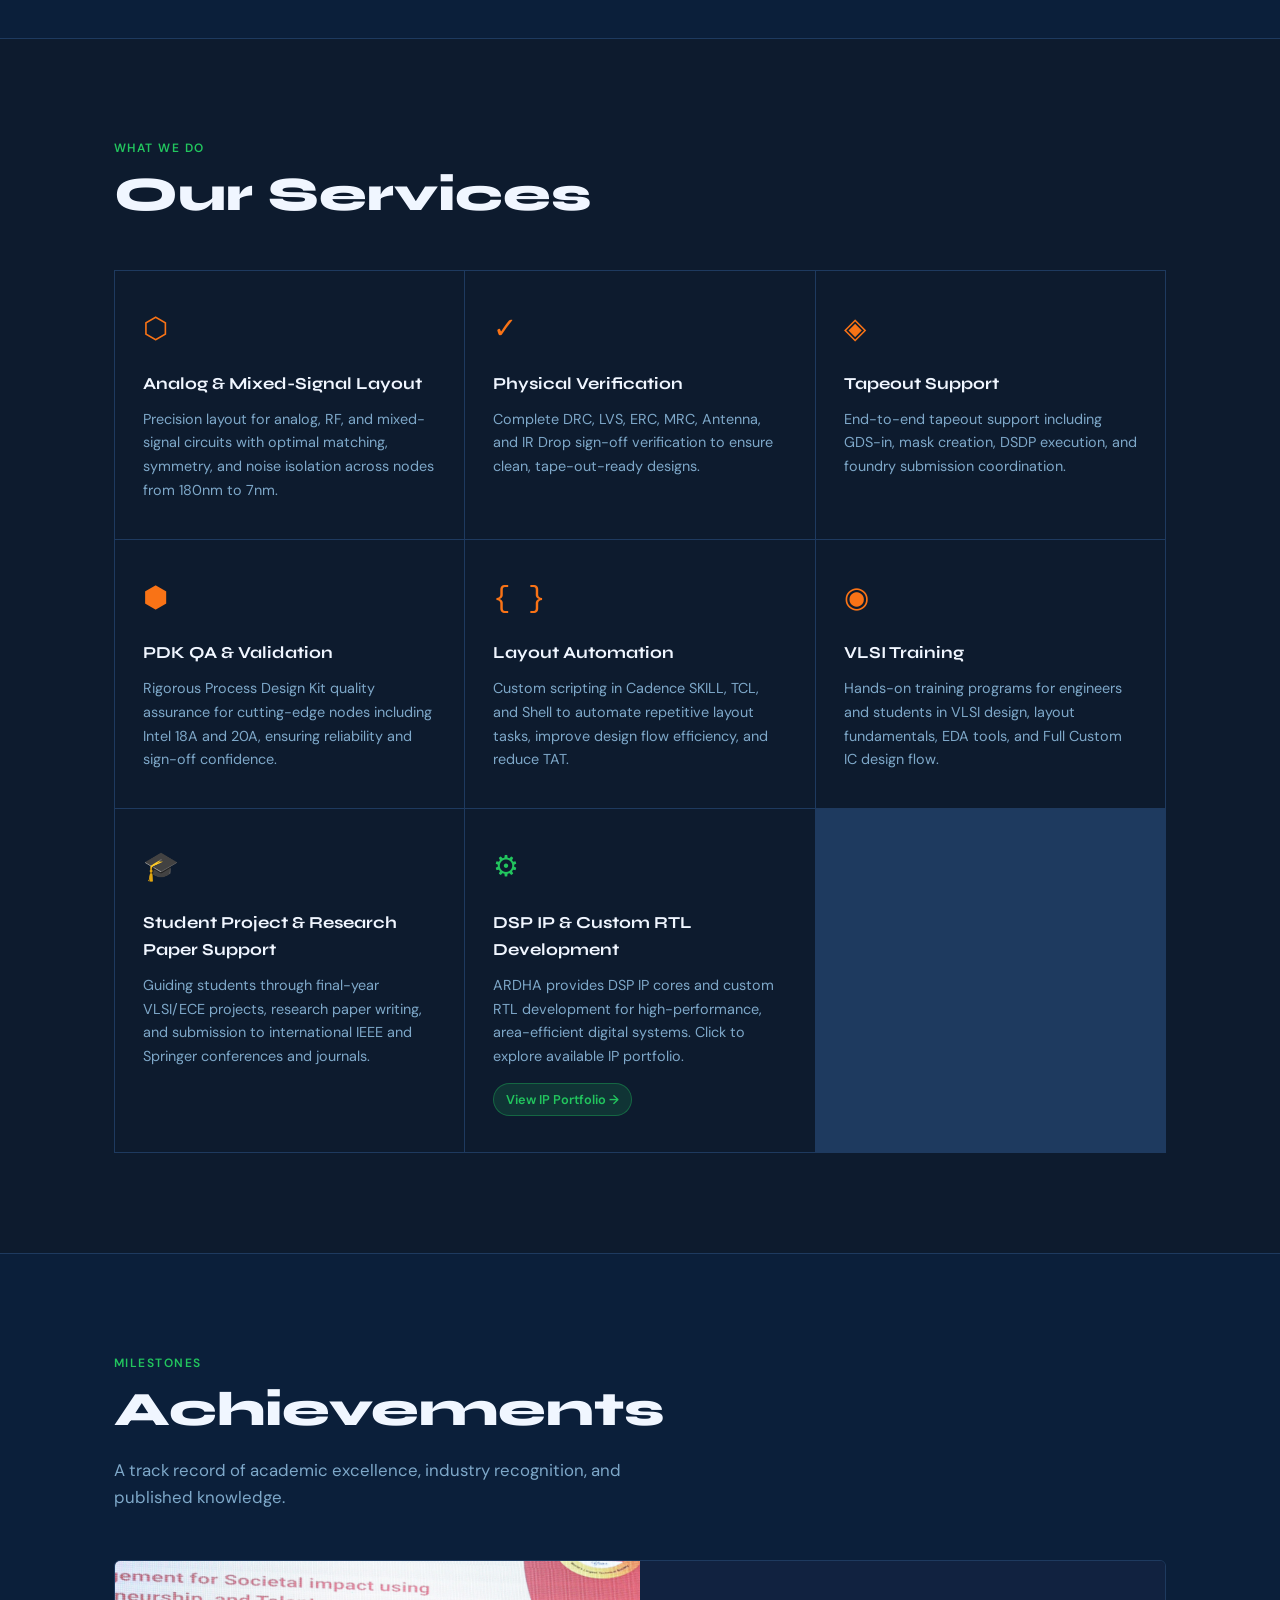
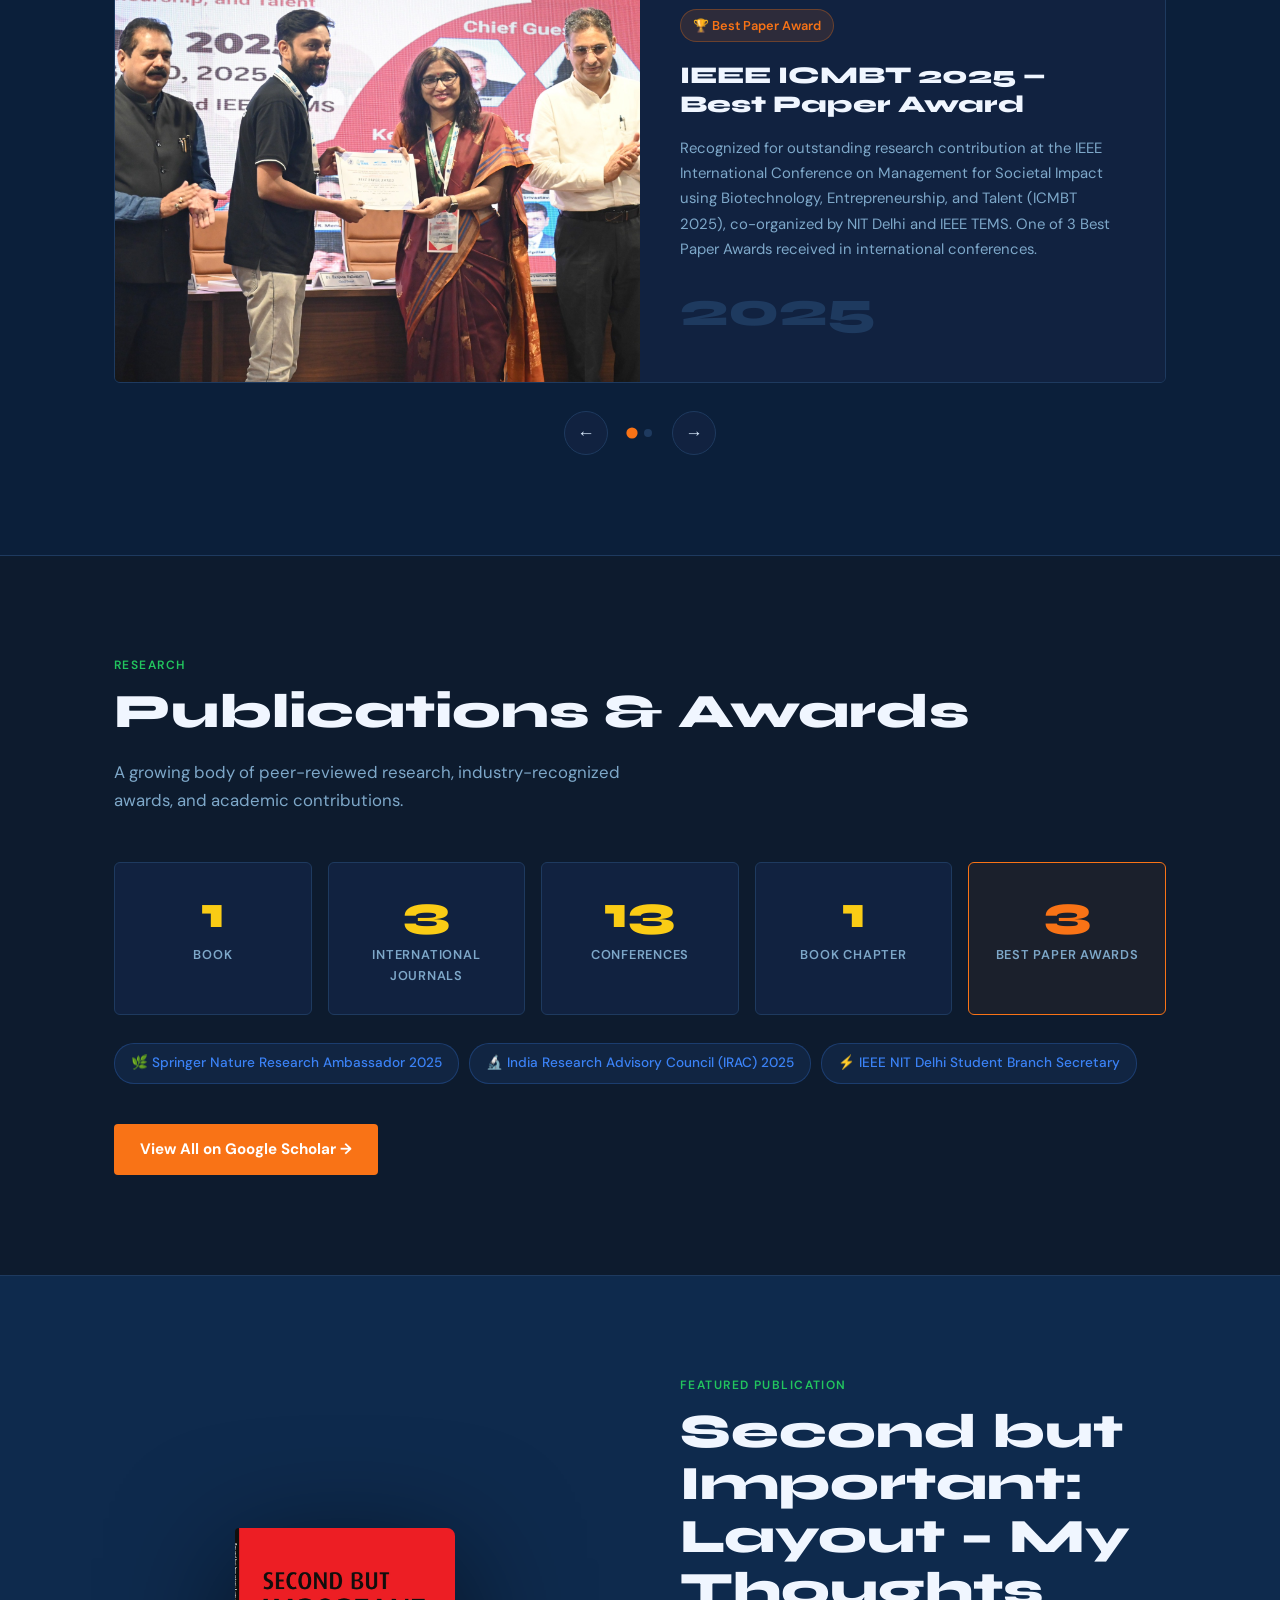
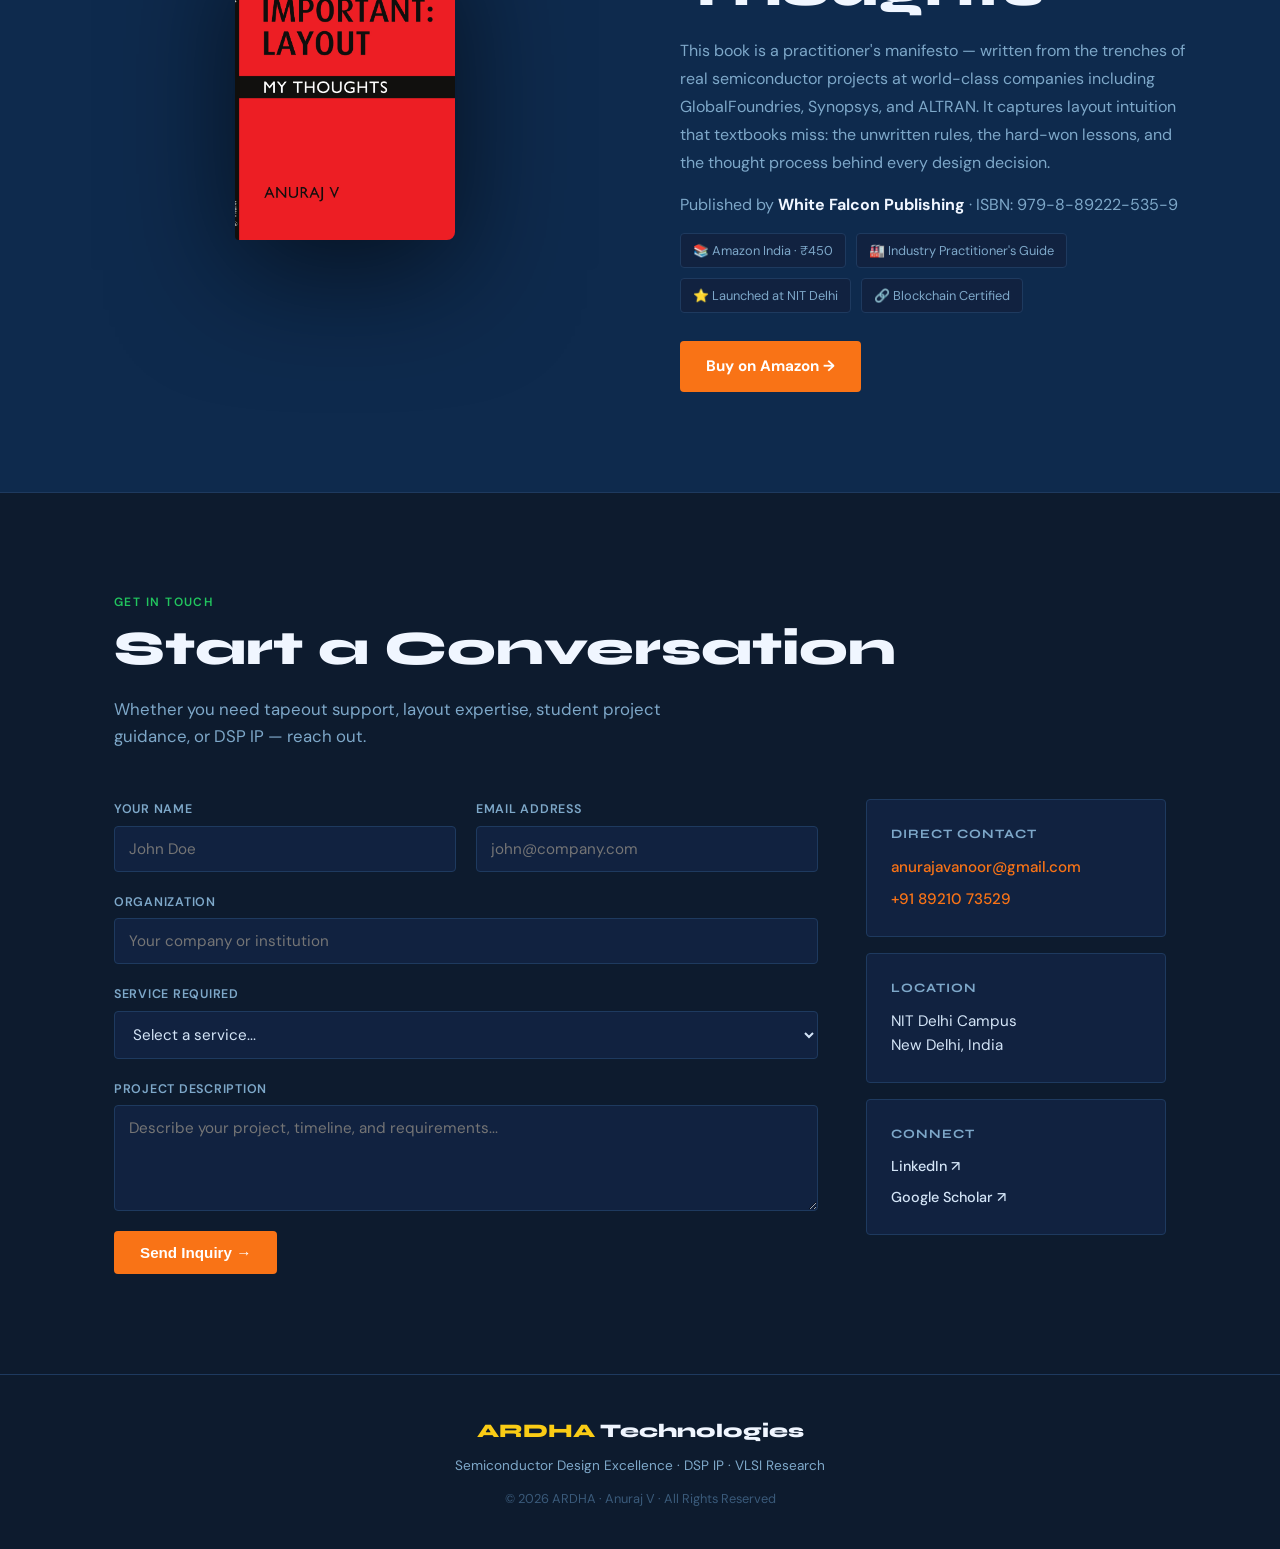
==== commit 97ce6a5e: "Update index.html ARDHA technology change to ARDHA" ====
--- a/index.html
+++ b/index.html
@@ -3,7 +3,7 @@
 <head>
 <meta charset="UTF-8">
 <meta name="viewport" content="width=device-width, initial-scale=1.0">
-<title>ARDHA Technologies — Semiconductor Design Excellence</title>
+<title>ARDHA — Semiconductor Design Excellence</title>
 <link rel="preconnect" href="https://fonts.googleapis.com">
 <link rel="preconnect" href="https://fonts.gstatic.com" crossorigin>
 <link href="https://fonts.googleapis.com/css2?family=Syne:wght@400;600;700;800&family=DM+Sans:ital,wght@0,300;0,400;0,500;1,300&display=swap" rel="stylesheet">
@@ -15,7 +15,7 @@
 <header id="header">
   <nav class="nav-container">
     <div class="nav-logo">
-      <span class="logo-ardh">ARDHA</span><span class="logo-tech"> Technologies</span>
+      <span class="logo-ardh">ARDHA</span><span class="logo-tech"> </span>
     </div>
     <button class="nav-toggle" id="navToggle" aria-label="Menu">&#9776;</button>
     <div class="nav-links" id="navLinks">
@@ -73,7 +73,7 @@
   <div class="about-container">
     <div class="founder-photo-wrap">
       <div class="founder-photo-frame">
-        <img src="images/founder.jpg" alt="Anuraj V — Founder, ARDHA Technologies" class="founder-photo">
+        <img src="images/founder.jpg" alt="Anuraj V — Founder, ARDHA" class="founder-photo">
       </div>
       <div class="founder-tag">Founder &amp; CEO</div>
     </div>
@@ -355,7 +355,7 @@
       <span class="logo-ardh">ARDHA</span><span class="logo-tech"> Technologies</span>
     </div>
     <p class="footer-tagline">Semiconductor Design Excellence · DSP IP · VLSI Research</p>
-    <p class="footer-copy">© 2026 ARDHA Technologies · Anuraj V · All Rights Reserved</p>
+    <p class="footer-copy">© 2026 ARDHA · Anuraj V · All Rights Reserved</p>
   </div>
 </footer>
 
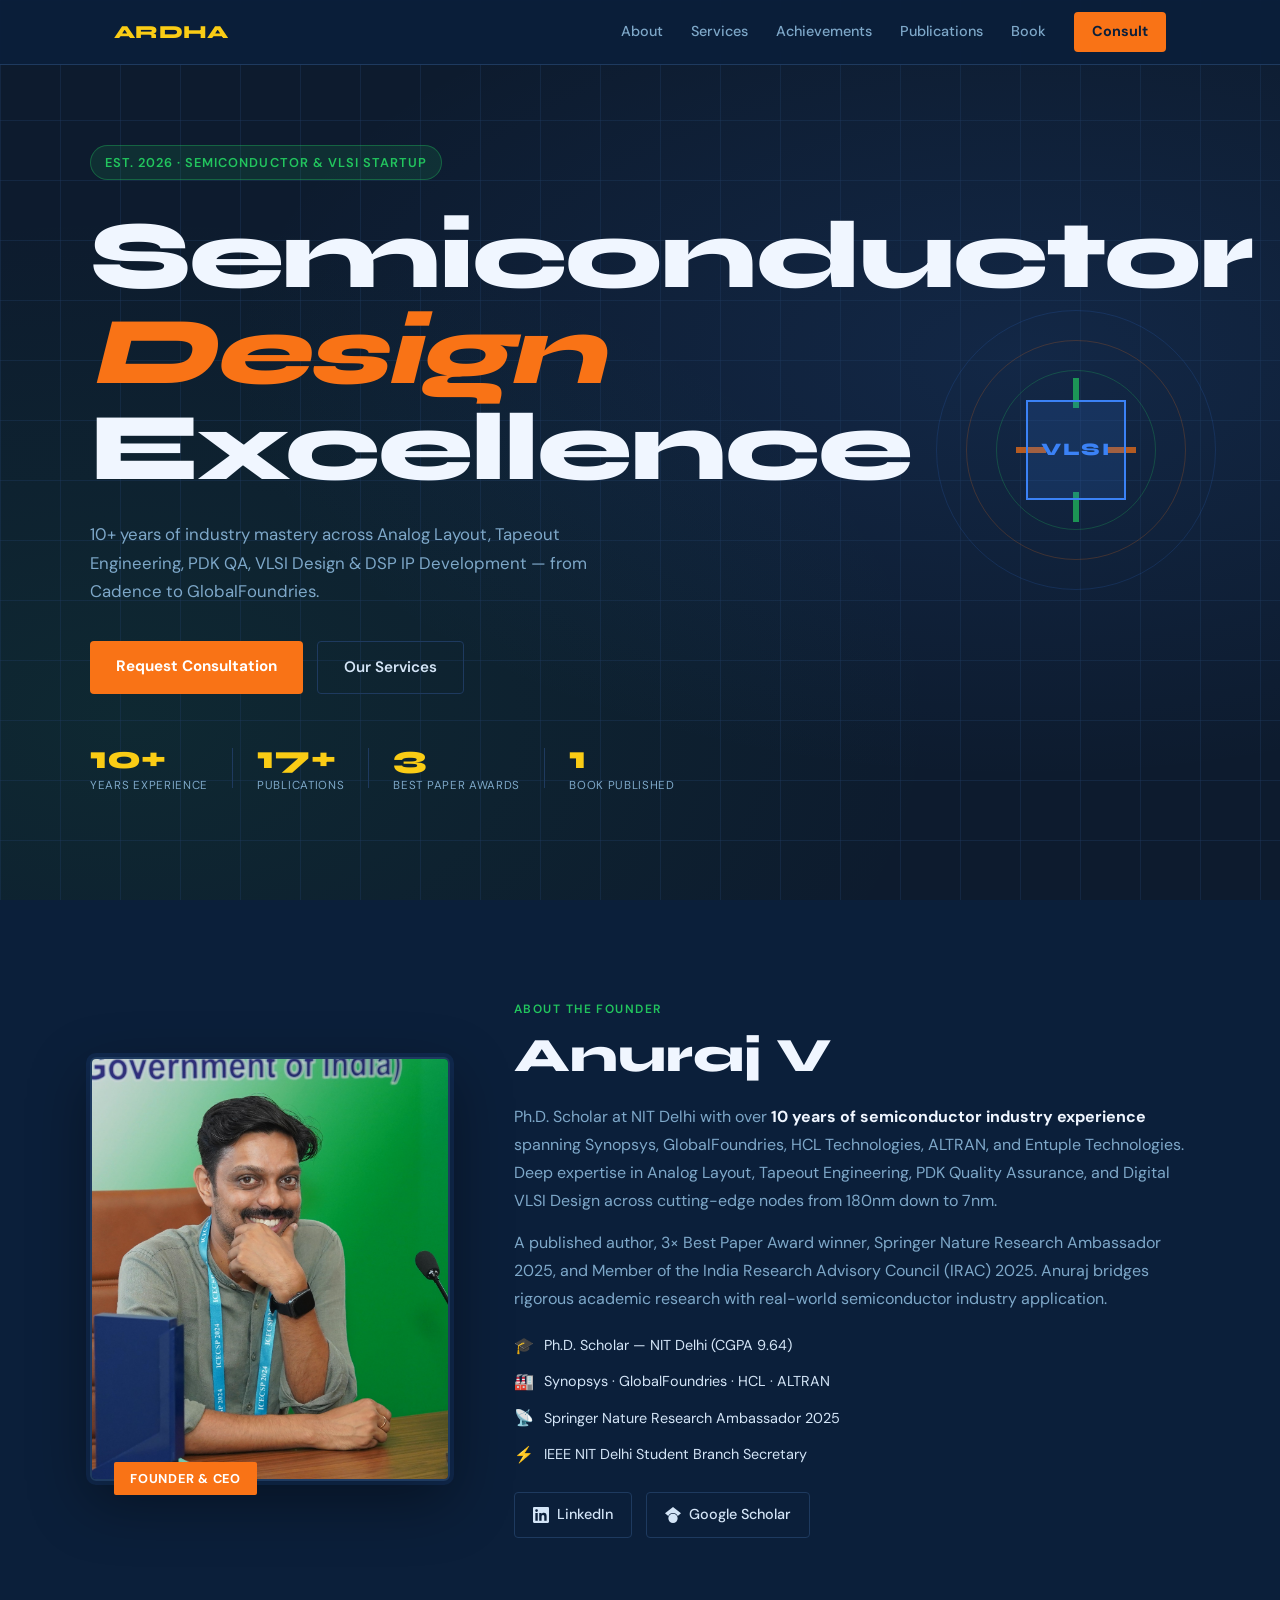
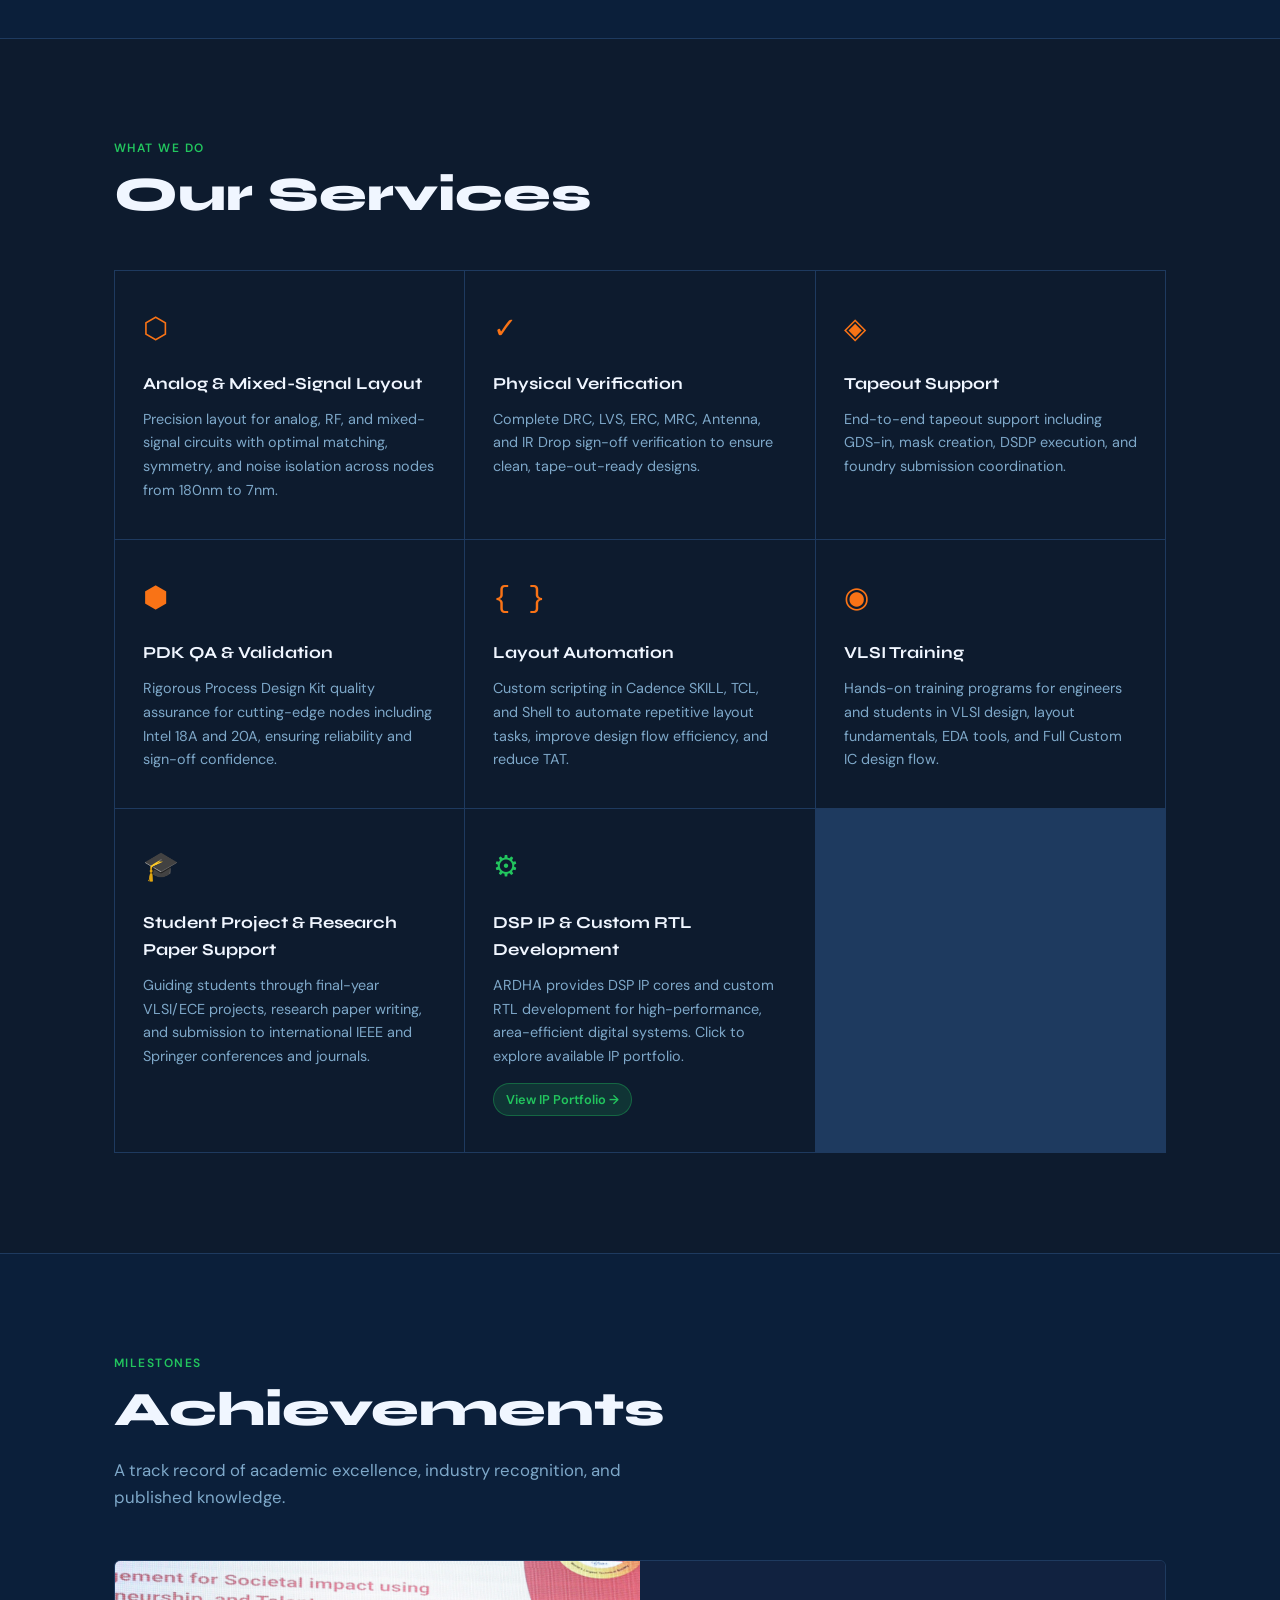
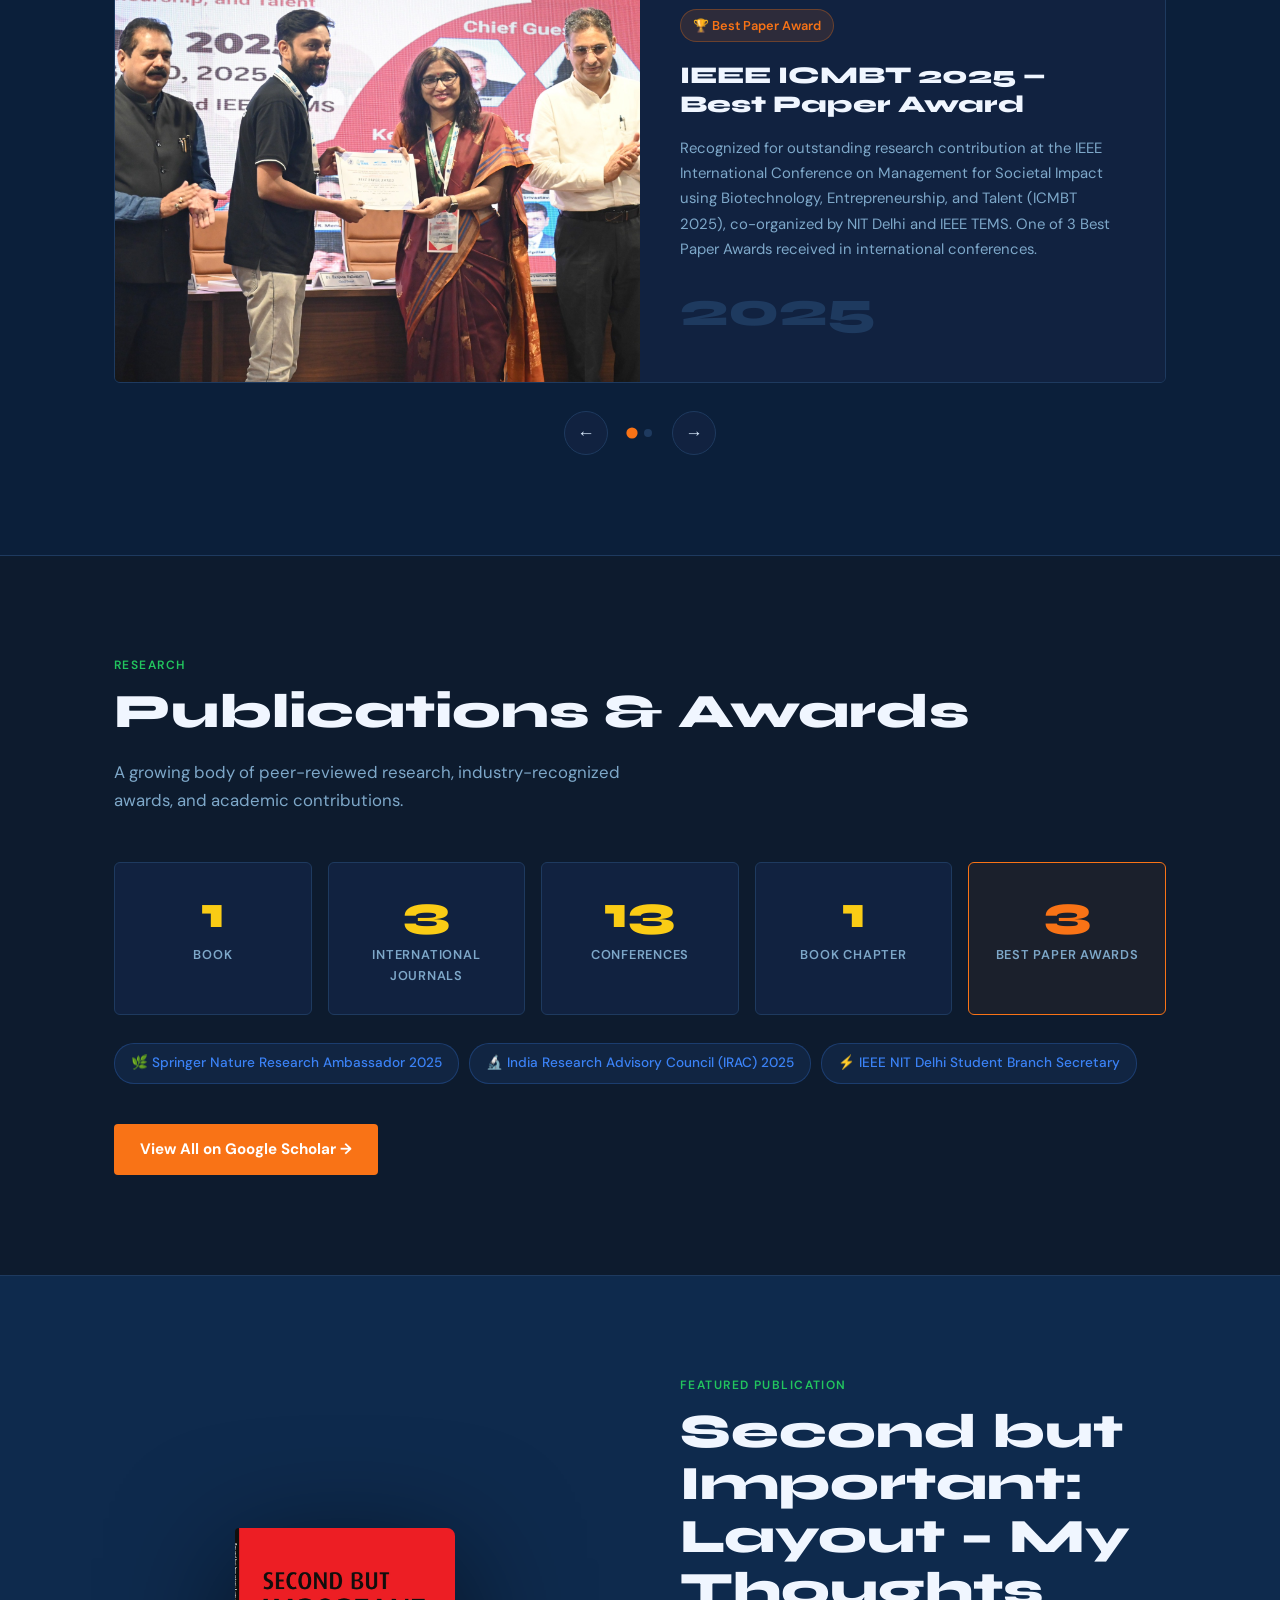
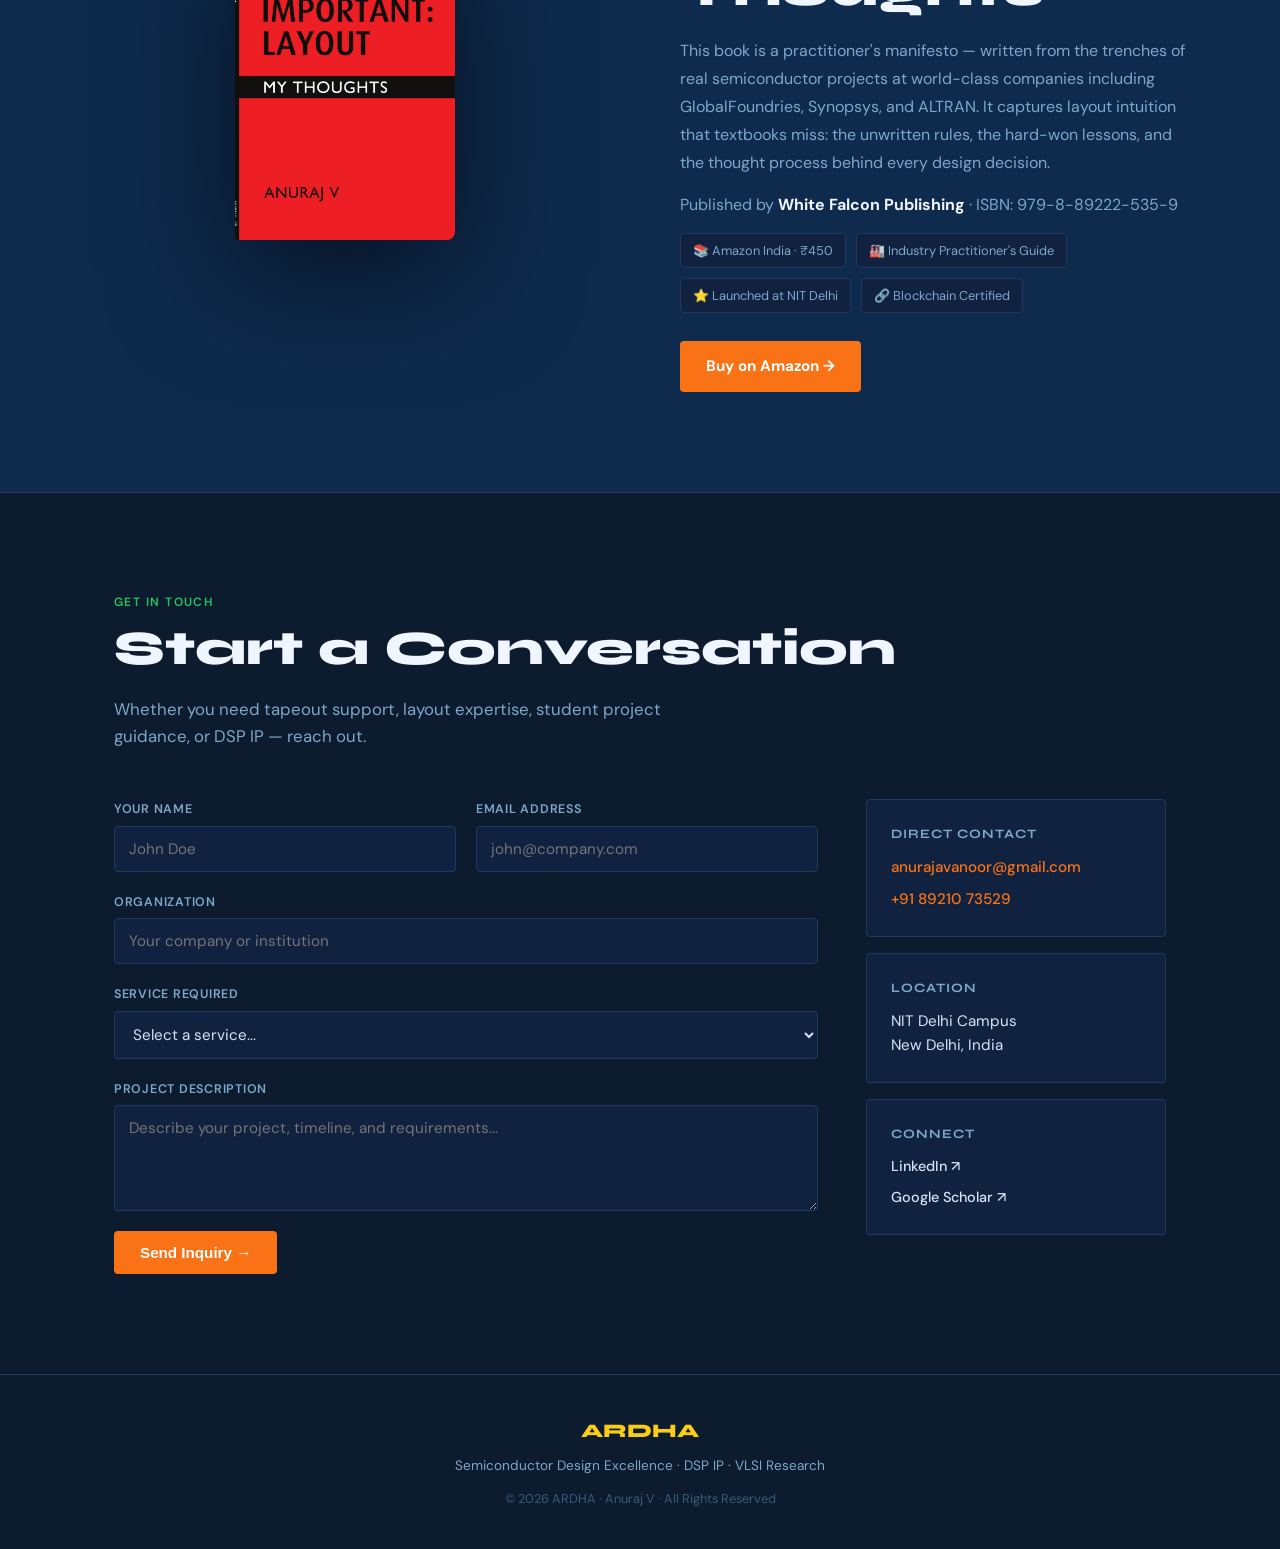
==== commit ab4f0c25: "Update index.html remove all technologies" ====
--- a/index.html
+++ b/index.html
@@ -352,7 +352,7 @@
 <footer>
   <div class="footer-inner">
     <div class="footer-logo">
-      <span class="logo-ardh">ARDHA</span><span class="logo-tech"> Technologies</span>
+      <span class="logo-ardh">ARDHA</span><span class="logo-tech"> </span>
     </div>
     <p class="footer-tagline">Semiconductor Design Excellence · DSP IP · VLSI Research</p>
     <p class="footer-copy">© 2026 ARDHA · Anuraj V · All Rights Reserved</p>
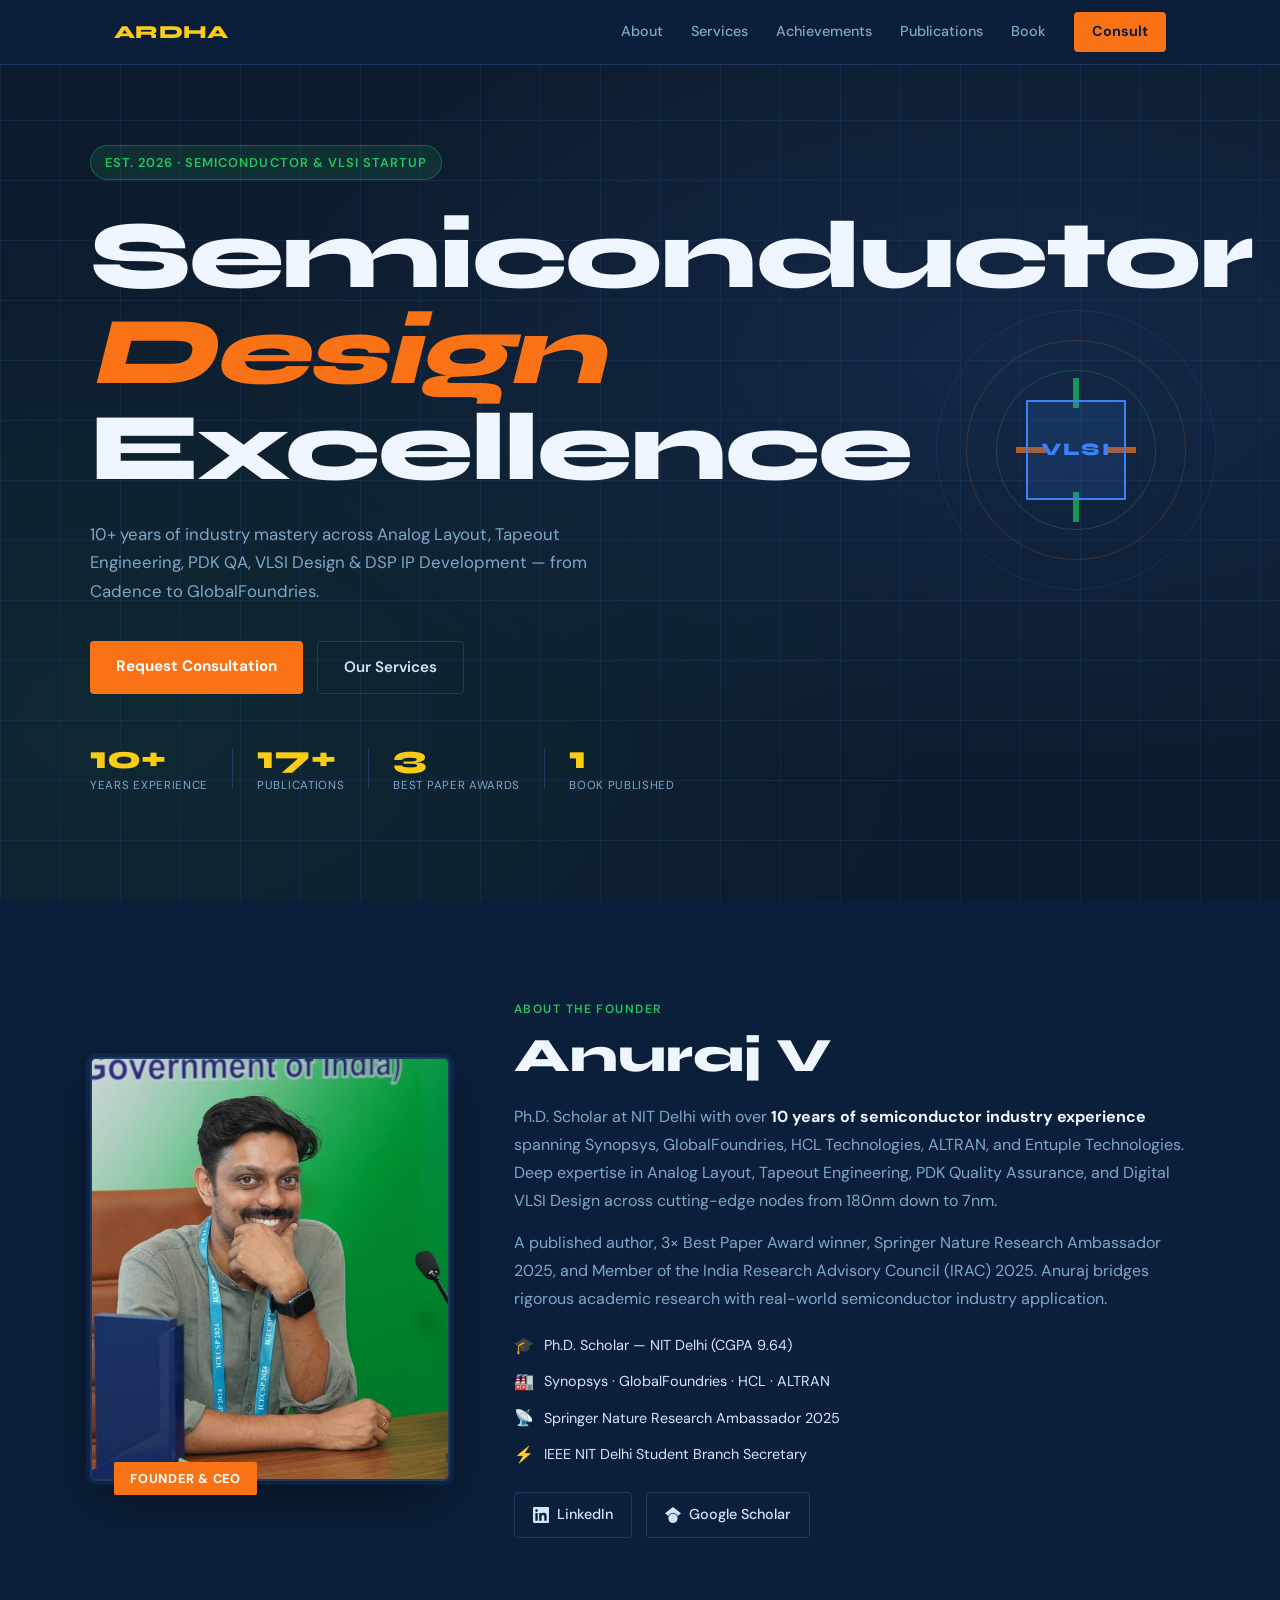
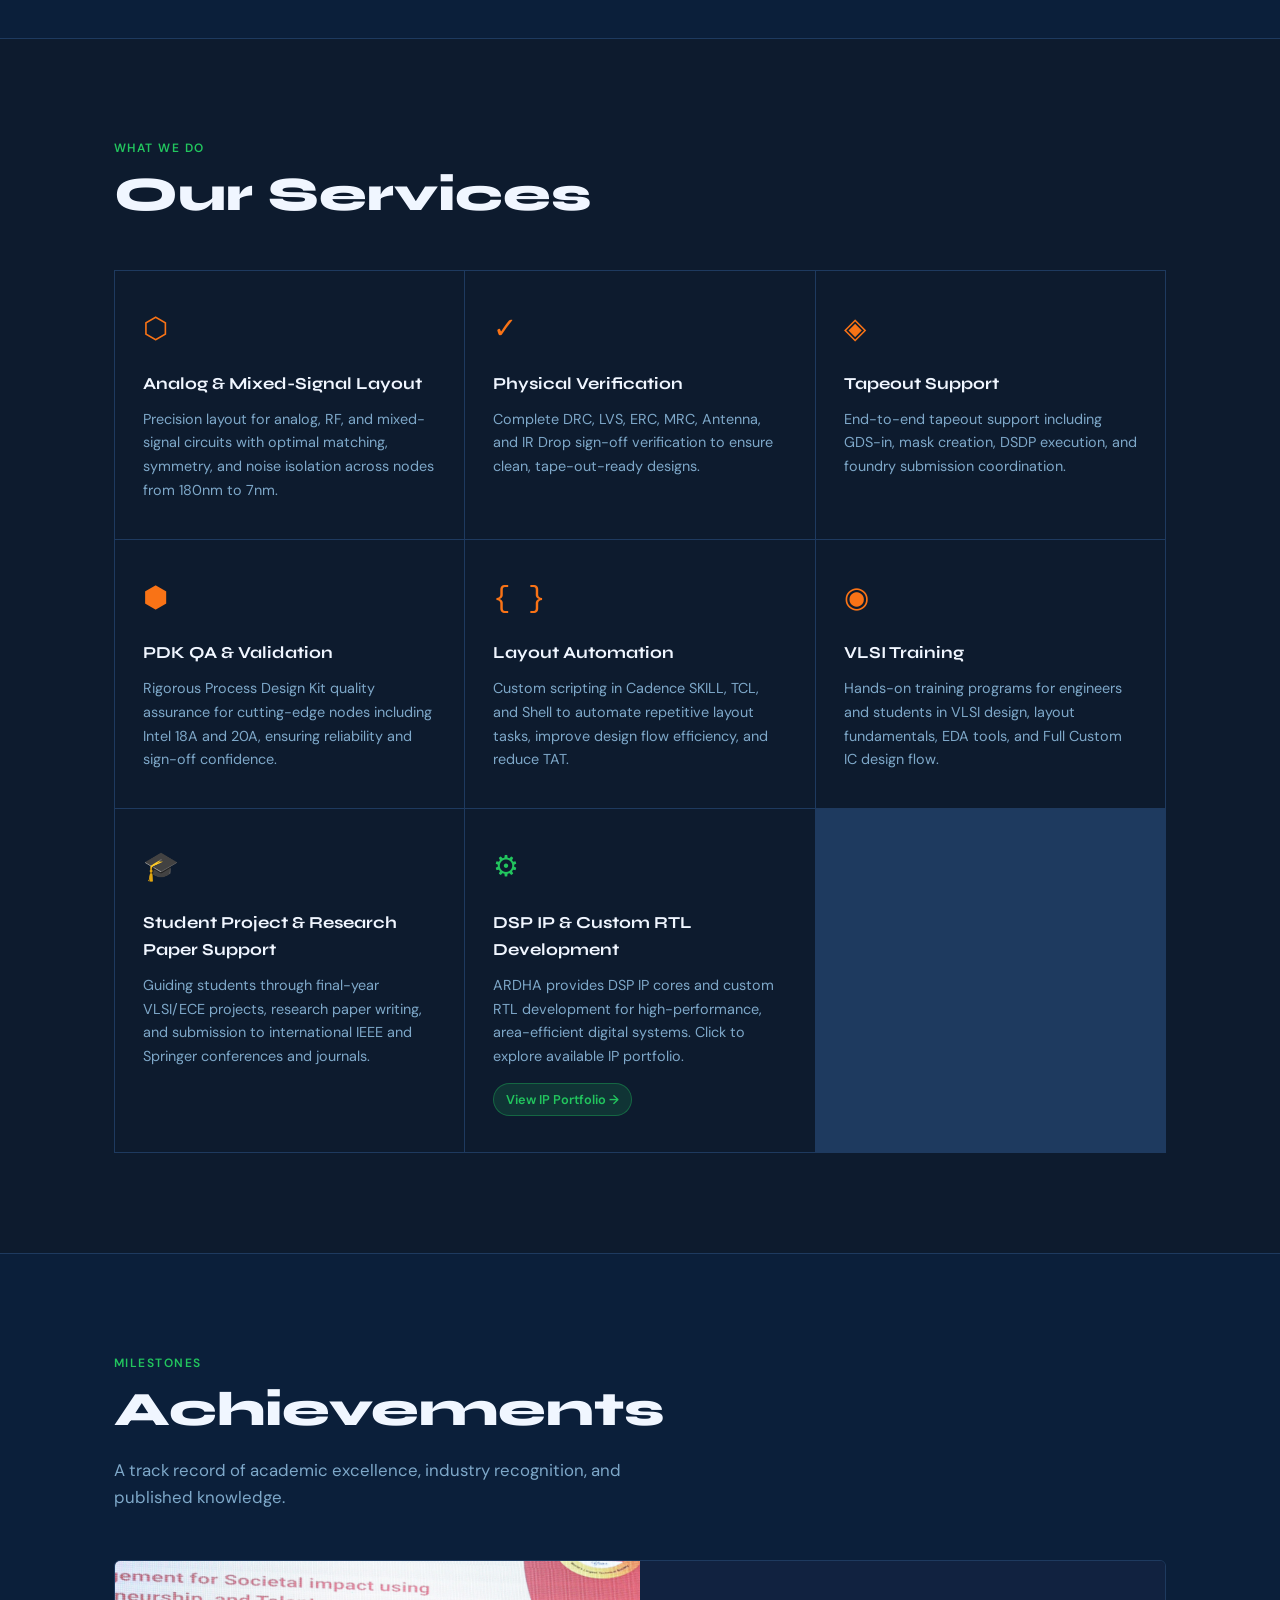
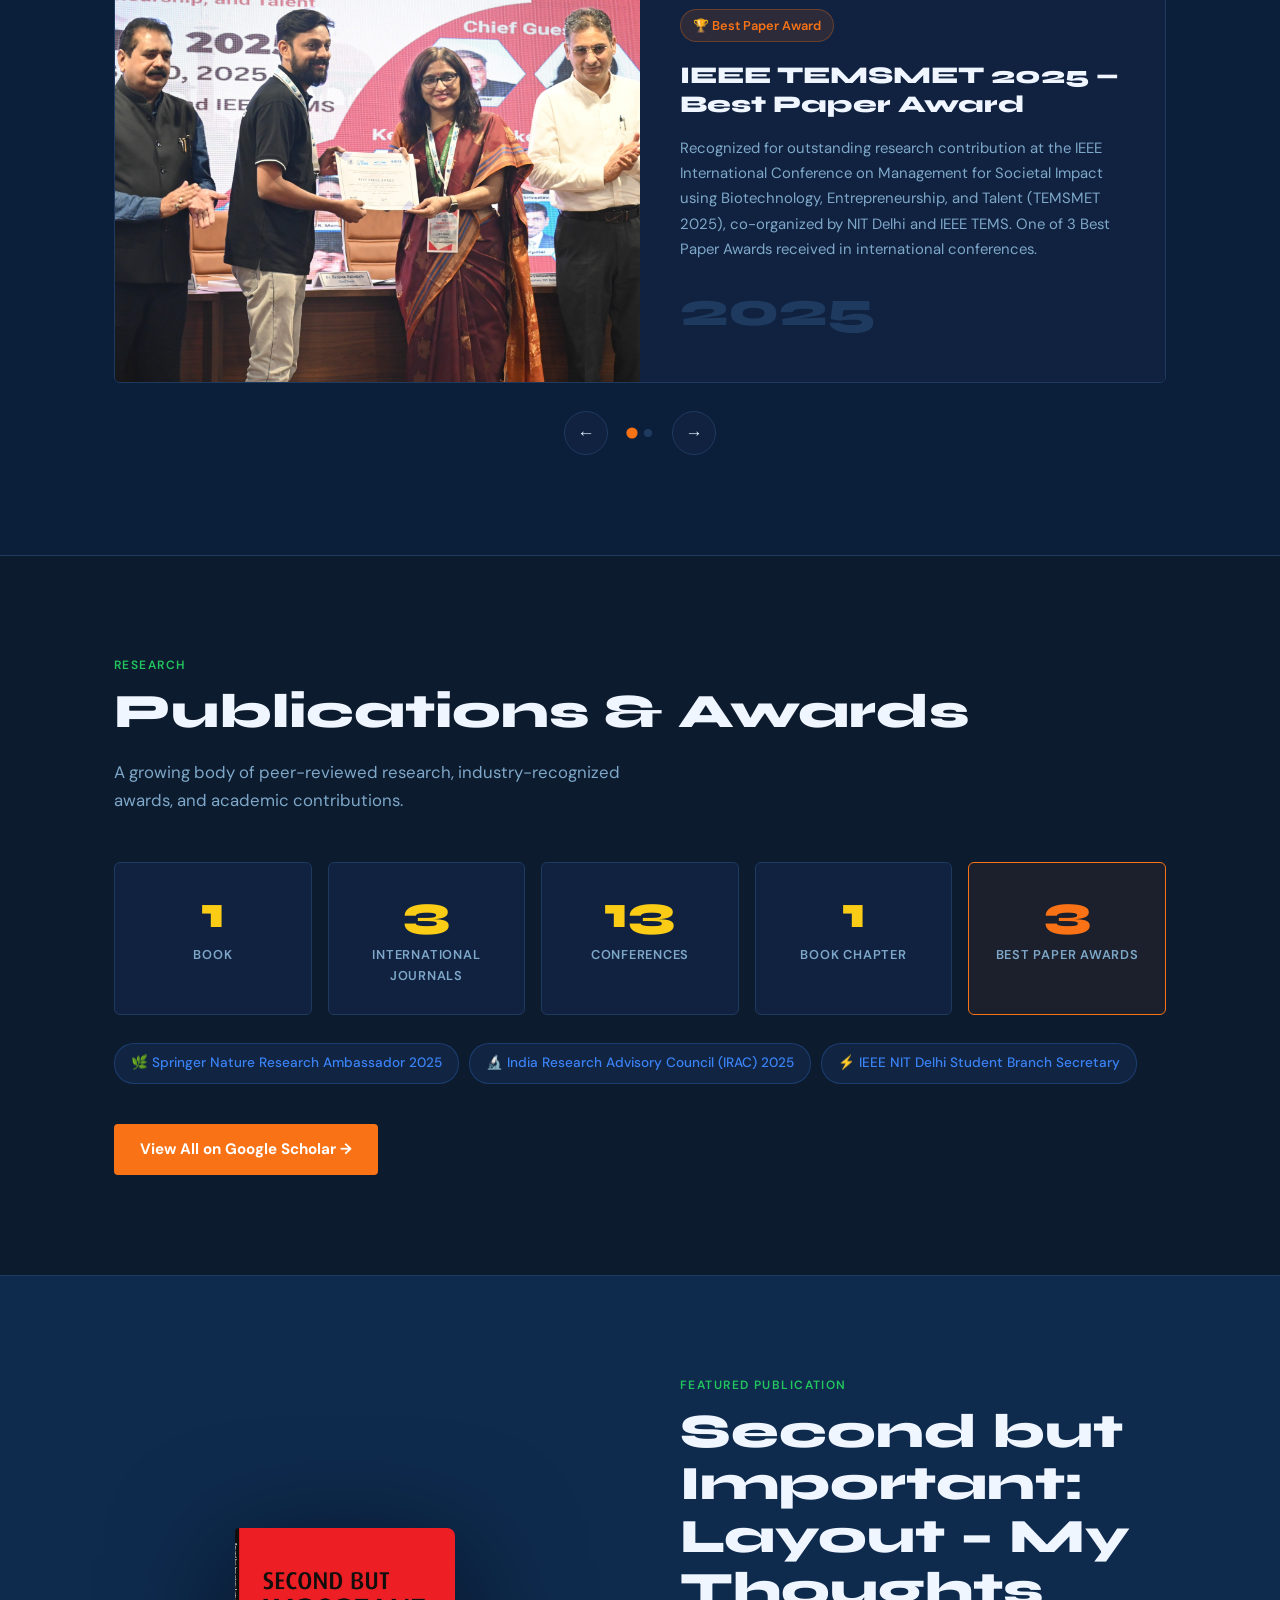
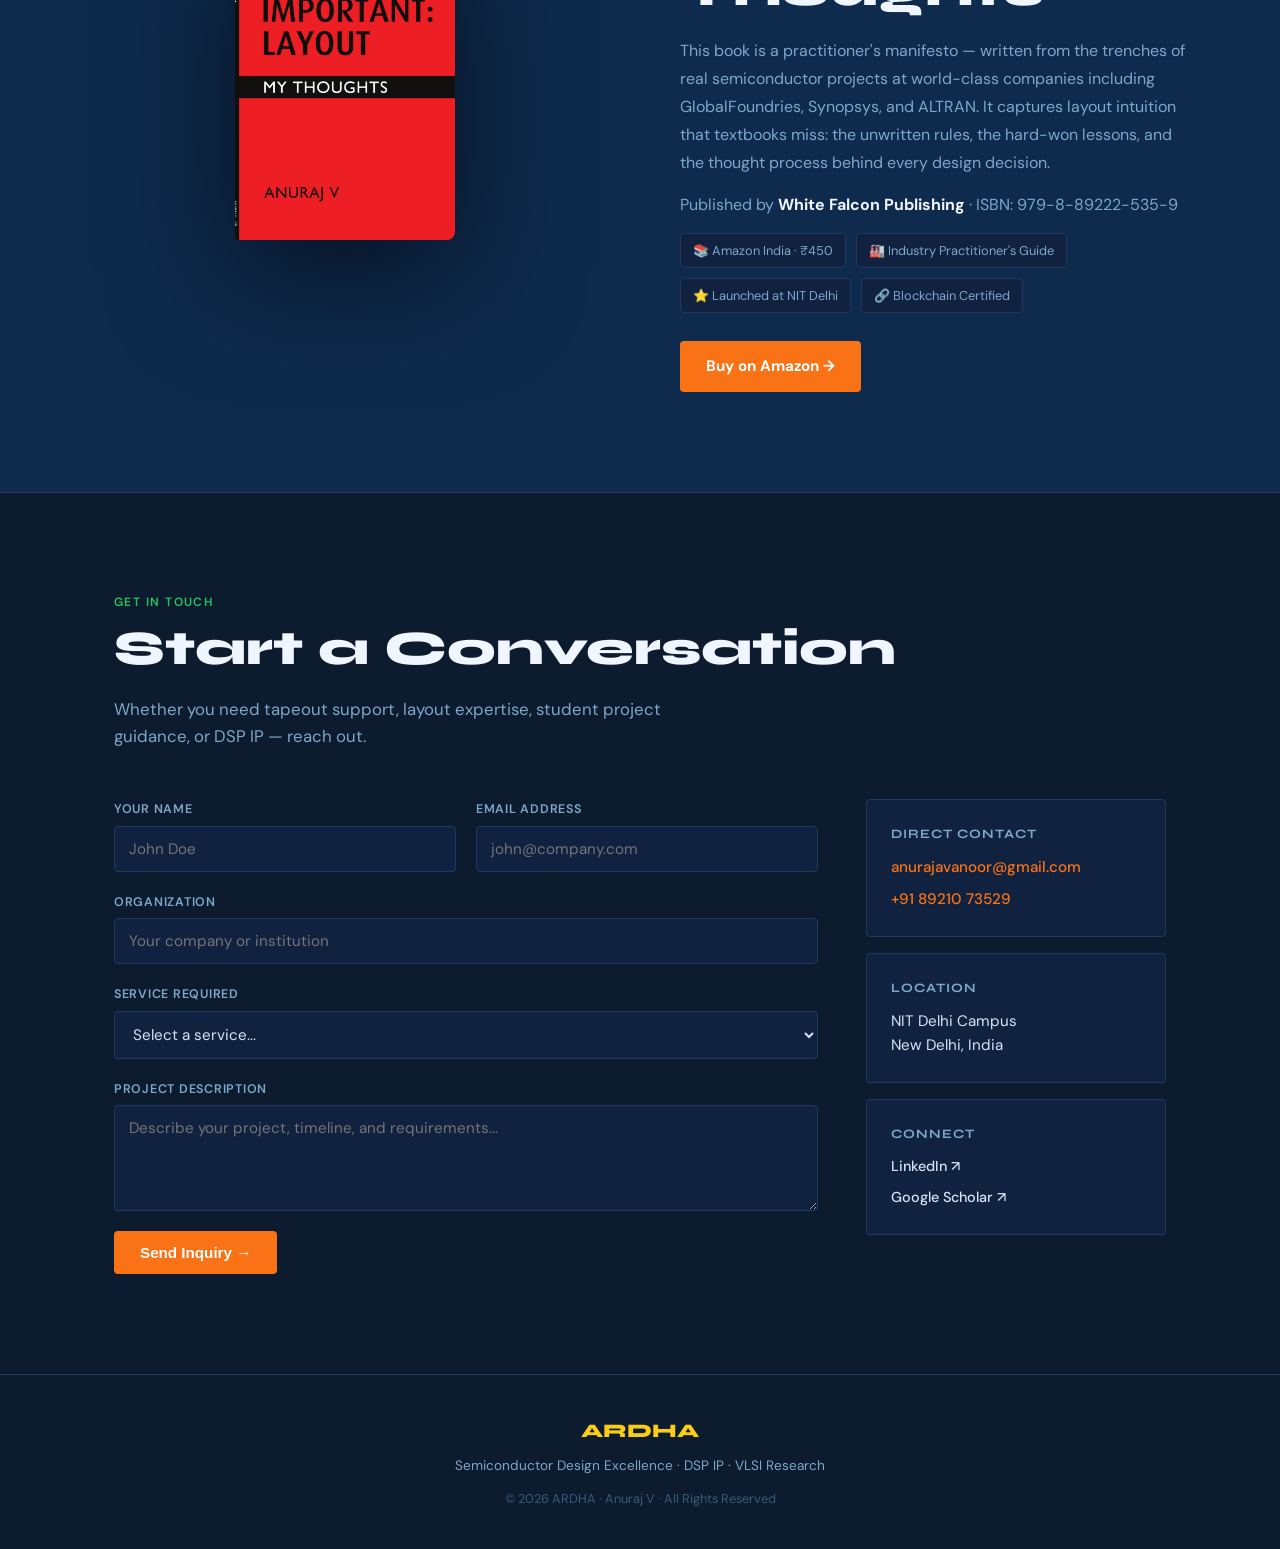
==== commit 7cea370e: "Update index.html TEMSMET changed" ====
--- a/index.html
+++ b/index.html
@@ -167,12 +167,12 @@
         <div class="slide active" data-index="0">
           <div class="slide-inner">
             <div class="slide-img-wrap">
-              <img src="achievements/award.jpg" alt="Best Paper Award — IEEE ICMBT 2025" class="slide-img">
+              <img src="achievements/award.jpg" alt="Best Paper Award — IEEE TEMSMET 2025" class="slide-img">
             </div>
             <div class="slide-content">
               <span class="slide-badge">🏆 Best Paper Award</span>
-              <h3 class="slide-title">IEEE ICMBT 2025 — Best Paper Award</h3>
-              <p class="slide-desc">Recognized for outstanding research contribution at the IEEE International Conference on Management for Societal Impact using Biotechnology, Entrepreneurship, and Talent (ICMBT 2025), co-organized by NIT Delhi and IEEE TEMS. One of 3 Best Paper Awards received in international conferences.</p>
+              <h3 class="slide-title">IEEE TEMSMET 2025 — Best Paper Award</h3>
+              <p class="slide-desc">Recognized for outstanding research contribution at the IEEE International Conference on Management for Societal Impact using Biotechnology, Entrepreneurship, and Talent (TEMSMET 2025), co-organized by NIT Delhi and IEEE TEMS. One of 3 Best Paper Awards received in international conferences.</p>
               <span class="slide-year">2025</span>
             </div>
           </div>
